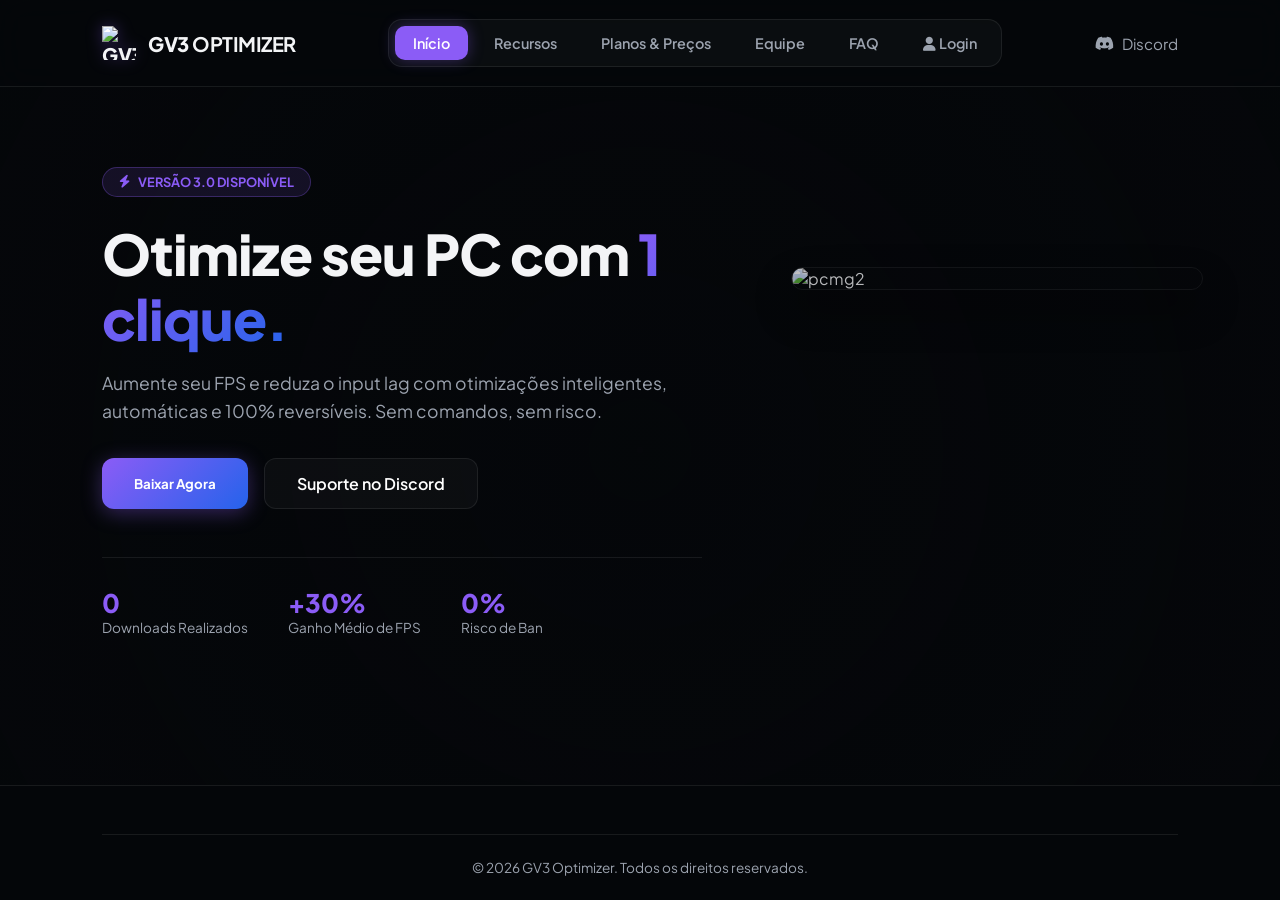
==== index.html @ 47260be6 "Update index.html" ====
<!DOCTYPE html>
<html lang="pt-BR">
<head>
  <meta charset="UTF-8">
  <meta name="viewport" content="width=device-width, initial-scale=1.0">
  <title>GV3 Optimizer</title>
  
  <link rel="icon" href="https://raw.githubusercontent.com/eulsvenomyt/GV3/main/gv3.png" type="image/png">
  <link rel="stylesheet" href="https://cdnjs.cloudflare.com/ajax/libs/font-awesome/6.4.0/css/all.min.css">
  <link href="https://fonts.googleapis.com/css2?family=Plus+Jakarta+Sans:wght@300;400;500;600;700;800&display=swap" rel="stylesheet">
  
  <style>
    /* ==========================================
       1. VARIAVEIS E RESET
       ========================================== */
    :root {
      --bg-dark: #05070a;
      --card-bg: rgba(15, 20, 32, 0.65);
      --card-border: rgba(255, 255, 255, 0.08);
      --accent-purple: #8b5cf6;
      --accent-purple-glow: rgba(139, 92, 246, 0.35);
      --accent-blue: #2563eb;
      --accent-blue-glow: rgba(37, 99, 235, 0.35);
      --accent-green: #10b981;
      --text-main: #f3f4f6;
      --text-muted: #9ca3af;
    }

    * {
      margin: 0;
      padding: 0;
      box-sizing: border-box;
      font-family: 'Plus Jakarta Sans', sans-serif;
    }

    body {
      background-color: var(--bg-dark);
      color: var(--text-main);
      overflow-x: hidden;
      min-height: 100vh;
      display: flex;
      flex-direction: column;
      position: relative;
    }

    .bg-video-container {
      position: fixed;
      top: 0;
      left: 0;
      width: 100%;
      height: 100%;
      z-index: -2;
      overflow: hidden;
      filter: blur(10px);
      transform: scale(1.05);
    }

    .bg-video {
      width: 100%;
      height: 100%;
      object-fit: cover;
      opacity: 0.25;
    }

    .bg-overlay {
      position: fixed;
      top: 0;
      left: 0;
      width: 100%;
      height: 100%;
      background: radial-gradient(circle, rgba(5,7,10,0.4) 0%, rgba(5,7,10,0.85) 100%);
      z-index: -1;
      pointer-events: none;
    }

    /* ==========================================
       2. NAVBAR & NAVEGAÇÃO DE ABAS
       ========================================== */
    .navbar {
      display: flex;
      justify-content: space-between;
      align-items: center;
      padding: 1.2rem 8%;
      background: rgba(5, 7, 10, 0.75);
      backdrop-filter: blur(16px);
      border-bottom: 1px solid var(--card-border);
      position: sticky;
      top: 0;
      z-index: 1000;
    }

    .logo {
      display: flex;
      align-items: center;
      gap: 12px;
      font-size: 1.25rem;
      font-weight: 800;
      letter-spacing: -0.5px;
    }

    .logo img {
      width: 34px;
      height: 34px;
      filter: drop-shadow(0 0 8px var(--accent-purple-glow));
    }

    .nav-tabs {
      display: flex;
      gap: 0.5rem;
      background: rgba(255, 255, 255, 0.03);
      padding: 6px;
      border-radius: 14px;
      border: 1px solid var(--card-border);
    }

    .tab-btn {
      background: transparent;
      border: none;
      color: var(--text-muted);
      padding: 8px 18px;
      border-radius: 10px;
      font-size: 0.9rem;
      font-weight: 600;
      cursor: pointer;
      transition: all 0.3s ease;
    }

    .tab-btn:hover { color: #ffffff; }

    .tab-btn.active {
      background: var(--accent-purple);
      color: #ffffff;
      box-shadow: 0 0 15px var(--accent-purple-glow);
    }

    .nav-right {
      display: flex;
      align-items: center;
      gap: 1rem;
    }

    .btn-discord {
      color: var(--text-muted);
      font-size: 0.95rem;
      text-decoration: none;
      display: flex;
      align-items: center;
      gap: 8px;
      transition: color 0.3s;
    }

    .btn-discord:hover { color: #ffffff; }

    /* ==========================================
       3. CONTEÚDO DAS ABAS
       ========================================== */
    .main-container {
      flex: 1;
      padding: 3rem 8%;
      max-width: 1300px;
      margin: 0 auto;
      width: 100%;
    }

    .tab-content {
      display: none;
      animation: fadeIn 0.4s ease forwards;
    }

    .tab-content.active { display: block; }

    @keyframes fadeIn {
      from { opacity: 0; transform: translateY(12px); }
      to { opacity: 1; transform: translateY(0); }
    }

    /* ==========================================
       4. HERO
       ========================================== */
    .hero {
      display: flex;
      align-items: center;
      justify-content: space-between;
      gap: 4rem;
      padding: 2rem 0;
    }

    .hero-left { max-width: 600px; }

    .badge-tag {
      display: inline-flex;
      align-items: center;
      gap: 8px;
      background: rgba(139, 92, 246, 0.12);
      color: var(--accent-purple);
      border: 1px solid rgba(139, 92, 246, 0.3);
      padding: 6px 16px;
      border-radius: 30px;
      font-size: 0.8rem;
      font-weight: 700;
      margin-bottom: 1.5rem;
    }

    .hero h1 {
      font-size: 3.5rem;
      font-weight: 800;
      line-height: 1.15;
      margin-bottom: 1.2rem;
      letter-spacing: -1px;
    }

    .hero h1 span {
      background: linear-gradient(135deg, var(--accent-purple), var(--accent-blue));
      -webkit-background-clip: text;
      -webkit-text-fill-color: transparent;
    }

    .hero-desc {
      color: var(--text-muted);
      font-size: 1.1rem;
      line-height: 1.6;
      margin-bottom: 2rem;
    }

    .hero-cta {
      display: flex;
      gap: 1rem;
      margin-bottom: 3rem;
    }

    .btn-hero-primary {
      background: linear-gradient(135deg, var(--accent-purple), var(--accent-blue));
      color: #fff;
      padding: 14px 32px;
      border-radius: 12px;
      font-weight: 700;
      text-decoration: none;
      box-shadow: 0 4px 20px var(--accent-purple-glow);
      transition: transform 0.2s;
      cursor: pointer;
      border: none;
    }

    .btn-hero-primary:hover { transform: translateY(-2px); }

    .btn-hero-outline {
      border: 1px solid var(--card-border);
      background: rgba(255, 255, 255, 0.03);
      color: #fff;
      padding: 14px 32px;
      border-radius: 12px;
      font-weight: 600;
      text-decoration: none;
      transition: border-color 0.2s;
      cursor: pointer;
      display: inline-block;
    }

    .btn-hero-outline:hover { border-color: rgba(255, 255, 255, 0.2); }

    .metrics-grid {
      display: flex;
      gap: 2.5rem;
      border-top: 1px solid var(--card-border);
      padding-top: 1.8rem;
    }

    .metric h3 { font-size: 1.6rem; color: var(--accent-purple); font-weight: 800; }
    .metric p { color: var(--text-muted); font-size: 0.85rem; }

    .layers-container {
      position: relative;
      width: 450px;
      height: 320px;
    }

    .layer {
      position: absolute;
      width: 100%;
      border-radius: 16px;
      border: 1px solid var(--card-border);
      box-shadow: 0 20px 40px rgba(0,0,0,0.6);
      transition: transform 0.3s;
      object-fit: cover;
    }

    .layer-2 { top: 25px; left: 25px; z-index: 2; opacity: 0.75; }

    /* ==========================================
       5. RECURSOS & PLANOS
       ========================================== */
    .section-title { text-align: center; margin-bottom: 3rem; }
    .section-title h2 { font-size: 2.5rem; font-weight: 800; margin-bottom: 0.5rem; }
    .section-title p { color: var(--text-muted); font-size: 1rem; }

    .features-grid {
      display: grid;
      grid-template-columns: repeat(auto-fit, minmax(320px, 1fr));
      gap: 1.5rem;
    }

    .feature-card {
      background: var(--card-bg);
      border: 1px solid var(--card-border);
      backdrop-filter: blur(12px);
      border-radius: 16px;
      padding: 2rem;
      transition: transform 0.3s, border-color 0.3s;
    }

    .feature-card:hover {
      border-color: rgba(139, 92, 246, 0.4);
      transform: translateY(-5px);
    }

    .f-icon {
      width: 48px;
      height: 48px;
      background: rgba(139, 92, 246, 0.15);
      color: var(--accent-purple);
      border-radius: 12px;
      display: flex;
      align-items: center;
      justify-content: center;
      font-size: 1.25rem;
      margin-bottom: 1.2rem;
    }

    .feature-card h3 { font-size: 1.2rem; margin-bottom: 0.6rem; }
    .feature-card p { color: var(--text-muted); font-size: 0.92rem; line-height: 1.5; }

    .card-free {
      background: var(--card-bg);
      border: 1px solid var(--card-border);
      border-radius: 16px;
      padding: 2rem 2.5rem;
      display: flex;
      justify-content: space-between;
      align-items: center;
      margin-bottom: 2.5rem;
      gap: 2rem;
    }

    .badge-free {
      background: rgba(16, 185, 129, 0.15);
      color: var(--accent-green);
      font-size: 0.75rem;
      font-weight: 700;
      padding: 4px 10px;
      border-radius: 6px;
      margin-left: 10px;
    }

    .pricing-grid {
      display: grid;
      grid-template-columns: repeat(auto-fit, minmax(300px, 1fr));
      gap: 1.8rem;
      margin-bottom: 3rem;
    }

    .pricing-card {
      background: var(--card-bg);
      border: 1px solid var(--card-border);
      border-radius: 18px;
      padding: 2.2rem 1.8rem;
      position: relative;
      display: flex;
      flex-direction: column;
    }

    .pricing-card.highlighted {
      border: 2px solid var(--accent-blue);
      box-shadow: 0 0 30px var(--accent-blue-glow);
    }

    .badge-top {
      position: absolute;
      top: -14px;
      left: 50%;
      transform: translateX(-50%);
      background: var(--accent-blue);
      color: #ffffff;
      font-size: 0.75rem;
      font-weight: 700;
      padding: 4px 14px;
      border-radius: 20px;
    }

    .price { font-size: 2.4rem; font-weight: 800; margin: 1rem 0 1.5rem 0; }
    .price span { font-size: 0.9rem; color: var(--text-muted); font-weight: 400; }

    .btn-plan {
      display: block;
      width: 100%;
      text-align: center;
      padding: 12px;
      border-radius: 10px;
      font-weight: 700;
      border: none;
      cursor: pointer;
      transition: all 0.2s;
    }

    .btn-plan-primary { background: var(--accent-blue); color: #fff; }
    .btn-plan-outline { border: 1px solid var(--card-border); color: #fff; background: rgba(255, 255, 255, 0.02); }

    .features-list {
      margin-top: 2rem;
      border-top: 1px solid var(--card-border);
      padding-top: 1.5rem;
    }

    .features-list ul {
      list-style: none;
      margin-top: 1rem;
      display: flex;
      flex-direction: column;
      gap: 0.8rem;
    }

    .features-list li { color: var(--text-muted); font-size: 0.9rem; }

    /* ==========================================
       6. EQUIPE & FAQ
       ========================================== */
    .team-grid {
      display: grid;
      grid-template-columns: repeat(auto-fit, minmax(250px, 1fr));
      gap: 2rem;
      max-width: 1100px;
      margin: 0 auto;
    }

    .team-card {
      background: var(--card-bg);
      border: 1px solid var(--card-border);
      border-radius: 20px;
      padding: 2.5rem 2rem;
      text-align: center;
      position: relative;
    }

    .team-avatar {
      width: 100px;
      height: 100px;
      border-radius: 50%;
      object-fit: cover;
      border: 3px solid var(--accent-purple);
      margin-bottom: 1.2rem;
      box-shadow: 0 0 20px var(--accent-purple-glow);
    }

    .team-role {
      color: var(--accent-purple);
      font-size: 0.85rem;
      font-weight: 700;
      display: block;
      margin: 0.4rem 0 1rem 0;
    }

    .faq-container { max-width: 800px; margin: 0 auto; }

    .faq-item {
      background: var(--card-bg);
      border: 1px solid var(--card-border);
      border-radius: 12px;
      margin-bottom: 1rem;
      padding: 1.2rem 1.5rem;
    }

    .faq-item summary {
      cursor: pointer;
      font-weight: 700;
      list-style: none;
      display: flex;
      justify-content: space-between;
      align-items: center;
    }

    .faq-answer {
      margin-top: 1rem;
      color: var(--text-muted);
      font-size: 0.95rem;
      border-top: 1px solid var(--card-border);
      padding-top: 1rem;
    }

    .spoiler-img {
      width: 100%;
      border-radius: 10px;
      margin-top: 1rem;
      border: 1px solid var(--card-border);
    }

    /* ==========================================
       7. PAINÉIS DE LOGIN, ADMIN & USUÁRIO
       ========================================== */
    .admin-box {
      background: var(--card-bg);
      border: 1px solid var(--card-border);
      border-radius: 20px;
      padding: 2.5rem;
      max-width: 500px;
      margin: 0 auto;
    }

    .admin-panel {
      background: var(--card-bg);
      border: 1px solid var(--card-border);
      border-radius: 20px;
      padding: 2.5rem;
      max-width: 900px;
      margin: 0 auto;
    }

    .admin-section {
      margin-bottom: 2rem;
      padding-bottom: 2rem;
      border-bottom: 1px solid var(--card-border);
    }

    .admin-section h3 {
      color: var(--accent-purple);
      margin-bottom: 1rem;
    }

    .form-group { margin-bottom: 1.2rem; }

    .form-group label {
      display: block;
      font-size: 0.85rem;
      color: var(--text-muted);
      margin-bottom: 0.4rem;
    }

    .input-field {
      width: 100%;
      background: rgba(255, 255, 255, 0.04);
      border: 1px solid var(--card-border);
      padding: 12px 14px;
      border-radius: 10px;
      color: #fff;
      font-size: 0.95rem;
      outline: none;
    }

    .input-field:focus { border-color: var(--accent-purple); }

    .color-pickers {
      display: grid;
      grid-template-columns: repeat(auto-fit, minmax(180px, 1fr));
      gap: 1rem;
    }

    .color-picker-item {
      display: flex;
      align-items: center;
      justify-content: space-between;
      background: rgba(255, 255, 255, 0.02);
      padding: 10px;
      border-radius: 8px;
      border: 1px solid var(--card-border);
    }

    .color-picker-item input[type="color"] {
      border: none;
      width: 35px;
      height: 35px;
      border-radius: 6px;
      cursor: pointer;
      background: none;
    }

    .btn-danger {
      background: #ef4444;
      color: #fff;
      border: none;
      padding: 8px 16px;
      border-radius: 8px;
      cursor: pointer;
      font-weight: 600;
    }

    .badge-user {
      padding: 4px 12px;
      border-radius: 20px;
      font-size: 0.8rem;
      font-weight: 700;
    }
    .badge-free-status { background: rgba(156, 163, 175, 0.2); color: var(--text-muted); }
    .badge-vip-status { background: rgba(16, 185, 129, 0.2); color: var(--accent-green); }
    .badge-dono { background: rgba(239, 68, 68, 0.2); color: #ef4444; }
    .badge-admin { background: rgba(59, 130, 246, 0.2); color: #3b82f6; }
    .badge-mod { background: rgba(168, 85, 247, 0.2); color: #a855f7; }
    .badge-staff { background: rgba(245, 158, 11, 0.2); color: #f59e0b; }
    .badge-membro { background: rgba(107, 114, 128, 0.2); color: #9ca3af; }

    /* TABELA DE USUÁRIOS DO ADMIN */
    .user-table {
      width: 100%;
      border-collapse: collapse;
      margin-top: 1rem;
    }
    .user-table th, .user-table td {
      padding: 12px;
      text-align: left;
      border-bottom: 1px solid var(--card-border);
    }
    .user-table th {
      color: var(--text-muted);
      font-size: 0.85rem;
    }

    /* ESTILOS DE EDIÇÃO DE EQUIPE */
    .team-edit-card {
      background: rgba(255, 255, 255, 0.02);
      border: 1px solid var(--card-border);
      border-radius: 12px;
      padding: 1.5rem;
      margin-bottom: 1rem;
    }

    /* FOOTER */
    footer {
      background: rgba(5, 7, 10, 0.95);
      border-top: 1px solid var(--card-border);
      padding: 3rem 8% 1.5rem 8%;
      margin-top: 4rem;
    }

    .footer-bottom {
      text-align: center;
      color: var(--text-muted);
      font-size: 0.85rem;
      border-top: 1px solid var(--card-border);
      padding-top: 1.5rem;
    }
    /* ==========================================\
   AJUSTES RESPONSIVOS PARA TELEMÓVEL (MOBILE)
   ========================================== */

/* Regras aplicadas para ecrãs com largura de até 768px (Telemóveis e Tablets em pé) */
@media (max-width: 768px) {
  
  /* 1. Ajuste da Barra de Navegação / Header */
  .navbar {
    padding: 0.8rem 1rem !important;
    flex-wrap: wrap;
    justify-content: space-between;
  }

  .nav-links {
    gap: 0.5rem !important;
    overflow-x: auto; /* Permite deslizar os botões do menu horizontalmente */
    width: 100%;
    padding-bottom: 5px;
    margin-top: 8px;
    -webkit-overflow-scrolling: touch;
  }

  .nav-btn {
    padding: 6px 12px !important;
    font-size: 0.85rem !important;
    white-space: nowrap; /* Evita que o texto quebre linhas */
  }

  /* 2. Banner Principal (Hero) */
  .hero-section {
    padding: 3rem 1rem 2rem 1rem !important;
    text-align: center;
  }

  .hero-title {
    font-size: 1.8rem !important; /* Diminui o título para não estourar a tela */
    line-height: 1.2 !important;
  }

  .hero-subtitle {
    font-size: 0.95rem !important;
  }

  .hero-buttons {
    flex-direction: column !important; /* Botões um abaixo do outro */
    width: 100%;
    gap: 10px !important;
  }

  .hero-buttons button, .hero-buttons a {
    width: 100% !important; /* Botões ocupam a largura toda */
    text-align: center;
  }

  /* 3. Grelhas de Planos, Recursos e Equipa */
  .plans-grid, 
  .features-grid, 
  .team-grid {
    grid-template-columns: 1fr !important; /* Transforma 3 ou 4 colunas em 1 coluna única */
    gap: 1.2rem !important;
    padding: 0 0.5rem;
  }

  .plan-card, .feature-card, .team-card {
    padding: 1.2rem !important;
  }

  /* 4. Formulários e Painel de Login/Admin */
  .admin-box, .admin-panel {
    padding: 1.2rem !important;
    margin: 1rem auto !important;
    width: 95% !important;
  }

  .input-field {
    font-size: 1rem !important; /* Evita zoom automático em iOS ao clicar */
    padding: 10px 12px !important;
  }

  /* 5. Tabelas Responsivas no Painel do Dono/Admin */
  .user-table {
    display: block;
    overflow-x: auto; /* Adiciona scroll horizontal se a tabela for muito larga */
    white-space: nowrap;
  }

  /* 6. Seletores de Cores no Painel do Dono */
  .color-pickers {
    grid-template-columns: 1fr 1fr !important; /* 2 colunas para seletores de cores */
    gap: 10px !important;
  }
  .features-list li { color: var(--text-muted); font-size: 0.9rem; }

    /* ==========================================
       6. TELA FLUTUANTE DE PAGAMENTO (IMAGEM 15)
       ========================================== */
    .pix-modal-overlay {
      position: fixed;
      top: 0;
      left: 0;
      width: 100vw;
      height: 100vh;
      background: rgba(0, 0, 0, 0.85);
      backdrop-filter: blur(10px);
      display: flex;
      align-items: center;
      justify-content: center;
      z-index: 99999;
      opacity: 0;
      pointer-events: none;
      transition: opacity 0.3s ease;
    }

    .pix-modal-overlay.active {
      opacity: 1;
      pointer-events: auto;
    }

    .pix-modal-card {
      background: #0b0f19;
      border: 1px solid var(--card-border);
      border-radius: 20px;
      width: 90%;
      max-width: 440px;
      padding: 2rem;
      position: relative;
      box-shadow: 0 0 40px rgba(139, 92, 246, 0.2);
      text-align: center;
    }

    .pix-modal-close {
      position: absolute;
      top: 15px;
      right: 20px;
      background: none;
      border: none;
      color: var(--text-muted);
      font-size: 1.6rem;
      cursor: pointer;
    }

    .pix-modal-close:hover { color: #fff; }

    .pix-header-badge {
      display: inline-flex;
      align-items: center;
      gap: 8px;
      background: rgba(16, 185, 129, 0.15);
      color: var(--accent-green);
      padding: 6px 14px;
      border-radius: 20px;
      font-size: 0.85rem;
      font-weight: 700;
      margin-bottom: 1rem;
    }

    .pix-price-tag {
      font-size: 2.2rem;
      font-weight: 800;
      color: var(--accent-purple);
      margin: 0.5rem 0;
    }

    .pix-qr-box {
      background: #ffffff;
      width: 170px;
      height: 170px;
      padding: 10px;
      border-radius: 14px;
      margin: 1.2rem auto;
    }

    .pix-qr-box img {
      width: 100%;
      height: 100%;
    }

    .coupon-container {
      display: flex;
      gap: 8px;
      margin: 1.2rem 0;
    }

    .coupon-container input {
      flex: 1;
      text-transform: uppercase;
    }

    .input-field {
      width: 100%;
      background: rgba(255, 255, 255, 0.04);
      border: 1px solid var(--card-border);
      padding: 12px 14px;
      border-radius: 10px;
      color: #fff;
      font-size: 0.95rem;
      outline: none;
    }

    /* ESTILO KEYAUTH (LOGIN E ATIVAÇÃO) */
    .keyauth-box {
      background: #101014;
      border: 1px solid #1f1f27;
      border-radius: 8px;
      padding: 35px 30px;
      max-width: 380px;
      margin: 0 auto;
      box-shadow: 0 10px 30px rgba(0,0,0,0.6);
    }
    .ka-title {
      color: #fff;
      font-size: 1.6rem;
      font-weight: 700;
      margin-bottom: 5px;
    }
    .ka-subtitle {
      color: #71717a;
      font-size: 0.9rem;
      margin-bottom: 25px;
    }
    .ka-input {
      width: 100%;
      background: #18181c;
      border: 1px solid #272730;
      color: #fff;
      padding: 14px 15px;
      border-radius: 6px;
      margin-bottom: 12px;
      font-size: 0.95rem;
      outline: none;
      transition: border-color 0.2s;
    }
    .ka-input::placeholder { color: #52525b; }
    .ka-input:focus { border-color: var(--accent-purple); }
    .ka-btn-row { display: flex; gap: 10px; margin-top: 5px; }
    .ka-btn { flex: 1; padding: 12px; border: none; border-radius: 6px; font-weight: 600; cursor: pointer; transition: 0.2s; font-size: 0.9rem; }
    .ka-btn-primary { background: var(--accent-purple); color: #fff; }
    .ka-btn-primary:hover { filter: brightness(1.1); }
    .ka-btn-secondary { background: #272730; color: #fff; }
    .ka-btn-secondary:hover { background: #3f3f46; }
  </style>
</head>
<body>

  <div class="bg-video-container">
    <img class="bg-video" src="https://raw.githubusercontent.com/eulsvenomyt/GV3/main/0801.gif" alt="Background Animation" style="width: 100%; height: 100%; object-fit: cover;">
  </div>
  <div class="bg-overlay"></div>

  <header class="navbar">
    <div class="logo">
      <img src="https://raw.githubusercontent.com/eulsvenomyt/GV3/main/gv3.png" alt="GV3 Logo">
      <span>GV3 <strong>OPTIMIZER</strong></span>
    </div>
    <nav class="nav-tabs">
      <button class="tab-btn active" onclick="switchTab('inicio', event)">Início</button>
      <button class="tab-btn" onclick="switchTab('recursos', event)">Recursos</button>
      <button class="tab-btn" onclick="switchTab('precos', event)">Planos & Preços</button>
      <button class="tab-btn" onclick="switchTab('equipe', event)">Equipe</button>
      <button class="tab-btn" onclick="switchTab('faq', event)">FAQ</button>
      <button class="tab-btn" onclick="switchTab('login', event)" id="navAccountBtn"><i class="fa-solid fa-user"></i> <span id="navAccountText">Login</span></button>
    </nav>
    <div class="nav-right">
      <a href="https://discord.gg/BGsTajkwj9" target="_blank" class="btn-discord">
        <i class="fa-brands fa-discord"></i> Discord
      </a>
    </div>
  </header>

  <main class="main-container">
    <section id="tab-inicio" class="tab-content active">
      <div class="hero">
        <div class="hero-left">
          <div class="badge-tag">
            <i class="fa-solid fa-bolt"></i> VERSÃO 3.0 DISPONÍVEL
          </div>
          <h1 id="hero-title">Otimize seu PC com <span>1 clique.</span></h1>
          <p class="hero-desc" id="hero-desc-text">Aumente seu FPS e reduza o input lag com otimizações inteligentes, automáticas e 100% reversíveis. Sem comandos, sem risco.</p>
          <div class="hero-cta">
            <button class="btn-hero-primary" onclick="switchTab('precos')">Baixar Agora</button>
            <a href="https://discord.gg/BGsTajkwj9" target="_blank" class="btn-hero-outline">Suporte no Discord</a>
          </div>
          <div class="metrics-grid">
            <div class="metric">
              <h3>0</h3>
              <p>Downloads Realizados</p>
            </div>
            <div class="metric">
              <h3>+30%</h3>
              <p>Ganho Médio de FPS</p>
            </div>
            <div class="metric">
              <h3>0%</h3>
              <p>Risco de Ban</p>
            </div>
          </div>
        </div>
        <div class="layers-container">
          <img src="https://raw.githubusercontent.com/eulsvenomyt/GV3/main/pcmg2.png" class="layer layer-2" alt="pcmg2">
        </div>
      </div>
    </section>

    <section id="tab-recursos" class="tab-content">
      <div class="section-title">
        <h2>Recursos Poderosos</h2>
        <p>Tudo o que você precisa para extrair o máximo desempenho do seu hardware.</p>
      </div>
      <div class="features-grid">
        <div class="feature-card">
          <div class="f-icon"><i class="fa-solid fa-microchip"></i></div>
          <h3>Prioridade Máxima em Jogos</h3>
          <p>Aloca os recursos da CPU e placa de vídeo exclusivamente para o jogo em foco, reduzindo travamentos.</p>
        </div>
        <div class="feature-card">
          <div class="f-icon"><i class="fa-solid fa-bolt"></i></div>
          <h3>Modo Desempenho Extremo</h3>
          <p>Desativa processos em segundo plano desnecessários do Windows, liberando memória RAM e reduzindo latência.</p>
        </div>
        <div class="feature-card">
          <div class="f-icon"><i class="fa-solid fa-network-wired"></i></div>
          <h3>Otimização de Rede & Ping</h3>
          <p>Ajusta pacotes TCP/IP e DNS para garantir a menor latência possível nas suas partidas online.</p>
        </div>
        <div class="feature-card">
          <div class="f-icon"><i class="fa-solid fa-broom"></i></div>
          <h3>Limpeza de Cache Automática</h3>
          <p>Remove arquivos temporários e lixo acumulado no sistema que prejudicam a velocidade geral.</p>
        </div>
        <div class="feature-card">
          <div class="f-icon"><i class="fa-solid fa-gauge-high"></i></div>
          <h3>FPS Estável & Sem Stuttering</h3>
          <p>Elimina quedas bruscas de quadros e travamentos no meio de trocas de tiro ou momentos decisivos.</p>
        </div>
        <div class="feature-card">
          <div class="f-icon"><i class="fa-solid fa-shield-halved"></i></div>
          <h3>100% Seguro & Reversível</h3>
          <p>Sem códigos perigosos. Todos os tweaks são testados e possuem ponto de restauração instantâneo.</p>
        </div>
      </div>
    </section>

    <section id="tab-precos" class="tab-content">
      <div class="section-title">
        <h2>Planos e Preços</h2>
        <p>Escolha o plano ideal para o seu perfil e destrave todo o potencial do seu setup.</p>
      </div>
      <div class="card-free">
        <div>
          <h3 style="display:inline-flex; align-items:center;">Versão <span class="badge-free">Grátis</span></h3>
          <p style="color: var(--text-muted); margin-top: 8px; font-size: 0.95rem;">
            Acesso ao painel básico, monitoramento de sistema em tempo real e limpeza manual simples.
          </p>
        </div>
        <button class="btn-hero-outline" style="padding: 10px 20px;" onclick="window.open('https://github.com/eulsvenomyt/GV3-Gr-tis/releases', '_blank')">Baixar Grátis</button>
      </div>
      <div class="pricing-grid">
        <div class="pricing-card">
          <h3>Mensal</h3>
          <p style="color: var(--text-muted); font-size: 0.85rem;">Por apenas: R$ 7,42 / com cupom</p>
          <div class="price">R$ 9,90 <span>/mês</span></div>
          <button class="btn-plan btn-plan-outline" onclick="window.open('https://discord.gg/BGsTajkwj9', '_blank')">Assinar Agora</button>
          <div class="features-list">
            <ul>
              <li>✓ Acesso completo ao app</li>
              <li>✓ Game Mode + PC Boost</li>
              <li>✓ Suporte no Discord</li>
            </ul>
          </div>
        </div>
        <div class="pricing-card highlighted">
          <div class="badge-top">⭐ MELHOR OFERTA</div>
          <h3>Anual</h3>
          <p style="color: var(--text-muted); font-size: 0.85rem;">Economize 25% no plano anual</p>
          <div class="price">R$ 29,90 <span>/ano</span></div>
          <button class="btn-plan btn-plan-primary" onclick="window.open('https://discord.gg/BGsTajkwj9', '_blank')">Assinar Agora</button>
          <div class="features-list">
            <ul>
              <li>✓ Todos os recursos do Mensal</li>
              <li>✓ Prioridade nas atualizações</li>
              <li>✓ Otimizações avançadas de kernel</li>
            </ul>
          </div>
        </div>
        <div class="pricing-card">
          <h3>Vitalício</h3>
          <p style="color: var(--text-muted); font-size: 0.85rem;">Acesso permanente sem mensalidade</p>
          <div class="price">R$ 49,90 <span>vitalício</span></div>
          <button class="btn-plan btn-plan-outline" onclick="window.open('https://discord.gg/BGsTajkwj9', '_blank')">Assinar Agora</button>
          <div class="features-list">
            <ul>
              <li>✓ Acesso vitalício garantido</li>
              <li>✓ Todas futuras versões inclusas</li>
              <li>✓ Suporte VIP prioritário</li>
            </ul>
          </div>
        </div>
      </div>
    </section>

    <section id="tab-equipe" class="tab-content">
      <div class="section-title">
        <h2>Nossa Equipe</h2>
        <p>Os desenvolvedores e especialistas por trás do GV3 Optimizer.</p>
      </div>
      <div class="team-grid" id="teamContainer"></div>
    </section>

    <section id="tab-faq" class="tab-content">
      <div class="section-title">
        <h2>Perguntas Frequentes</h2>
        <p>Tire suas dúvidas sobre o funcionamento do app.</p>
      </div>
      <div class="faq-container">
        <details class="faq-item">
          <summary>
            <span><i class="fa-solid fa-camera-retro"></i> Como é a interface do GV3 por dentro?</span>
            <i class="fa-solid fa-chevron-down"></i>
          </summary>
          <div class="faq-answer">
            <p>Confira abaixo o design moderno do nosso painel principal:</p>
            <img src="https://raw.githubusercontent.com/eulsvenomyt/GV3/main/pcmg.png" class="spoiler-img" alt="Interface GV3">
          </div>
        </details>
        <details class="faq-item">
          <summary>
            <span><i class="fa-solid fa-shield-halved"></i> O software corre o risco de dar ban em jogos?</span>
            <i class="fa-solid fa-chevron-down"></i>
          </summary>
          <div class="faq-answer">
            <p>Não. O GV3 Optimizer atua exclusivamente nas configurações do seu sistema operacional Windows. Ele não injeta arquivos nos jogos e é 100% seguro.</p>
          </div>
        </details>
      </div>
    </section>

    <section id="tab-login" class="tab-content">
      <div id="authArea"></div>
    </section>
  </main>

  <footer>
    <div class="footer-bottom">
      <p>&copy; 2026 GV3 Optimizer. Todos os direitos reservados.</p>
    </div>
  </footer>

  <script type="module">
    import { initializeApp } from "https://www.gstatic.com/firebasejs/12.17.0/firebase-app.js";
    import { getFirestore, collection, getDocs, setDoc, doc, deleteDoc, getDoc, updateDoc } from "https://www.gstatic.com/firebasejs/12.17.0/firebase-firestore.js";

    const firebaseConfig = {
      apiKey: "AIzaSyACGqDGzcK8-pJnpqFy4u5ElRvAbQZ7vE0",
      authDomain: "gv3suporte.firebaseapp.com",
      projectId: "gv3suporte",
      storageBucket: "gv3suporte.firebasestorage.app",
      messagingSenderId: "863071488745",
      appId: "1:863071488745:web:dc7af6bfe77fd3169dbe78",
      measurementId: "G-ZHJ87L7HFV"
    };

    const app = initializeApp(firebaseConfig);
    const db = getFirestore(app);

    let isRegisterMode = false;
    let teamMembers = [];
    let registeredUsers = [];
    let generatedKeys = [];
    let currentUser = JSON.parse(localStorage.getItem('gv3_current_user')) || null;

    window.addEventListener('DOMContentLoaded', async () => {
      await loadDataFromCloud();
      checkAuthUI();
      loadTheme();
      loadTexts();
    });

    async function loadDataFromCloud() {
      try {
        // Carrega Equipe
        const teamSnap = await getDocs(collection(db, 'config'));
        let teamFound = false;
        teamSnap.forEach(d => {
          if (d.id === 'team') {
            teamMembers = d.data().members;
            teamFound = true;
          }
        });
        if (!teamFound) {
          teamMembers = [
            { name: "Sven", role: "Fundador & Dev Principal", img: "https://raw.githubusercontent.com/eulsvenomyt/GV3/main/gv3.png", desc: "Criador do GV3 Optimizer e especialista em otimização de Windows." }
          ];
          await setDoc(doc(db, 'config', 'team'), { members: teamMembers });
        }
        renderTeam();

        // Carrega Usuários
        const usersSnap = await getDocs(collection(db, 'users'));
        registeredUsers = [];
        usersSnap.forEach(d => {
          registeredUsers.push(d.data());
        });

// Garante Dono Principal
        let donoExists = registeredUsers.find(u => u.email === 'sebastyan18paulocop@gmail.com');
        if (!donoExists) {
          const donoUser = { name: "Dono", email: "sebastyan18paulocop@gmail.com", pass: "1275885.", role: "Dono", status: "Dono" };
          await setDoc(doc(db, 'users', 'sebastyan18paulocop@gmail.com'), donoUser);
          registeredUsers.push(donoUser);
        } else if (donoExists.role !== 'Dono') {
          donoExists.role = 'Dono';
          await setDoc(doc(db, 'users', 'sebastyan18paulocop@gmail.com'), donoExists);
        }

        // Sincroniza usuário logado atual
        if (currentUser) {
          let updated = registeredUsers.find(u => u.email === currentUser.email);
          if (updated) {
            currentUser = updated;
            localStorage.setItem('gv3_current_user', JSON.stringify(currentUser));
          }
        }

        // Carrega Keys
        const keysSnap = await getDocs(collection(db, 'keys'));
        generatedKeys = [];
        keysSnap.forEach(d => {
          generatedKeys.push({ id: d.id, ...d.data() });
        });

        // Carrega Tema Global
        const themeDoc = await getDoc(doc(db, 'config', 'theme'));
        if (themeDoc.exists()) {
          const th = themeDoc.data();
          applyThemeValues(th.purple, th.blue, th.bg, th.cardBg);
        }

      } catch (e) {
        console.error("Erro ao carregar dados da nuvem:", e);
      }
    }

    window.switchTab = function(tabId, event) {
      document.querySelectorAll('.tab-content').forEach(el => el.classList.remove('active'));
      document.querySelectorAll('.tab-btn').forEach(el => {
        if(!el.id.includes('Account')) el.classList.remove('active');
      });

      const target = document.getElementById('tab-' + tabId);
      if (target) target.classList.add('active');

      if (event && event.currentTarget && !event.currentTarget.id.includes('Account')) {
        event.currentTarget.classList.add('active');
      } else if (tabId === 'login') {
        const btnAcc = document.getElementById('navAccountBtn');
        if(btnAcc) btnAcc.classList.add('active');
      }

      if (tabId === 'login') {
        checkAuthUI();
      }
    }

    window.checkAuthUI = function() {
      const authArea = document.getElementById('authArea');
      if (!authArea) return;

      if (!currentUser) {
        document.getElementById('navAccountText').innerText = "Login";
        authArea.innerHTML = `
          <div class="admin-box" id="loginFormBlock">
            <div class="section-title" style="margin-bottom: 1.5rem;">
              <h2 id="loginTitle">Entrar na Conta</h2>
              <p id="loginSubtitle">Acesse sua conta ou cadastre-se</p>
            </div>
            <form onsubmit="handleAuth(event)">
              <div class="form-group" id="nameGroup" style="display: none;">
                <label>Nome / Perfil</label>
                <input type="text" id="authName" class="input-field" placeholder="Seu nome">
              </div>
              <div class="form-group">
                <label>E-mail / Gmail</label>
                <input type="email" id="authEmail" class="input-field" placeholder="seu@gmail.com" required>
              </div>
              <div class="form-group">
                <label>Senha</label>
                <input type="password" id="authPass" class="input-field" placeholder="Digite sua senha" required>
              </div>
              <p id="authError" style="color: #ef4444; font-size: 0.85rem; display: none; margin-bottom: 1rem;"></p>
              <button type="submit" class="btn-hero-primary" id="btnAuthSubmit" style="width: 100%; margin-bottom: 1rem;">Entrar</button>
              <div style="text-align: center; font-size: 0.9rem; color: var(--text-muted);">
                <span id="toggleAuthText">Não tem uma conta?</span> 
                <a href="#" id="toggleAuthLink" onclick="toggleAuthMode(event)" style="color: var(--accent-purple); font-weight: 600; text-decoration: none; margin-left: 5px;">Criar Conta</a>
              </div>
            </form>
          </div>
        `;
      } else {
        document.getElementById('navAccountText').innerText = currentUser.name;
        
        if (currentUser.role === 'Dono') {
          renderDonoPanel(authArea);
        } else if (currentUser.role === 'Admin') {
          renderAdminPanelContent(authArea);
        } else {
          renderUserProfile(authArea);
        }
      }
    }

    window.toggleAuthMode = function(e) {
      e.preventDefault();
      isRegisterMode = !isRegisterMode;
      const title = document.getElementById('loginTitle');
      const subtitle = document.getElementById('loginSubtitle');
      const nameGroup = document.getElementById('nameGroup');
      const btnSubmit = document.getElementById('btnAuthSubmit');
      const toggleText = document.getElementById('toggleAuthText');
      const toggleLink = document.getElementById('toggleAuthLink');

      if (isRegisterMode) {
        title.innerText = "Criar Conta";
        subtitle.innerText = "Registre-se para acessar o GV3 Optimizer (Cargo: Membro)";
        nameGroup.style.display = "block";
        btnSubmit.innerText = "Cadastrar";
        toggleText.innerText = "Já tem uma conta?";
        toggleLink.innerText = "Entrar";
      } else {
        title.innerText = "Entrar na Conta";
        subtitle.innerText = "Acesse sua conta ou painel administrativo";
        nameGroup.style.display = "none";
        btnSubmit.innerText = "Entrar";
        toggleText.innerText = "Não tem uma conta?";
        toggleLink.innerText = "Criar Conta";
      }
    }

    window.handleAuth = async function(e) {
      e.preventDefault();
      const email = document.getElementById('authEmail').value.trim().toLowerCase();
      const pass = document.getElementById('authPass').value.trim();
      const name = isRegisterMode ? document.getElementById('authName').value.trim() : "";
      const errorEl = document.getElementById('authError');
      errorEl.style.display = 'none';

      if (isRegisterMode) {
        const exists = registeredUsers.find(u => u.email === email);
        if (exists) {
          errorEl.innerText = "Este e-mail já está cadastrado!";
          errorEl.style.display = 'block';
          return;
        }
        const newUser = {
          name: name || "Membro",
          email: email,
          pass: pass,
          role: "Membro",
          status: "Plano Grátis"
        };
        await setDoc(doc(db, 'users', email), newUser);
        registeredUsers.push(newUser);
        currentUser = newUser;
        localStorage.setItem('gv3_current_user', JSON.stringify(currentUser));
        checkAuthUI();
      } else {
        const user = registeredUsers.find(u => u.email === email && u.pass === pass);
        if (user) {
          currentUser = user;
          // Força Dono para o e-mail master
          if(email === 'sebastyan18paulocop@gmail.com' || email === 'dono@gv3.com') {
            currentUser.role = 'Dono';
          }
          localStorage.setItem('gv3_current_user', JSON.stringify(currentUser));
          checkAuthUI();
        } else {
          errorEl.innerText = "E-mail ou senha incorretos!";
          errorEl.style.display = 'block';
        }
      }
    }

    window.logout = function() {
      currentUser = null;
      localStorage.removeItem('gv3_current_user');
      checkAuthUI();
      switchTab('inicio');
    }

    // Perfil para Membro / Mod / Staff
    function renderUserProfile(container) {
      container.innerHTML = `
        <div class="admin-box">
          <div class="ka-title">Minha Conta</div>
          <div class="ka-subtitle">Informações do perfil e ativação de chaves</div>
          
          <div class="form-group">
            <label>Seu Nome / Perfil</label>
            <input type="text" id="updateProfileName" class="input-field" value="${currentUser.name}">
          </div>
          <div class="form-group">
            <label>E-mail</label>
            <input type="text" class="input-field" value="${currentUser.email}" disabled style="opacity: 0.6;">
          </div>
          <div class="form-group">
            <label>Cargo Atual</label>
            <p><span class="badge-user badge-${currentUser.role.toLowerCase()}">${currentUser.role}</span></p>
          </div>
          <div class="form-group">
            <label>Status do Plano</label>
            <p><span class="badge-user badge-vip-status">${currentUser.status || 'Plano Grátis'}</span></p>
          </div>
          <button class="btn-hero-primary" style="width: 100%; margin-bottom: 1rem;" onclick="updateMyProfile()">Salvar Alterações do Perfil</button>

          <div style="border-top: 1px solid var(--card-border); padding-top: 1.5rem; margin-top: 1.5rem;">
            <h3>Ativar Key (Plano VIP)</h3>
            <div style="display: flex; gap: 10px; margin-top: 10px;">
              <input type="text" id="redeemKeyInput" class="input-field" placeholder="GV3-XXXX-XXXX" style="text-transform: uppercase;">
              <button class="btn-hero-primary" onclick="redeemKey()">Ativar</button>
            </div>
          </div>

          <button class="btn-danger" style="width: 100%; margin-top: 2rem;" onclick="logout()">Sair da Conta</button>
        </div>
      `;
    }

    window.updateMyProfile = async function() {
      const newName = document.getElementById('updateProfileName').value.trim();
      if(!newName) return alert('Digite um nome válido!');
      currentUser.name = newName;
      await setDoc(doc(db, 'users', currentUser.email), currentUser);
      localStorage.setItem('gv3_current_user', JSON.stringify(currentUser));
      checkAuthUI();
      alert('Perfil atualizado com sucesso!');
    }

    window.redeemKey = async function() {
      const input = document.getElementById('redeemKeyInput');
      const keyId = input.value.trim().toUpperCase();
      if(!keyId) return alert('Digite uma key válida!');

      const foundKey = generatedKeys.find(k => k.id === keyId);
      if(!foundKey) return alert('Key não encontrada no sistema!');
      if(foundKey.status === 'Usada') return alert('Esta key já foi utilizada!');

      foundKey.status = 'Usada';
      foundKey.usedBy = currentUser.email;
      await setDoc(doc(db, 'keys', keyId), foundKey);

      currentUser.status = `Plano ${foundKey.plan}`;
      await setDoc(doc(db, 'users', currentUser.email), currentUser);
      localStorage.setItem('gv3_current_user', JSON.stringify(currentUser));

      alert(`Parabéns! Key ativada com sucesso para o Plano ${foundKey.plan}!`);
      checkAuthUI();
    }

    // Painel do Admin
    function renderAdminPanelContent(container) {
      container.innerHTML = `
        <div class="admin-panel">
          <div class="ka-title">Painel Administrativo (Admin)</div>
          <div class="ka-subtitle">Gerencie keys, equipe e usuários do sistema</div>

          <div class="admin-section">
            <h3><i class="fa-solid fa-ticket"></i> Criar Cupom de Desconto</h3>
            <div style="display: flex; gap: 10px; flex-wrap: wrap; margin-bottom: 1rem;">
              <input type="text" id="newCouponCode" class="input-field" placeholder="CÓDIGO (Ex: PROMO10)" style="flex: 1; text-transform: uppercase;">
              <input type="number" id="newCouponDiscount" class="input-field" placeholder="Desconto %" style="width: 140px;" min="1" max="100">
              <button class="btn-hero-primary" onclick="createCoupon()">Criar Cupom</button>
            </div>
            <div id="couponsList" style="margin-top: 10px;"></div>
          </div>

          <div class="admin-section">
            <h3><i class="fa-solid fa-key"></i> Gerar Keys de Acesso</h3>
            <div style="display: flex; gap: 1rem; margin-bottom: 1rem;">
              <select id="keyPlanSelect" class="input-field" style="max-width: 250px;">
                <option value="MENSAL">Mensal</option>
                <option value="ANUAL">Anual</option>
                <option value="VITALÍCIO">Vitalício</option>
              </select>
              <button class="btn-hero-primary" onclick="generateKey()">Gerar Nova Key</button>
            </div>
            <table class="user-table">
              <thead>
                <tr>
                  <th>Código da Key</th>
                  <th>Plano</th>
                  <th>Status</th>
                  <th>Ações</th>
                </tr>
              </thead>
              <tbody id="keysListBody"></tbody>
            </table>
          </div>

          <div class="admin-section">
            <h3><i class="fa-solid fa-user-pen"></i> Editar Integrantes da Equipe</h3>
            <div id="adminTeamEditList"></div>
          </div>

          <div class="admin-section">
            <h3><i class="fa-solid fa-user-plus"></i> Adicionar Integrante na Equipe</h3>
            <div style="display: grid; grid-template-columns: 1fr 1fr; gap: 1rem; margin-bottom: 1rem;">
              <input type="text" id="newMemberName" class="input-field" placeholder="Nome do Integrante">
              <input type="text" id="newMemberRole" class="input-field" placeholder="Cargo (Ex: Desenvolvedor)">
            </div>
            <div class="form-group" style="margin-bottom: 1rem;">
              <input type="text" id="newMemberImg" class="input-field" placeholder="URL do Avatar (Link da foto)">
            </div>
            <div class="form-group" style="margin-bottom: 1rem;">
              <input type="text" id="newMemberDesc" class="input-field" placeholder="Breve descrição">
            </div>
            <button class="btn-hero-primary" onclick="addTeamMember()">Adicionar à Equipe</button>
          </div>

          <div class="admin-section">
            <h3><i class="fa-solid fa-users-gear"></i> Gerenciar Usuários Cadastrados</h3>
            <table class="user-table">
              <thead>
                <tr>
                  <th>Nome</th>
                  <th>E-mail</th>
                  <th>Cargo</th>
                  <th>Ações</th>
                </tr>
              </thead>
              <tbody id="adminUsersListBody"></tbody>
            </table>
          </div>

          <button class="btn-danger" style="width: 100%;" onclick="logout()">Sair da Conta</button>
        </div>
      `;
      renderAdminKeys();
      renderAdminTeam();
      renderAdminUsers();
      renderCouponsList();
    }

    // Painel do Dono
    function renderDonoPanel(container) {
      container.innerHTML = `
        <div class="admin-panel">
          <div class="ka-title" style="color: #ef4444;">Painel Supremo do Dono</div>
          <div class="ka-subtitle">Controle total com permissões máximas de personalização e cargos</div>

          <div class="admin-section">
            <h3><i class="fa-solid fa-palette"></i> Personalizar Cores do Site (Global)</h3>
            <div class="color-pickers">
              <div class="color-picker-item">
                <span>Cor Principal:</span>
                <input type="color" id="pickerPurple" value="#8b5cf6" onchange="updateTheme()">
              </div>
              <div class="color-picker-item">
                <span>Cor Secundária:</span>
                <input type="color" id="pickerBlue" value="#2563eb" onchange="updateTheme()">
              </div>
              <div class="color-picker-item">
                <span>Cor de Fundo:</span>
                <input type="color" id="pickerBg" value="#05070a" onchange="updateTheme()">
              </div>
              <div class="color-picker-item">
                <span>Cor dos Cards:</span>
                <input type="color" id="pickerCardBg" value="#0f1420" onchange="updateTheme()">
              </div>
            </div>
          </div>

          <div class="admin-section">
            <h3><i class="fa-solid fa-ticket"></i> Criar Cupom de Desconto</h3>
            <div style="display: flex; gap: 10px; flex-wrap: wrap; margin-bottom: 1rem;">
              <input type="text" id="newCouponCode" class="input-field" placeholder="CÓDIGO (Ex: PROMO10)" style="flex: 1; text-transform: uppercase;">
              <input type="number" id="newCouponDiscount" class="input-field" placeholder="Desconto %" style="width: 140px;" min="1" max="100">
              <button class="btn-hero-primary" onclick="createCoupon()">Criar Cupom</button>
            </div>
            <div id="couponsList" style="margin-top: 10px;"></div>
          </div>

          <div class="admin-section">
            <h3><i class="fa-solid fa-key"></i> Gerar Keys de Acesso</h3>
            <div style="display: flex; gap: 1rem; margin-bottom: 1rem;">
              <select id="keyPlanSelect" class="input-field" style="max-width: 250px;">
                <option value="MENSAL">Mensal</option>
                <option value="ANUAL">Anual</option>
                <option value="VITALÍCIO">Vitalício</option>
              </select>
              <button class="btn-hero-primary" onclick="generateKey()">Gerar Nova Key</button>
            </div>
            <table class="user-table">
              <thead>
                <tr>
                  <th>Código da Key</th>
                  <th>Plano</th>
                  <th>Status</th>
                  <th>Ações</th>
                </tr>
              </thead>
              <tbody id="keysListBody"></tbody>
            </table>
          </div>

          <div class="admin-section">
            <h3><i class="fa-solid fa-user-pen"></i> Editar Integrantes da Equipe</h3>
            <div id="adminTeamEditList"></div>
          </div>

          <div class="admin-section">
            <h3><i class="fa-solid fa-user-plus"></i> Adicionar Integrante na Equipe</h3>
            <div style="display: grid; grid-template-columns: 1fr 1fr; gap: 1rem; margin-bottom: 1rem;">
              <input type="text" id="newMemberName" class="input-field" placeholder="Nome do Integrante">
              <input type="text" id="newMemberRole" class="input-field" placeholder="Cargo (Ex: Desenvolvedor)">
            </div>
            <div class="form-group" style="margin-bottom: 1rem;">
              <input type="text" id="newMemberImg" class="input-field" placeholder="URL do Avatar (Link da foto)">
            </div>
            <div class="form-group" style="margin-bottom: 1rem;">
              <input type="text" id="newMemberDesc" class="input-field" placeholder="Breve descrição">
            </div>
            <button class="btn-hero-primary" onclick="addTeamMember()">Adicionar à Equipe</button>
          </div>

          <div class="admin-section">
            <h3><i class="fa-solid fa-users-gear"></i> Gerenciar Usuários & Atribuir Cargos</h3>
            <table class="user-table">
              <thead>
                <tr>
                  <th>Nome</th>
                  <th>E-mail</th>
                  <th>Cargo Atual</th>
                  <th>Ações</th>
                </tr>
              </thead>
              <tbody id="adminUsersListBody"></tbody>
            </table>
          </div>

          <button class="btn-danger" style="width: 100%;" onclick="logout()">Sair da Conta</button>
        </div>
      `;
      renderAdminKeys();
      renderAdminTeam();
      renderAdminUsers();
      renderCouponsList();
      loadThemeInputs();
    }

    // SISTEMA DE CRIAÇÃO E GERENCIAMENTO DE CUPONS
    window.createCoupon = function() {
      const codeInput = document.getElementById('newCouponCode');
      const discountInput = document.getElementById('newCouponDiscount');
      
      const code = codeInput.value.trim().toUpperCase();
      const discount = parseFloat(discountInput.value);

      if(!code || isNaN(discount) || discount <= 0 || discount > 100) {
        alert('Insira um código válido e um desconto entre 1% e 100%.');
        return;
      }

      let coupons = JSON.parse(localStorage.getItem('gv3_coupons') || '{}');
      coupons[code] = discount;
      localStorage.setItem('gv3_coupons', JSON.stringify(coupons));
      
      codeInput.value = '';
      discountInput.value = '';
      renderCouponsList();
      alert(`Cupom ${code} (${discount}%) criado com sucesso!`);
    };

    function renderCouponsList() {
      const list = document.getElementById('couponsList');
      if(!list) return;
      let coupons = JSON.parse(localStorage.getItem('gv3_coupons') || '{}');
      let html = '<ul style="list-style: none; padding: 0; margin: 0;">';
      let hasItem = false;
      
      for(let c in coupons) {
        hasItem = true;
        html += `<li style="display:flex; justify-content:space-between; align-items:center; background:rgba(255,255,255,0.03); padding:8px 12px; border-radius:8px; margin-bottom:6px; border:1px solid var(--card-border);">
          <span><strong style="color:var(--accent-purple);">${c}</strong> — ${coupons[c]}% de desconto</span>
          <button onclick="removeCoupon('${c}')" class="btn-danger" style="padding:4px 10px; font-size:0.75rem;">Excluir</button>
        </li>`;
      }
      html += '</ul>';
      list.innerHTML = hasItem ? html : '<p style="color:var(--text-muted); font-size:0.85rem;">Nenhum cupom ativo criado.</p>';
    }

    window.removeCoupon = function(code) {
      let coupons = JSON.parse(localStorage.getItem('gv3_coupons') || '{}');
      delete coupons[code];
      localStorage.setItem('gv3_coupons', JSON.stringify(coupons));
      renderCouponsList();
    };

    // Funções de Gestão de Keys
    window.generateKey = async function() {
      const plan = document.getElementById('keyPlanSelect').value;
      const randomString = Math.random().toString(36).substring(2, 10).toUpperCase();
      const keyId = `GV3-${randomString.slice(0,4)}-${randomString.slice(4,8)}`;
      const newKey = { plan: plan, status: 'Pendente', usedBy: '' };
      await setDoc(doc(db, 'keys', keyId), newKey);
      generatedKeys.push({ id: keyId, ...newKey });
      renderAdminKeys();
      alert(`Key gerada com sucesso!\nCopie: ${keyId}`);
    }

    window.renderAdminKeys = function() {
      const tbody = document.getElementById('keysListBody');
      if (!tbody) return;
      tbody.innerHTML = '';
      generatedKeys.forEach((k, index) => {
        const badgeClass = k.status === 'Pendente' ? 'badge-vip-status' : 'badge-free-status';
        tbody.innerHTML += `
          <tr>
            <td><strong>${k.id}</strong></td>
            <td>${k.plan}</td>
            <td><span class="badge-user ${badgeClass}">${k.status}</span></td>
            <td>
              <button class="btn-danger" style="padding: 4px 8px; font-size: 0.8rem;" onclick="deleteKey('${k.id}', ${index})">Excluir</button>
            </td>
          </tr>
        `;
      });
    }

    window.deleteKey = async function(keyId, index) {
      await deleteDoc(doc(db, 'keys', keyId));
      generatedKeys.splice(index, 1);
      renderAdminKeys();
    }

    // Funções de Equipe (Persistência 24h resolvida via Firestore)
    function renderTeam() {
      const container = document.getElementById('teamContainer');
      if (!container) return;
      container.innerHTML = '';
      teamMembers.forEach(m => {
        container.innerHTML += `
          <div class="team-card">
            <img src="${m.img}" class="team-avatar" alt="${m.name}">
            <h3>${m.name}</h3>
            <span class="team-role">${m.role}</span>
            <p style="color: var(--text-muted); font-size: 0.9rem;">${m.desc}</p>
          </div>
        `;
      });
    }

    function renderAdminTeam() {
      const container = document.getElementById('adminTeamEditList');
      if (!container) return;
      container.innerHTML = '';
      teamMembers.forEach((m, index) => {
        container.innerHTML += `
          <div class="team-edit-card">
            <div style="display: grid; grid-template-columns: 1fr 1fr; gap: 1rem; margin-bottom: 0.8rem;">
              <input type="text" class="input-field" id="editMemberName_${index}" value="${m.name}">
              <input type="text" class="input-field" id="editMemberRole_${index}" value="${m.role}">
            </div>
            <div class="form-group" style="margin-bottom: 0.8rem;">
              <input type="text" class="input-field" id="editMemberImg_${index}" value="${m.img}">
            </div>
            <div class="form-group" style="margin-bottom: 0.8rem;">
              <input type="text" class="input-field" id="editMemberDesc_${index}" value="${m.desc}">
            </div>
            <div style="display: flex; gap: 1rem;">
              <button class="btn-hero-primary" style="padding: 8px 16px; font-size: 0.85rem;" onclick="updateTeamMember(${index})">Salvar</button>
              <button class="btn-danger" style="padding: 8px 16px; font-size: 0.85rem;" onclick="removeTeamMember(${index})">Remover</button>
            </div>
          </div>
        `;
      });
    }

    window.addTeamMember = async function() {
      const name = document.getElementById('newMemberName').value.trim();
      const role = document.getElementById('newMemberRole').value.trim();
      const img = document.getElementById('newMemberImg').value.trim();
      const desc = document.getElementById('newMemberDesc').value.trim();

      if(!name || !role || !img) return alert('Preencha os campos obrigatórios!');
      teamMembers.push({ name, role, img, desc });
      await setDoc(doc(db, 'config', 'team'), { members: teamMembers });
      renderTeam();
      renderAdminTeam();
      alert('Integrante adicionado com sucesso!');
    }

    window.updateTeamMember = async function(index) {
      teamMembers[index].name = document.getElementById(`editMemberName_${index}`).value;
      teamMembers[index].role = document.getElementById(`editMemberRole_${index}`).value;
      teamMembers[index].img = document.getElementById(`editMemberImg_${index}`).value;
      teamMembers[index].desc = document.getElementById(`editMemberDesc_${index}`).value;

      await setDoc(doc(db, 'config', 'team'), { members: teamMembers });
      renderTeam();
      alert('Integrante atualizado com sucesso!');
    }

    window.removeTeamMember = async function(index) {
      teamMembers.splice(index, 1);
      await setDoc(doc(db, 'config', 'team'), { members: teamMembers });
      renderTeam();
      renderAdminTeam();
      alert('Integrante removido!');
    }

    // Gestão de Usuários e Cargos (Com restrição para Admin e visual do Dono em vermelho com blur 5px)
    function renderAdminUsers() {
      const tbody = document.getElementById('adminUsersListBody');
      if(!tbody) return;
      tbody.innerHTML = '';

      registeredUsers.forEach((u, index) => {
        let isDonoEmail = u.email === 'dono@gv3.com' || u.email === 'sebastyan18paulocop@gmail.com' || u.role === 'Dono';
        let emailDisplay = isDonoEmail ? `<span style="color: #ef4444; filter: blur(5px); display: inline-block;">${u.email}</span>` : u.email;
        
        let roleSelectHTML = '';
        if (currentUser.role === 'Dono') {
          roleSelectHTML = `
            <select class="input-field" style="padding: 6px; font-size: 0.8rem;" onchange="changeUserRole('${u.email}', this.value)">
              <option value="Dono" ${u.role === 'Dono' ? 'selected' : ''}>Dono</option>
              <option value="Admin" ${u.role === 'Admin' ? 'selected' : ''}>Admin</option>
              <option value="Mod" ${u.role === 'Mod' ? 'selected' : ''}>Mod</option>
              <option value="Staff" ${u.role === 'Staff' ? 'selected' : ''}>Staff</option>
              <option value="Membro" ${!u.role || u.role === 'Membro' ? 'selected' : ''}>Membro</option>
            </select>
          `;
        } else {
          roleSelectHTML = `<span class="badge-user badge-${(u.role || 'membro').toLowerCase()}">${u.role || 'Membro'}</span>`;
        }

        let actionHTML = '';
        if (!isDonoEmail) {
          actionHTML = `<button class="btn-danger" style="padding: 4px 8px; font-size: 0.8rem;" onclick="deleteUser('${u.email}')">Remover</button>`;
        } else {
          actionHTML = `<span>Protegido</span>`;
        }

        tbody.innerHTML += `
          <tr>
            <td>${u.name}</td>
            <td>${emailDisplay}</td>
            <td>${roleSelectHTML}</td>
            <td>${actionHTML}</td>
          </tr>
        `;
      });
    }

    window.changeUserRole = async function(email, newRole) {
      let targetUser = registeredUsers.find(u => u.email === email);
      if(targetUser) {
        targetUser.role = newRole;
        await setDoc(doc(db, 'users', email), targetUser);
        alert(`Cargo de ${targetUser.name} alterado para ${newRole}!`);
        renderAdminUsers();
      }
    }

    window.deleteUser = async function(email) {
      if(email === 'dono@gv3.com' || email === 'sebastyan18paulocop@gmail.com') return alert('Você não pode remover o Dono!');
      await deleteDoc(doc(db, 'users', email));
      registeredUsers = registeredUsers.filter(u => u.email !== email);
      renderAdminUsers();
      alert('Usuário removido com sucesso!');
    }

    // Sincronização global de temas de cores (Conserta o problema de sincronização entre dispositivos)
    window.updateTheme = async function() {
      const purple = document.getElementById('pickerPurple').value;
      const blue = document.getElementById('pickerBlue').value;
      const bg = document.getElementById('pickerBg').value;
      const cardBg = document.getElementById('pickerCardBg').value;

      applyThemeValues(purple, blue, bg, cardBg);

      await setDoc(doc(db, 'config', 'theme'), { purple, blue, bg, cardBg });
    }

    function applyThemeValues(purple, blue, bg, cardBg) {
      const root = document.documentElement;
      root.style.setProperty('--accent-purple', purple);
      root.style.setProperty('--accent-blue', blue);
      root.style.setProperty('--bg-dark', bg);
      root.style.setProperty('--card-bg', hexToRgba(cardBg, 0.65));
    }

    function hexToRgba(hex, alpha) {
      let c = hex.replace('#','');
      if(c.length===3) c = c.split('').map(x => x+x).join('');
      let num = parseInt(c,16);
      return `rgba(${num>>16},${(num>>8)&255},${num&255},${alpha})`;
    }

    function loadThemeInputs() {
      // Carrega valores atuais nos inputs se existirem
    }

    window.saveTexts = function() {
      alert('Textos salvos com sucesso!');
    }
    <div class="pix-modal-overlay" id="pixModalOverlay">
    <div class="pix-modal-card">
      <button class="pix-modal-close" onclick="fecharModalPix()">&times;</button>
      
      <div class="pix-header-badge">
        <i class="fa-solid fa-bolt"></i> Pagamento Instantâneo PIX
      </div>
      
      <h3 id="pixModalTitle" style="font-size: 1.3rem; font-weight: 800;">Assinatura do Plano</h3>
      <div class="pix-price-tag" id="pixModalPrice">R$ 0,00</div>

      <div class="coupon-container">
        <input type="text" id="pixCouponInput" class="input-field" placeholder="Inserir Cupom">
        <button class="btn-hero-primary" style="padding: 10px 16px; font-size: 0.85rem;" onclick="validarCupomPix()">Aplicar</button>
      </div>
      <p id="pixCouponMsg" style="font-size: 0.8rem; margin-top: -8px; margin-bottom: 10px; display: none;"></p>

      <div class="pix-qr-box">
        <img id="pixModalQrImg" src="" alt="QR Code PIX">
      </div>

      <p style="font-size: 0.85rem; color: var(--text-muted); margin-bottom: 8px;">Código Copia e Cola:</p>
      <div style="display: flex; gap: 8px;">
        <input type="text" id="pixModalCopyInput" class="input-field" readonly style="font-size: 0.8rem;">
        <button class="btn-hero-primary" style="padding: 10px 14px; font-size: 0.85rem; white-space: nowrap;" onclick="copiarPixPayload()">
          <i class="fa-regular fa-copy"></i> Copiar
        </button>
      </div>

      <button class="btn-plan btn-plan-primary" style="margin-top: 1.2rem;" onclick="fecharModalPix()">
        Já Realizei o Pagamento
      </button>
    </div>
  </div>

  <script>
    // TROCA DE ABAS
    function switchTab(tabId) {
      document.querySelectorAll('.tab-content').forEach(tab => tab.classList.remove('active'));
      document.querySelectorAll('.tab-btn').forEach(btn => btn.classList.remove('active'));

      const activeTab = document.getElementById(tabId);
      if (activeTab) activeTab.classList.add('active');

      const activeBtn = Array.from(document.querySelectorAll('.tab-btn')).find(btn => 
        btn.getAttribute('onclick') && btn.getAttribute('onclick').includes(tabId)
      );
      if (activeBtn) activeBtn.classList.add('active');
    }

    /* ==========================================
       LÓGICA DO MODAL PIX E SISTEMA DE CUPONS
       ========================================== */
    let precoOriginal = 0;
    let porcentagemDesconto = 0;
    const CHAVE_PIX_OFICIAL = "suachavepixaqui@email.com"; // Insere a tua chave PIX

    // Função acionada ao clicar em "Assinar Agora"
    window.abrirModalPix = function(nomePlano, valor) {
      precoOriginal = parseFloat(valor);
      porcentagemDesconto = 0;
      
      document.getElementById('pixModalTitle').innerText = `Assinatura ${nomePlano}`;
      document.getElementById('pixCouponInput').value = '';
      document.getElementById('pixCouponMsg').style.display = 'none';

      atualizarValoresEPayload();
      document.getElementById('pixModalOverlay').classList.add('active');
    };

    window.fecharModalPix = function() {
      document.getElementById('pixModalOverlay').classList.remove('active');
    };

    // Validação com os cupons do gerador Admin / Sistema
    window.validarCupomPix = function() {
      const cupomDigitado = document.getElementById('pixCouponInput').value.trim().toUpperCase();
      const msgEl = document.getElementById('pixCouponMsg');

      let descontoEncontrado = 0;

      // Procura no objeto global de cupons gerados pelo admin se existir, ou nos cupons padrão
      if (typeof coupons !== 'undefined' && coupons[cupomDigitado]) {
        descontoEncontrado = coupons[cupomDigitado];
      } else if (cupomDigitado === 'GV3OFF') {
        descontoEncontrado = 10;
      } else if (cupomDigitado === 'VIP50') {
        descontoEncontrado = 50;
      }

      if (descontoEncontrado > 0) {
        porcentagemDesconto = descontoEncontrado;
        msgEl.style.color = 'var(--accent-green)';
        msgEl.innerText = `Cupom aplicado! ${porcentagemDesconto}% de desconto.`;
        msgEl.style.display = 'block';
      } else {
        porcentagemDesconto = 0;
        msgEl.style.color = '#ef4444';
        msgEl.innerText = 'Cupom inválido ou expirado.';
        msgEl.style.display = 'block';
      }

      atualizarValoresEPayload();
    };

    function atualizarValoresEPayload() {
      const valorFinal = precoOriginal * (1 - porcentagemDesconto / 100);
      
      document.getElementById('pixModalPrice').innerText = valorFinal.toLocaleString('pt-BR', { 
        style: 'currency', 
        currency: 'BRL' 
      });

      const payloadPix = `00020126360014BR.GOV.BCB.PIX0114${CHAVE_PIX_OFICIAL}5204000053039865405${valorFinal.toFixed(2)}5802BR5913GV3OPTIMIZER6009SAOPAULO62070503***6304`;
      
      document.getElementById('pixModalCopyInput').value = payloadPix;
      document.getElementById('pixModalQrImg').src = `https://api.qrserver.com/v1/create-qr-code/?size=170x170&data=${encodeURIComponent(payloadPix)}`;
    }

    window.copiarPixPayload = function() {
      const input = document.getElementById('pixModalCopyInput');
      input.select();
      navigator.clipboard.writeText(input.value);
      alert('Código PIX Copia e Cola copiado com sucesso!');
    };
  </script>
</body>
</html>
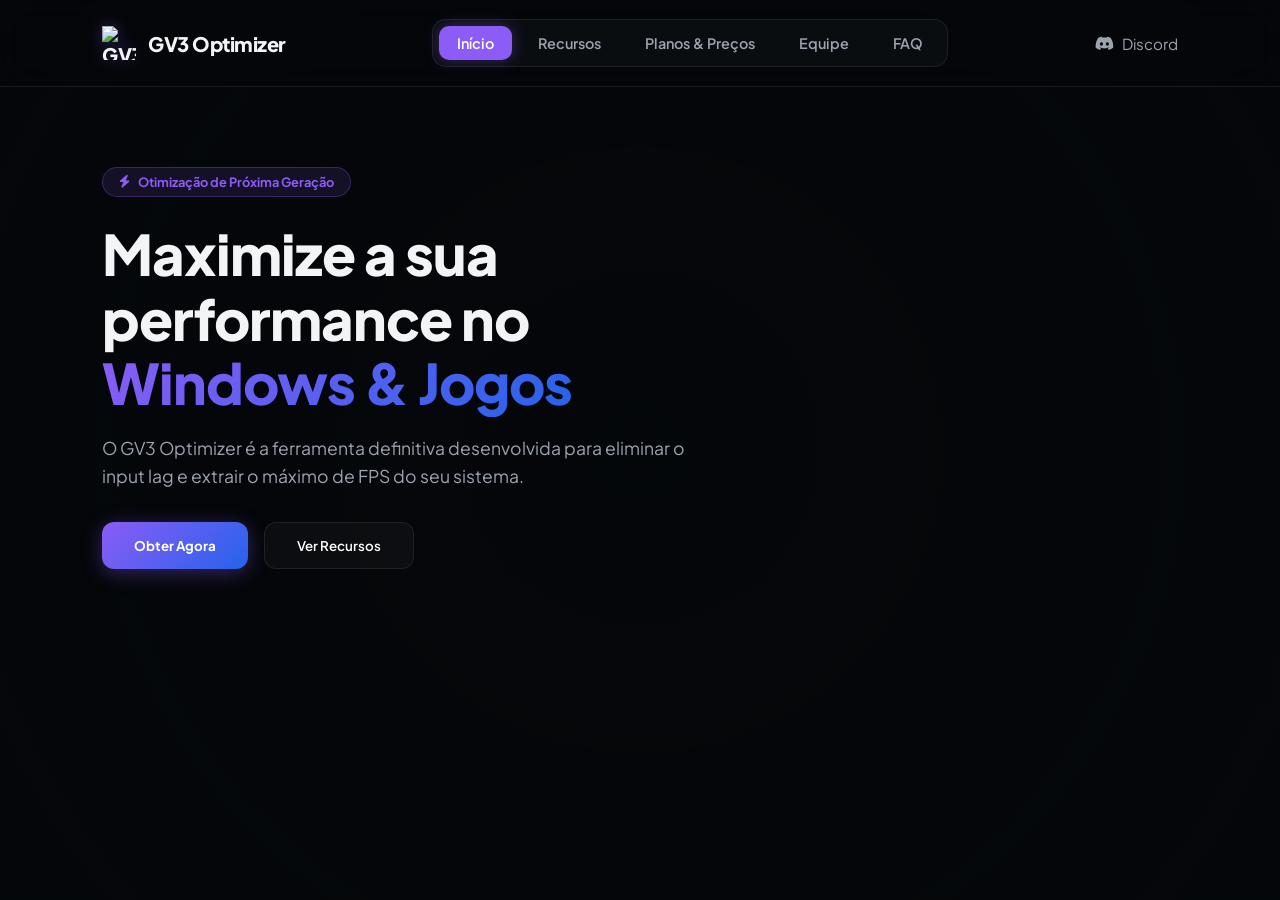
==== commit 3116c9b7: "Update index.html" ====
--- a/index.html
+++ b/index.html
@@ -11,7 +11,7 @@
   
   <style>
     /* ==========================================
-       1. VARIAVEIS E RESET
+       1. VARIÁVEIS E RESET GLOBAL
        ========================================== */
     :root {
       --bg-dark: #05070a;
@@ -74,7 +74,7 @@
     }
 
     /* ==========================================
-       2. NAVBAR & NAVEGAÇÃO DE ABAS
+       2. NAVEGAÇÃO / NAVBAR
        ========================================== */
     .navbar {
       display: flex;
@@ -152,7 +152,7 @@
     .btn-discord:hover { color: #ffffff; }
 
     /* ==========================================
-       3. CONTEÚDO DAS ABAS
+       3. CONTEÚDO E LAYOUT
        ========================================== */
     .main-container {
       flex: 1;
@@ -175,7 +175,7 @@
     }
 
     /* ==========================================
-       4. HERO
+       4. HERO SECTION
        ========================================== */
     .hero {
       display: flex;
@@ -258,77 +258,13 @@
 
     .btn-hero-outline:hover { border-color: rgba(255, 255, 255, 0.2); }
 
-    .metrics-grid {
-      display: flex;
-      gap: 2.5rem;
-      border-top: 1px solid var(--card-border);
-      padding-top: 1.8rem;
-    }
-
-    .metric h3 { font-size: 1.6rem; color: var(--accent-purple); font-weight: 800; }
-    .metric p { color: var(--text-muted); font-size: 0.85rem; }
-
-    .layers-container {
-      position: relative;
-      width: 450px;
-      height: 320px;
-    }
-
-    .layer {
-      position: absolute;
-      width: 100%;
-      border-radius: 16px;
-      border: 1px solid var(--card-border);
-      box-shadow: 0 20px 40px rgba(0,0,0,0.6);
-      transition: transform 0.3s;
-      object-fit: cover;
-    }
-
-    .layer-2 { top: 25px; left: 25px; z-index: 2; opacity: 0.75; }
-
-    /* ==========================================
-       5. RECURSOS & PLANOS
-       ========================================== */
     .section-title { text-align: center; margin-bottom: 3rem; }
     .section-title h2 { font-size: 2.5rem; font-weight: 800; margin-bottom: 0.5rem; }
     .section-title p { color: var(--text-muted); font-size: 1rem; }
 
-    .features-grid {
-      display: grid;
-      grid-template-columns: repeat(auto-fit, minmax(320px, 1fr));
-      gap: 1.5rem;
-    }
-
-    .feature-card {
-      background: var(--card-bg);
-      border: 1px solid var(--card-border);
-      backdrop-filter: blur(12px);
-      border-radius: 16px;
-      padding: 2rem;
-      transition: transform 0.3s, border-color 0.3s;
-    }
-
-    .feature-card:hover {
-      border-color: rgba(139, 92, 246, 0.4);
-      transform: translateY(-5px);
-    }
-
-    .f-icon {
-      width: 48px;
-      height: 48px;
-      background: rgba(139, 92, 246, 0.15);
-      color: var(--accent-purple);
-      border-radius: 12px;
-      display: flex;
-      align-items: center;
-      justify-content: center;
-      font-size: 1.25rem;
-      margin-bottom: 1.2rem;
-    }
-
-    .feature-card h3 { font-size: 1.2rem; margin-bottom: 0.6rem; }
-    .feature-card p { color: var(--text-muted); font-size: 0.92rem; line-height: 1.5; }
-
+    /* ==========================================
+       5. CARTÕES E PLANOS (IMAGEM 16)
+       ========================================== */
     .card-free {
       background: var(--card-bg);
       border: 1px solid var(--card-border);
@@ -402,7 +338,10 @@
     }
 
     .btn-plan-primary { background: var(--accent-blue); color: #fff; }
+    .btn-plan-primary:hover { background: #1d4ed8; }
+    
     .btn-plan-outline { border: 1px solid var(--card-border); color: #fff; background: rgba(255, 255, 255, 0.02); }
+    .btn-plan-outline:hover { background: rgba(255, 255, 255, 0.08); }
 
     .features-list {
       margin-top: 2rem;
@@ -418,319 +357,10 @@
       gap: 0.8rem;
     }
 
-    .features-list li { color: var(--text-muted); font-size: 0.9rem; }
+    .features-list li { color: var(--text-muted); font-size: 0.9rem; display: flex; align-items: center; gap: 10px; }
 
     /* ==========================================
-       6. EQUIPE & FAQ
-       ========================================== */
-    .team-grid {
-      display: grid;
-      grid-template-columns: repeat(auto-fit, minmax(250px, 1fr));
-      gap: 2rem;
-      max-width: 1100px;
-      margin: 0 auto;
-    }
-
-    .team-card {
-      background: var(--card-bg);
-      border: 1px solid var(--card-border);
-      border-radius: 20px;
-      padding: 2.5rem 2rem;
-      text-align: center;
-      position: relative;
-    }
-
-    .team-avatar {
-      width: 100px;
-      height: 100px;
-      border-radius: 50%;
-      object-fit: cover;
-      border: 3px solid var(--accent-purple);
-      margin-bottom: 1.2rem;
-      box-shadow: 0 0 20px var(--accent-purple-glow);
-    }
-
-    .team-role {
-      color: var(--accent-purple);
-      font-size: 0.85rem;
-      font-weight: 700;
-      display: block;
-      margin: 0.4rem 0 1rem 0;
-    }
-
-    .faq-container { max-width: 800px; margin: 0 auto; }
-
-    .faq-item {
-      background: var(--card-bg);
-      border: 1px solid var(--card-border);
-      border-radius: 12px;
-      margin-bottom: 1rem;
-      padding: 1.2rem 1.5rem;
-    }
-
-    .faq-item summary {
-      cursor: pointer;
-      font-weight: 700;
-      list-style: none;
-      display: flex;
-      justify-content: space-between;
-      align-items: center;
-    }
-
-    .faq-answer {
-      margin-top: 1rem;
-      color: var(--text-muted);
-      font-size: 0.95rem;
-      border-top: 1px solid var(--card-border);
-      padding-top: 1rem;
-    }
-
-    .spoiler-img {
-      width: 100%;
-      border-radius: 10px;
-      margin-top: 1rem;
-      border: 1px solid var(--card-border);
-    }
-
-    /* ==========================================
-       7. PAINÉIS DE LOGIN, ADMIN & USUÁRIO
-       ========================================== */
-    .admin-box {
-      background: var(--card-bg);
-      border: 1px solid var(--card-border);
-      border-radius: 20px;
-      padding: 2.5rem;
-      max-width: 500px;
-      margin: 0 auto;
-    }
-
-    .admin-panel {
-      background: var(--card-bg);
-      border: 1px solid var(--card-border);
-      border-radius: 20px;
-      padding: 2.5rem;
-      max-width: 900px;
-      margin: 0 auto;
-    }
-
-    .admin-section {
-      margin-bottom: 2rem;
-      padding-bottom: 2rem;
-      border-bottom: 1px solid var(--card-border);
-    }
-
-    .admin-section h3 {
-      color: var(--accent-purple);
-      margin-bottom: 1rem;
-    }
-
-    .form-group { margin-bottom: 1.2rem; }
-
-    .form-group label {
-      display: block;
-      font-size: 0.85rem;
-      color: var(--text-muted);
-      margin-bottom: 0.4rem;
-    }
-
-    .input-field {
-      width: 100%;
-      background: rgba(255, 255, 255, 0.04);
-      border: 1px solid var(--card-border);
-      padding: 12px 14px;
-      border-radius: 10px;
-      color: #fff;
-      font-size: 0.95rem;
-      outline: none;
-    }
-
-    .input-field:focus { border-color: var(--accent-purple); }
-
-    .color-pickers {
-      display: grid;
-      grid-template-columns: repeat(auto-fit, minmax(180px, 1fr));
-      gap: 1rem;
-    }
-
-    .color-picker-item {
-      display: flex;
-      align-items: center;
-      justify-content: space-between;
-      background: rgba(255, 255, 255, 0.02);
-      padding: 10px;
-      border-radius: 8px;
-      border: 1px solid var(--card-border);
-    }
-
-    .color-picker-item input[type="color"] {
-      border: none;
-      width: 35px;
-      height: 35px;
-      border-radius: 6px;
-      cursor: pointer;
-      background: none;
-    }
-
-    .btn-danger {
-      background: #ef4444;
-      color: #fff;
-      border: none;
-      padding: 8px 16px;
-      border-radius: 8px;
-      cursor: pointer;
-      font-weight: 600;
-    }
-
-    .badge-user {
-      padding: 4px 12px;
-      border-radius: 20px;
-      font-size: 0.8rem;
-      font-weight: 700;
-    }
-    .badge-free-status { background: rgba(156, 163, 175, 0.2); color: var(--text-muted); }
-    .badge-vip-status { background: rgba(16, 185, 129, 0.2); color: var(--accent-green); }
-    .badge-dono { background: rgba(239, 68, 68, 0.2); color: #ef4444; }
-    .badge-admin { background: rgba(59, 130, 246, 0.2); color: #3b82f6; }
-    .badge-mod { background: rgba(168, 85, 247, 0.2); color: #a855f7; }
-    .badge-staff { background: rgba(245, 158, 11, 0.2); color: #f59e0b; }
-    .badge-membro { background: rgba(107, 114, 128, 0.2); color: #9ca3af; }
-
-    /* TABELA DE USUÁRIOS DO ADMIN */
-    .user-table {
-      width: 100%;
-      border-collapse: collapse;
-      margin-top: 1rem;
-    }
-    .user-table th, .user-table td {
-      padding: 12px;
-      text-align: left;
-      border-bottom: 1px solid var(--card-border);
-    }
-    .user-table th {
-      color: var(--text-muted);
-      font-size: 0.85rem;
-    }
-
-    /* ESTILOS DE EDIÇÃO DE EQUIPE */
-    .team-edit-card {
-      background: rgba(255, 255, 255, 0.02);
-      border: 1px solid var(--card-border);
-      border-radius: 12px;
-      padding: 1.5rem;
-      margin-bottom: 1rem;
-    }
-
-    /* FOOTER */
-    footer {
-      background: rgba(5, 7, 10, 0.95);
-      border-top: 1px solid var(--card-border);
-      padding: 3rem 8% 1.5rem 8%;
-      margin-top: 4rem;
-    }
-
-    .footer-bottom {
-      text-align: center;
-      color: var(--text-muted);
-      font-size: 0.85rem;
-      border-top: 1px solid var(--card-border);
-      padding-top: 1.5rem;
-    }
-    /* ==========================================\
-   AJUSTES RESPONSIVOS PARA TELEMÓVEL (MOBILE)
-   ========================================== */
-
-/* Regras aplicadas para ecrãs com largura de até 768px (Telemóveis e Tablets em pé) */
-@media (max-width: 768px) {
-  
-  /* 1. Ajuste da Barra de Navegação / Header */
-  .navbar {
-    padding: 0.8rem 1rem !important;
-    flex-wrap: wrap;
-    justify-content: space-between;
-  }
-
-  .nav-links {
-    gap: 0.5rem !important;
-    overflow-x: auto; /* Permite deslizar os botões do menu horizontalmente */
-    width: 100%;
-    padding-bottom: 5px;
-    margin-top: 8px;
-    -webkit-overflow-scrolling: touch;
-  }
-
-  .nav-btn {
-    padding: 6px 12px !important;
-    font-size: 0.85rem !important;
-    white-space: nowrap; /* Evita que o texto quebre linhas */
-  }
-
-  /* 2. Banner Principal (Hero) */
-  .hero-section {
-    padding: 3rem 1rem 2rem 1rem !important;
-    text-align: center;
-  }
-
-  .hero-title {
-    font-size: 1.8rem !important; /* Diminui o título para não estourar a tela */
-    line-height: 1.2 !important;
-  }
-
-  .hero-subtitle {
-    font-size: 0.95rem !important;
-  }
-
-  .hero-buttons {
-    flex-direction: column !important; /* Botões um abaixo do outro */
-    width: 100%;
-    gap: 10px !important;
-  }
-
-  .hero-buttons button, .hero-buttons a {
-    width: 100% !important; /* Botões ocupam a largura toda */
-    text-align: center;
-  }
-
-  /* 3. Grelhas de Planos, Recursos e Equipa */
-  .plans-grid, 
-  .features-grid, 
-  .team-grid {
-    grid-template-columns: 1fr !important; /* Transforma 3 ou 4 colunas em 1 coluna única */
-    gap: 1.2rem !important;
-    padding: 0 0.5rem;
-  }
-
-  .plan-card, .feature-card, .team-card {
-    padding: 1.2rem !important;
-  }
-
-  /* 4. Formulários e Painel de Login/Admin */
-  .admin-box, .admin-panel {
-    padding: 1.2rem !important;
-    margin: 1rem auto !important;
-    width: 95% !important;
-  }
-
-  .input-field {
-    font-size: 1rem !important; /* Evita zoom automático em iOS ao clicar */
-    padding: 10px 12px !important;
-  }
-
-  /* 5. Tabelas Responsivas no Painel do Dono/Admin */
-  .user-table {
-    display: block;
-    overflow-x: auto; /* Adiciona scroll horizontal se a tabela for muito larga */
-    white-space: nowrap;
-  }
-
-  /* 6. Seletores de Cores no Painel do Dono */
-  .color-pickers {
-    grid-template-columns: 1fr 1fr !important; /* 2 colunas para seletores de cores */
-    gap: 10px !important;
-  }
-  .features-list li { color: var(--text-muted); font-size: 0.9rem; }
-
-    /* ==========================================
-       6. TELA FLUTUANTE DE PAGAMENTO (IMAGEM 15)
+       6. MODAL PIX FLUTUANTE (IMAGEM 15)
        ========================================== */
     .pix-modal-overlay {
       position: fixed;
@@ -799,6 +429,13 @@
       margin: 0.5rem 0;
     }
 
+    .pix-price-discount {
+      font-size: 0.9rem;
+      color: var(--text-muted);
+      text-decoration: line-through;
+      margin-right: 8px;
+    }
+
     .pix-qr-box {
       background: #ffffff;
       width: 170px;
@@ -806,6 +443,9 @@
       padding: 10px;
       border-radius: 14px;
       margin: 1.2rem auto;
+      display: flex;
+      align-items: center;
+      justify-content: center;
     }
 
     .pix-qr-box img {
@@ -816,7 +456,7 @@
     .coupon-container {
       display: flex;
       gap: 8px;
-      margin: 1.2rem 0;
+      margin: 1.2rem 0 0.5rem 0;
     }
 
     .coupon-container input {
@@ -835,1012 +475,157 @@
       outline: none;
     }
 
-    /* ESTILO KEYAUTH (LOGIN E ATIVAÇÃO) */
-    .keyauth-box {
-      background: #101014;
-      border: 1px solid #1f1f27;
-      border-radius: 8px;
-      padding: 35px 30px;
-      max-width: 380px;
-      margin: 0 auto;
-      box-shadow: 0 10px 30px rgba(0,0,0,0.6);
-    }
-    .ka-title {
-      color: #fff;
-      font-size: 1.6rem;
-      font-weight: 700;
-      margin-bottom: 5px;
-    }
-    .ka-subtitle {
-      color: #71717a;
-      font-size: 0.9rem;
-      margin-bottom: 25px;
-    }
-    .ka-input {
-      width: 100%;
-      background: #18181c;
-      border: 1px solid #272730;
-      color: #fff;
-      padding: 14px 15px;
-      border-radius: 6px;
-      margin-bottom: 12px;
-      font-size: 0.95rem;
-      outline: none;
-      transition: border-color 0.2s;
-    }
-    .ka-input::placeholder { color: #52525b; }
-    .ka-input:focus { border-color: var(--accent-purple); }
-    .ka-btn-row { display: flex; gap: 10px; margin-top: 5px; }
-    .ka-btn { flex: 1; padding: 12px; border: none; border-radius: 6px; font-weight: 600; cursor: pointer; transition: 0.2s; font-size: 0.9rem; }
-    .ka-btn-primary { background: var(--accent-purple); color: #fff; }
-    .ka-btn-primary:hover { filter: brightness(1.1); }
-    .ka-btn-secondary { background: #272730; color: #fff; }
-    .ka-btn-secondary:hover { background: #3f3f46; }
+    .input-field:focus { border-color: var(--accent-purple); }
+
+    /* ==========================================
+       7. RESPONSIVIDADE
+       ========================================== */
+    @media (max-width: 768px) {
+      .navbar { padding: 0.8rem 1rem !important; flex-wrap: wrap; }
+      .nav-tabs { overflow-x: auto; width: 100%; margin-top: 8px; }
+      .tab-btn { padding: 6px 12px !important; white-space: nowrap; }
+      .hero { flex-direction: column !important; text-align: center; }
+      .hero h1 { font-size: 2.2rem !important; }
+      .pricing-grid { grid-template-columns: 1fr !important; }
+      .card-free { flex-direction: column !important; text-align: center; }
+      .pix-modal-card { padding: 1.4rem !important; }
+    }
   </style>
 </head>
 <body>
 
   <div class="bg-video-container">
-    <img class="bg-video" src="https://raw.githubusercontent.com/eulsvenomyt/GV3/main/0801.gif" alt="Background Animation" style="width: 100%; height: 100%; object-fit: cover;">
+    <video class="bg-video" autoplay loop muted playsinline>
+      <source src="https://raw.githubusercontent.com/eulsvenomyt/GV3/main/gv3bg.mp4" type="video/mp4">
+    </video>
   </div>
   <div class="bg-overlay"></div>
 
-  <header class="navbar">
+  <nav class="navbar">
     <div class="logo">
       <img src="https://raw.githubusercontent.com/eulsvenomyt/GV3/main/gv3.png" alt="GV3 Logo">
-      <span>GV3 <strong>OPTIMIZER</strong></span>
-    </div>
-    <nav class="nav-tabs">
-      <button class="tab-btn active" onclick="switchTab('inicio', event)">Início</button>
-      <button class="tab-btn" onclick="switchTab('recursos', event)">Recursos</button>
-      <button class="tab-btn" onclick="switchTab('precos', event)">Planos & Preços</button>
-      <button class="tab-btn" onclick="switchTab('equipe', event)">Equipe</button>
-      <button class="tab-btn" onclick="switchTab('faq', event)">FAQ</button>
-      <button class="tab-btn" onclick="switchTab('login', event)" id="navAccountBtn"><i class="fa-solid fa-user"></i> <span id="navAccountText">Login</span></button>
-    </nav>
+      <span>GV3 Optimizer</span>
+    </div>
+
+    <div class="nav-tabs">
+      <button class="tab-btn active" onclick="switchTab('tab-inicio')">Início</button>
+      <button class="tab-btn" onclick="switchTab('tab-recursos')">Recursos</button>
+      <button class="tab-btn" onclick="switchTab('tab-precos')">Planos & Preços</button>
+      <button class="tab-btn" onclick="switchTab('tab-equipe')">Equipe</button>
+      <button class="tab-btn" onclick="switchTab('tab-faq')">FAQ</button>
+    </div>
+
     <div class="nav-right">
-      <a href="https://discord.gg/BGsTajkwj9" target="_blank" class="btn-discord">
+      <a href="https://discord.gg/gv3" target="_blank" class="btn-discord">
         <i class="fa-brands fa-discord"></i> Discord
       </a>
     </div>
-  </header>
+  </nav>
 
   <main class="main-container">
-    <section id="tab-inicio" class="tab-content active">
-      <div class="hero">
+
+    <div id="tab-inicio" class="tab-content active">
+      <section class="hero">
         <div class="hero-left">
           <div class="badge-tag">
-            <i class="fa-solid fa-bolt"></i> VERSÃO 3.0 DISPONÍVEL
+            <i class="fa-solid fa-bolt"></i> Otimização de Próxima Geração
           </div>
-          <h1 id="hero-title">Otimize seu PC com <span>1 clique.</span></h1>
-          <p class="hero-desc" id="hero-desc-text">Aumente seu FPS e reduza o input lag com otimizações inteligentes, automáticas e 100% reversíveis. Sem comandos, sem risco.</p>
+          <h1>Maximize a sua performance no <span>Windows & Jogos</span></h1>
+          <p class="hero-desc">O GV3 Optimizer é a ferramenta definitiva desenvolvida para eliminar o input lag e extrair o máximo de FPS do seu sistema.</p>
+          
           <div class="hero-cta">
-            <button class="btn-hero-primary" onclick="switchTab('precos')">Baixar Agora</button>
-            <a href="https://discord.gg/BGsTajkwj9" target="_blank" class="btn-hero-outline">Suporte no Discord</a>
-          </div>
-          <div class="metrics-grid">
-            <div class="metric">
-              <h3>0</h3>
-              <p>Downloads Realizados</p>
-            </div>
-            <div class="metric">
-              <h3>+30%</h3>
-              <p>Ganho Médio de FPS</p>
-            </div>
-            <div class="metric">
-              <h3>0%</h3>
-              <p>Risco de Ban</p>
-            </div>
+            <button class="btn-hero-primary" onclick="switchTab('tab-precos')">Obter Agora</button>
+            <button class="btn-hero-outline" onclick="switchTab('tab-recursos')">Ver Recursos</button>
           </div>
         </div>
-        <div class="layers-container">
-          <img src="https://raw.githubusercontent.com/eulsvenomyt/GV3/main/pcmg2.png" class="layer layer-2" alt="pcmg2">
-        </div>
-      </div>
-    </section>
-
-    <section id="tab-recursos" class="tab-content">
+      </section>
+    </div>
+
+    <div id="tab-recursos" class="tab-content">
       <div class="section-title">
-        <h2>Recursos Poderosos</h2>
-        <p>Tudo o que você precisa para extrair o máximo desempenho do seu hardware.</p>
-      </div>
-      <div class="features-grid">
-        <div class="feature-card">
-          <div class="f-icon"><i class="fa-solid fa-microchip"></i></div>
-          <h3>Prioridade Máxima em Jogos</h3>
-          <p>Aloca os recursos da CPU e placa de vídeo exclusivamente para o jogo em foco, reduzindo travamentos.</p>
-        </div>
-        <div class="feature-card">
-          <div class="f-icon"><i class="fa-solid fa-bolt"></i></div>
-          <h3>Modo Desempenho Extremo</h3>
-          <p>Desativa processos em segundo plano desnecessários do Windows, liberando memória RAM e reduzindo latência.</p>
-        </div>
-        <div class="feature-card">
-          <div class="f-icon"><i class="fa-solid fa-network-wired"></i></div>
-          <h3>Otimização de Rede & Ping</h3>
-          <p>Ajusta pacotes TCP/IP e DNS para garantir a menor latência possível nas suas partidas online.</p>
-        </div>
-        <div class="feature-card">
-          <div class="f-icon"><i class="fa-solid fa-broom"></i></div>
-          <h3>Limpeza de Cache Automática</h3>
-          <p>Remove arquivos temporários e lixo acumulado no sistema que prejudicam a velocidade geral.</p>
-        </div>
-        <div class="feature-card">
-          <div class="f-icon"><i class="fa-solid fa-gauge-high"></i></div>
-          <h3>FPS Estável & Sem Stuttering</h3>
-          <p>Elimina quedas bruscas de quadros e travamentos no meio de trocas de tiro ou momentos decisivos.</p>
-        </div>
-        <div class="feature-card">
-          <div class="f-icon"><i class="fa-solid fa-shield-halved"></i></div>
-          <h3>100% Seguro & Reversível</h3>
-          <p>Sem códigos perigosos. Todos os tweaks são testados e possuem ponto de restauração instantâneo.</p>
-        </div>
-      </div>
-    </section>
-
-    <section id="tab-precos" class="tab-content">
+        <h2>Recursos Avançados</h2>
+        <p>Tudo o que precisa para transformar o seu sistema numa máquina de alta performance.</p>
+      </div>
+    </div>
+
+    <div id="tab-precos" class="tab-content">
       <div class="section-title">
-        <h2>Planos e Preços</h2>
-        <p>Escolha o plano ideal para o seu perfil e destrave todo o potencial do seu setup.</p>
-      </div>
+        <h2>Planos & Preços</h2>
+        <p>Escolha o plano ideal para as suas necessidades de otimização.</p>
+      </div>
+
       <div class="card-free">
         <div>
-          <h3 style="display:inline-flex; align-items:center;">Versão <span class="badge-free">Grátis</span></h3>
-          <p style="color: var(--text-muted); margin-top: 8px; font-size: 0.95rem;">
-            Acesso ao painel básico, monitoramento de sistema em tempo real e limpeza manual simples.
-          </p>
+          <h3 style="font-size: 1.4rem; font-weight: 800;">Versão Free <span class="badge-free">GRÁTIS</span></h3>
+          <p style="color: var(--text-muted); font-size: 0.95rem; margin-top: 5px;">Recursos básicos para limpeza rápida do sistema.</p>
         </div>
-        <button class="btn-hero-outline" style="padding: 10px 20px;" onclick="window.open('https://github.com/eulsvenomyt/GV3-Gr-tis/releases', '_blank')">Baixar Grátis</button>
-      </div>
+        <button class="btn-hero-outline" onclick="switchTab('tab-recursos')">Baixar Grátis</button>
+      </div>
+
       <div class="pricing-grid">
         <div class="pricing-card">
-          <h3>Mensal</h3>
-          <p style="color: var(--text-muted); font-size: 0.85rem;">Por apenas: R$ 7,42 / com cupom</p>
-          <div class="price">R$ 9,90 <span>/mês</span></div>
-          <button class="btn-plan btn-plan-outline" onclick="window.open('https://discord.gg/BGsTajkwj9', '_blank')">Assinar Agora</button>
+          <h3>Plano Semanal</h3>
+          <p style="color: var(--text-muted); font-size: 0.85rem;">Ideal para testes rápidos</p>
+          <div class="price">R$ 9,90 <span>/semana</span></div>
+          <button class="btn-plan btn-plan-outline" onclick="abrirModalPix('Semanal', 9.90)">Assinar Agora</button>
+          
           <div class="features-list">
             <ul>
-              <li>✓ Acesso completo ao app</li>
-              <li>✓ Game Mode + PC Boost</li>
-              <li>✓ Suporte no Discord</li>
+              <li><i class="fa-solid fa-check" style="color: var(--accent-purple);"></i> Acesso a todos os Tweaks VIP</li>
+              <li><i class="fa-solid fa-check" style="color: var(--accent-purple);"></i> Suporte prioritário via Discord</li>
+              <li><i class="fa-solid fa-check" style="color: var(--accent-purple);"></i> Atualizações automáticas</li>
             </ul>
           </div>
         </div>
+
         <div class="pricing-card highlighted">
-          <div class="badge-top">⭐ MELHOR OFERTA</div>
-          <h3>Anual</h3>
-          <p style="color: var(--text-muted); font-size: 0.85rem;">Economize 25% no plano anual</p>
-          <div class="price">R$ 29,90 <span>/ano</span></div>
-          <button class="btn-plan btn-plan-primary" onclick="window.open('https://discord.gg/BGsTajkwj9', '_blank')">Assinar Agora</button>
+          <div class="badge-top">MAIS POPULAR</div>
+          <h3>Plano Mensal</h3>
+          <p style="color: var(--text-muted); font-size: 0.85rem;">O melhor custo-benefício</p>
+          <div class="price">R$ 19,90 <span>/mês</span></div>
+          <button class="btn-plan btn-plan-primary" onclick="abrirModalPix('Mensal', 19.90)">Assinar Agora</button>
+          
           <div class="features-list">
             <ul>
-              <li>✓ Todos os recursos do Mensal</li>
-              <li>✓ Prioridade nas atualizações</li>
-              <li>✓ Otimizações avançadas de kernel</li>
+              <li><i class="fa-solid fa-check" style="color: var(--accent-purple);"></i> Acesso a todos os Tweaks VIP</li>
+              <li><i class="fa-solid fa-check" style="color: var(--accent-purple);"></i> Otimização personalizada de Rede</li>
+              <li><i class="fa-solid fa-check" style="color: var(--accent-purple);"></i> Suporte VIP 24/7</li>
             </ul>
           </div>
         </div>
+
         <div class="pricing-card">
-          <h3>Vitalício</h3>
-          <p style="color: var(--text-muted); font-size: 0.85rem;">Acesso permanente sem mensalidade</p>
-          <div class="price">R$ 49,90 <span>vitalício</span></div>
-          <button class="btn-plan btn-plan-outline" onclick="window.open('https://discord.gg/BGsTajkwj9', '_blank')">Assinar Agora</button>
+          <h3>Plano Vitalício</h3>
+          <p style="color: var(--text-muted); font-size: 0.85rem;">Pagamento único e acesso para sempre</p>
+          <div class="price">R$ 99,90 <span>/único</span></div>
+          <button class="btn-plan btn-plan-outline" onclick="abrirModalPix('Vitalício', 99.90)">Assinar Agora</button>
+          
           <div class="features-list">
             <ul>
-              <li>✓ Acesso vitalício garantido</li>
-              <li>✓ Todas futuras versões inclusas</li>
-              <li>✓ Suporte VIP prioritário</li>
+              <li><i class="fa-solid fa-check" style="color: var(--accent-purple);"></i> Acesso vitalício ilimitado</li>
+              <li><i class="fa-solid fa-check" style="color: var(--accent-purple);"></i> Cargo exclusivo no Discord</li>
+              <li><i class="fa-solid fa-check" style="color: var(--accent-purple);"></i> Suporte direto dos Devs</li>
             </ul>
           </div>
         </div>
       </div>
-    </section>
-
-    <section id="tab-equipe" class="tab-content">
+    </div>
+
+    <div id="tab-equipe" class="tab-content">
       <div class="section-title">
         <h2>Nossa Equipe</h2>
-        <p>Os desenvolvedores e especialistas por trás do GV3 Optimizer.</p>
-      </div>
-      <div class="team-grid" id="teamContainer"></div>
-    </section>
-
-    <section id="tab-faq" class="tab-content">
+      </div>
+    </div>
+
+    <div id="tab-faq" class="tab-content">
       <div class="section-title">
         <h2>Perguntas Frequentes</h2>
-        <p>Tire suas dúvidas sobre o funcionamento do app.</p>
-      </div>
-      <div class="faq-container">
-        <details class="faq-item">
-          <summary>
-            <span><i class="fa-solid fa-camera-retro"></i> Como é a interface do GV3 por dentro?</span>
-            <i class="fa-solid fa-chevron-down"></i>
-          </summary>
-          <div class="faq-answer">
-            <p>Confira abaixo o design moderno do nosso painel principal:</p>
-            <img src="https://raw.githubusercontent.com/eulsvenomyt/GV3/main/pcmg.png" class="spoiler-img" alt="Interface GV3">
-          </div>
-        </details>
-        <details class="faq-item">
-          <summary>
-            <span><i class="fa-solid fa-shield-halved"></i> O software corre o risco de dar ban em jogos?</span>
-            <i class="fa-solid fa-chevron-down"></i>
-          </summary>
-          <div class="faq-answer">
-            <p>Não. O GV3 Optimizer atua exclusivamente nas configurações do seu sistema operacional Windows. Ele não injeta arquivos nos jogos e é 100% seguro.</p>
-          </div>
-        </details>
-      </div>
-    </section>
-
-    <section id="tab-login" class="tab-content">
-      <div id="authArea"></div>
-    </section>
+      </div>
+    </div>
+
   </main>
 
-  <footer>
-    <div class="footer-bottom">
-      <p>&copy; 2026 GV3 Optimizer. Todos os direitos reservados.</p>
-    </div>
-  </footer>
-
-  <script type="module">
-    import { initializeApp } from "https://www.gstatic.com/firebasejs/12.17.0/firebase-app.js";
-    import { getFirestore, collection, getDocs, setDoc, doc, deleteDoc, getDoc, updateDoc } from "https://www.gstatic.com/firebasejs/12.17.0/firebase-firestore.js";
-
-    const firebaseConfig = {
-      apiKey: "AIzaSyACGqDGzcK8-pJnpqFy4u5ElRvAbQZ7vE0",
-      authDomain: "gv3suporte.firebaseapp.com",
-      projectId: "gv3suporte",
-      storageBucket: "gv3suporte.firebasestorage.app",
-      messagingSenderId: "863071488745",
-      appId: "1:863071488745:web:dc7af6bfe77fd3169dbe78",
-      measurementId: "G-ZHJ87L7HFV"
-    };
-
-    const app = initializeApp(firebaseConfig);
-    const db = getFirestore(app);
-
-    let isRegisterMode = false;
-    let teamMembers = [];
-    let registeredUsers = [];
-    let generatedKeys = [];
-    let currentUser = JSON.parse(localStorage.getItem('gv3_current_user')) || null;
-
-    window.addEventListener('DOMContentLoaded', async () => {
-      await loadDataFromCloud();
-      checkAuthUI();
-      loadTheme();
-      loadTexts();
-    });
-
-    async function loadDataFromCloud() {
-      try {
-        // Carrega Equipe
-        const teamSnap = await getDocs(collection(db, 'config'));
-        let teamFound = false;
-        teamSnap.forEach(d => {
-          if (d.id === 'team') {
-            teamMembers = d.data().members;
-            teamFound = true;
-          }
-        });
-        if (!teamFound) {
-          teamMembers = [
-            { name: "Sven", role: "Fundador & Dev Principal", img: "https://raw.githubusercontent.com/eulsvenomyt/GV3/main/gv3.png", desc: "Criador do GV3 Optimizer e especialista em otimização de Windows." }
-          ];
-          await setDoc(doc(db, 'config', 'team'), { members: teamMembers });
-        }
-        renderTeam();
-
-        // Carrega Usuários
-        const usersSnap = await getDocs(collection(db, 'users'));
-        registeredUsers = [];
-        usersSnap.forEach(d => {
-          registeredUsers.push(d.data());
-        });
-
-// Garante Dono Principal
-        let donoExists = registeredUsers.find(u => u.email === 'sebastyan18paulocop@gmail.com');
-        if (!donoExists) {
-          const donoUser = { name: "Dono", email: "sebastyan18paulocop@gmail.com", pass: "1275885.", role: "Dono", status: "Dono" };
-          await setDoc(doc(db, 'users', 'sebastyan18paulocop@gmail.com'), donoUser);
-          registeredUsers.push(donoUser);
-        } else if (donoExists.role !== 'Dono') {
-          donoExists.role = 'Dono';
-          await setDoc(doc(db, 'users', 'sebastyan18paulocop@gmail.com'), donoExists);
-        }
-
-        // Sincroniza usuário logado atual
-        if (currentUser) {
-          let updated = registeredUsers.find(u => u.email === currentUser.email);
-          if (updated) {
-            currentUser = updated;
-            localStorage.setItem('gv3_current_user', JSON.stringify(currentUser));
-          }
-        }
-
-        // Carrega Keys
-        const keysSnap = await getDocs(collection(db, 'keys'));
-        generatedKeys = [];
-        keysSnap.forEach(d => {
-          generatedKeys.push({ id: d.id, ...d.data() });
-        });
-
-        // Carrega Tema Global
-        const themeDoc = await getDoc(doc(db, 'config', 'theme'));
-        if (themeDoc.exists()) {
-          const th = themeDoc.data();
-          applyThemeValues(th.purple, th.blue, th.bg, th.cardBg);
-        }
-
-      } catch (e) {
-        console.error("Erro ao carregar dados da nuvem:", e);
-      }
-    }
-
-    window.switchTab = function(tabId, event) {
-      document.querySelectorAll('.tab-content').forEach(el => el.classList.remove('active'));
-      document.querySelectorAll('.tab-btn').forEach(el => {
-        if(!el.id.includes('Account')) el.classList.remove('active');
-      });
-
-      const target = document.getElementById('tab-' + tabId);
-      if (target) target.classList.add('active');
-
-      if (event && event.currentTarget && !event.currentTarget.id.includes('Account')) {
-        event.currentTarget.classList.add('active');
-      } else if (tabId === 'login') {
-        const btnAcc = document.getElementById('navAccountBtn');
-        if(btnAcc) btnAcc.classList.add('active');
-      }
-
-      if (tabId === 'login') {
-        checkAuthUI();
-      }
-    }
-
-    window.checkAuthUI = function() {
-      const authArea = document.getElementById('authArea');
-      if (!authArea) return;
-
-      if (!currentUser) {
-        document.getElementById('navAccountText').innerText = "Login";
-        authArea.innerHTML = `
-          <div class="admin-box" id="loginFormBlock">
-            <div class="section-title" style="margin-bottom: 1.5rem;">
-              <h2 id="loginTitle">Entrar na Conta</h2>
-              <p id="loginSubtitle">Acesse sua conta ou cadastre-se</p>
-            </div>
-            <form onsubmit="handleAuth(event)">
-              <div class="form-group" id="nameGroup" style="display: none;">
-                <label>Nome / Perfil</label>
-                <input type="text" id="authName" class="input-field" placeholder="Seu nome">
-              </div>
-              <div class="form-group">
-                <label>E-mail / Gmail</label>
-                <input type="email" id="authEmail" class="input-field" placeholder="seu@gmail.com" required>
-              </div>
-              <div class="form-group">
-                <label>Senha</label>
-                <input type="password" id="authPass" class="input-field" placeholder="Digite sua senha" required>
-              </div>
-              <p id="authError" style="color: #ef4444; font-size: 0.85rem; display: none; margin-bottom: 1rem;"></p>
-              <button type="submit" class="btn-hero-primary" id="btnAuthSubmit" style="width: 100%; margin-bottom: 1rem;">Entrar</button>
-              <div style="text-align: center; font-size: 0.9rem; color: var(--text-muted);">
-                <span id="toggleAuthText">Não tem uma conta?</span> 
-                <a href="#" id="toggleAuthLink" onclick="toggleAuthMode(event)" style="color: var(--accent-purple); font-weight: 600; text-decoration: none; margin-left: 5px;">Criar Conta</a>
-              </div>
-            </form>
-          </div>
-        `;
-      } else {
-        document.getElementById('navAccountText').innerText = currentUser.name;
-        
-        if (currentUser.role === 'Dono') {
-          renderDonoPanel(authArea);
-        } else if (currentUser.role === 'Admin') {
-          renderAdminPanelContent(authArea);
-        } else {
-          renderUserProfile(authArea);
-        }
-      }
-    }
-
-    window.toggleAuthMode = function(e) {
-      e.preventDefault();
-      isRegisterMode = !isRegisterMode;
-      const title = document.getElementById('loginTitle');
-      const subtitle = document.getElementById('loginSubtitle');
-      const nameGroup = document.getElementById('nameGroup');
-      const btnSubmit = document.getElementById('btnAuthSubmit');
-      const toggleText = document.getElementById('toggleAuthText');
-      const toggleLink = document.getElementById('toggleAuthLink');
-
-      if (isRegisterMode) {
-        title.innerText = "Criar Conta";
-        subtitle.innerText = "Registre-se para acessar o GV3 Optimizer (Cargo: Membro)";
-        nameGroup.style.display = "block";
-        btnSubmit.innerText = "Cadastrar";
-        toggleText.innerText = "Já tem uma conta?";
-        toggleLink.innerText = "Entrar";
-      } else {
-        title.innerText = "Entrar na Conta";
-        subtitle.innerText = "Acesse sua conta ou painel administrativo";
-        nameGroup.style.display = "none";
-        btnSubmit.innerText = "Entrar";
-        toggleText.innerText = "Não tem uma conta?";
-        toggleLink.innerText = "Criar Conta";
-      }
-    }
-
-    window.handleAuth = async function(e) {
-      e.preventDefault();
-      const email = document.getElementById('authEmail').value.trim().toLowerCase();
-      const pass = document.getElementById('authPass').value.trim();
-      const name = isRegisterMode ? document.getElementById('authName').value.trim() : "";
-      const errorEl = document.getElementById('authError');
-      errorEl.style.display = 'none';
-
-      if (isRegisterMode) {
-        const exists = registeredUsers.find(u => u.email === email);
-        if (exists) {
-          errorEl.innerText = "Este e-mail já está cadastrado!";
-          errorEl.style.display = 'block';
-          return;
-        }
-        const newUser = {
-          name: name || "Membro",
-          email: email,
-          pass: pass,
-          role: "Membro",
-          status: "Plano Grátis"
-        };
-        await setDoc(doc(db, 'users', email), newUser);
-        registeredUsers.push(newUser);
-        currentUser = newUser;
-        localStorage.setItem('gv3_current_user', JSON.stringify(currentUser));
-        checkAuthUI();
-      } else {
-        const user = registeredUsers.find(u => u.email === email && u.pass === pass);
-        if (user) {
-          currentUser = user;
-          // Força Dono para o e-mail master
-          if(email === 'sebastyan18paulocop@gmail.com' || email === 'dono@gv3.com') {
-            currentUser.role = 'Dono';
-          }
-          localStorage.setItem('gv3_current_user', JSON.stringify(currentUser));
-          checkAuthUI();
-        } else {
-          errorEl.innerText = "E-mail ou senha incorretos!";
-          errorEl.style.display = 'block';
-        }
-      }
-    }
-
-    window.logout = function() {
-      currentUser = null;
-      localStorage.removeItem('gv3_current_user');
-      checkAuthUI();
-      switchTab('inicio');
-    }
-
-    // Perfil para Membro / Mod / Staff
-    function renderUserProfile(container) {
-      container.innerHTML = `
-        <div class="admin-box">
-          <div class="ka-title">Minha Conta</div>
-          <div class="ka-subtitle">Informações do perfil e ativação de chaves</div>
-          
-          <div class="form-group">
-            <label>Seu Nome / Perfil</label>
-            <input type="text" id="updateProfileName" class="input-field" value="${currentUser.name}">
-          </div>
-          <div class="form-group">
-            <label>E-mail</label>
-            <input type="text" class="input-field" value="${currentUser.email}" disabled style="opacity: 0.6;">
-          </div>
-          <div class="form-group">
-            <label>Cargo Atual</label>
-            <p><span class="badge-user badge-${currentUser.role.toLowerCase()}">${currentUser.role}</span></p>
-          </div>
-          <div class="form-group">
-            <label>Status do Plano</label>
-            <p><span class="badge-user badge-vip-status">${currentUser.status || 'Plano Grátis'}</span></p>
-          </div>
-          <button class="btn-hero-primary" style="width: 100%; margin-bottom: 1rem;" onclick="updateMyProfile()">Salvar Alterações do Perfil</button>
-
-          <div style="border-top: 1px solid var(--card-border); padding-top: 1.5rem; margin-top: 1.5rem;">
-            <h3>Ativar Key (Plano VIP)</h3>
-            <div style="display: flex; gap: 10px; margin-top: 10px;">
-              <input type="text" id="redeemKeyInput" class="input-field" placeholder="GV3-XXXX-XXXX" style="text-transform: uppercase;">
-              <button class="btn-hero-primary" onclick="redeemKey()">Ativar</button>
-            </div>
-          </div>
-
-          <button class="btn-danger" style="width: 100%; margin-top: 2rem;" onclick="logout()">Sair da Conta</button>
-        </div>
-      `;
-    }
-
-    window.updateMyProfile = async function() {
-      const newName = document.getElementById('updateProfileName').value.trim();
-      if(!newName) return alert('Digite um nome válido!');
-      currentUser.name = newName;
-      await setDoc(doc(db, 'users', currentUser.email), currentUser);
-      localStorage.setItem('gv3_current_user', JSON.stringify(currentUser));
-      checkAuthUI();
-      alert('Perfil atualizado com sucesso!');
-    }
-
-    window.redeemKey = async function() {
-      const input = document.getElementById('redeemKeyInput');
-      const keyId = input.value.trim().toUpperCase();
-      if(!keyId) return alert('Digite uma key válida!');
-
-      const foundKey = generatedKeys.find(k => k.id === keyId);
-      if(!foundKey) return alert('Key não encontrada no sistema!');
-      if(foundKey.status === 'Usada') return alert('Esta key já foi utilizada!');
-
-      foundKey.status = 'Usada';
-      foundKey.usedBy = currentUser.email;
-      await setDoc(doc(db, 'keys', keyId), foundKey);
-
-      currentUser.status = `Plano ${foundKey.plan}`;
-      await setDoc(doc(db, 'users', currentUser.email), currentUser);
-      localStorage.setItem('gv3_current_user', JSON.stringify(currentUser));
-
-      alert(`Parabéns! Key ativada com sucesso para o Plano ${foundKey.plan}!`);
-      checkAuthUI();
-    }
-
-    // Painel do Admin
-    function renderAdminPanelContent(container) {
-      container.innerHTML = `
-        <div class="admin-panel">
-          <div class="ka-title">Painel Administrativo (Admin)</div>
-          <div class="ka-subtitle">Gerencie keys, equipe e usuários do sistema</div>
-
-          <div class="admin-section">
-            <h3><i class="fa-solid fa-ticket"></i> Criar Cupom de Desconto</h3>
-            <div style="display: flex; gap: 10px; flex-wrap: wrap; margin-bottom: 1rem;">
-              <input type="text" id="newCouponCode" class="input-field" placeholder="CÓDIGO (Ex: PROMO10)" style="flex: 1; text-transform: uppercase;">
-              <input type="number" id="newCouponDiscount" class="input-field" placeholder="Desconto %" style="width: 140px;" min="1" max="100">
-              <button class="btn-hero-primary" onclick="createCoupon()">Criar Cupom</button>
-            </div>
-            <div id="couponsList" style="margin-top: 10px;"></div>
-          </div>
-
-          <div class="admin-section">
-            <h3><i class="fa-solid fa-key"></i> Gerar Keys de Acesso</h3>
-            <div style="display: flex; gap: 1rem; margin-bottom: 1rem;">
-              <select id="keyPlanSelect" class="input-field" style="max-width: 250px;">
-                <option value="MENSAL">Mensal</option>
-                <option value="ANUAL">Anual</option>
-                <option value="VITALÍCIO">Vitalício</option>
-              </select>
-              <button class="btn-hero-primary" onclick="generateKey()">Gerar Nova Key</button>
-            </div>
-            <table class="user-table">
-              <thead>
-                <tr>
-                  <th>Código da Key</th>
-                  <th>Plano</th>
-                  <th>Status</th>
-                  <th>Ações</th>
-                </tr>
-              </thead>
-              <tbody id="keysListBody"></tbody>
-            </table>
-          </div>
-
-          <div class="admin-section">
-            <h3><i class="fa-solid fa-user-pen"></i> Editar Integrantes da Equipe</h3>
-            <div id="adminTeamEditList"></div>
-          </div>
-
-          <div class="admin-section">
-            <h3><i class="fa-solid fa-user-plus"></i> Adicionar Integrante na Equipe</h3>
-            <div style="display: grid; grid-template-columns: 1fr 1fr; gap: 1rem; margin-bottom: 1rem;">
-              <input type="text" id="newMemberName" class="input-field" placeholder="Nome do Integrante">
-              <input type="text" id="newMemberRole" class="input-field" placeholder="Cargo (Ex: Desenvolvedor)">
-            </div>
-            <div class="form-group" style="margin-bottom: 1rem;">
-              <input type="text" id="newMemberImg" class="input-field" placeholder="URL do Avatar (Link da foto)">
-            </div>
-            <div class="form-group" style="margin-bottom: 1rem;">
-              <input type="text" id="newMemberDesc" class="input-field" placeholder="Breve descrição">
-            </div>
-            <button class="btn-hero-primary" onclick="addTeamMember()">Adicionar à Equipe</button>
-          </div>
-
-          <div class="admin-section">
-            <h3><i class="fa-solid fa-users-gear"></i> Gerenciar Usuários Cadastrados</h3>
-            <table class="user-table">
-              <thead>
-                <tr>
-                  <th>Nome</th>
-                  <th>E-mail</th>
-                  <th>Cargo</th>
-                  <th>Ações</th>
-                </tr>
-              </thead>
-              <tbody id="adminUsersListBody"></tbody>
-            </table>
-          </div>
-
-          <button class="btn-danger" style="width: 100%;" onclick="logout()">Sair da Conta</button>
-        </div>
-      `;
-      renderAdminKeys();
-      renderAdminTeam();
-      renderAdminUsers();
-      renderCouponsList();
-    }
-
-    // Painel do Dono
-    function renderDonoPanel(container) {
-      container.innerHTML = `
-        <div class="admin-panel">
-          <div class="ka-title" style="color: #ef4444;">Painel Supremo do Dono</div>
-          <div class="ka-subtitle">Controle total com permissões máximas de personalização e cargos</div>
-
-          <div class="admin-section">
-            <h3><i class="fa-solid fa-palette"></i> Personalizar Cores do Site (Global)</h3>
-            <div class="color-pickers">
-              <div class="color-picker-item">
-                <span>Cor Principal:</span>
-                <input type="color" id="pickerPurple" value="#8b5cf6" onchange="updateTheme()">
-              </div>
-              <div class="color-picker-item">
-                <span>Cor Secundária:</span>
-                <input type="color" id="pickerBlue" value="#2563eb" onchange="updateTheme()">
-              </div>
-              <div class="color-picker-item">
-                <span>Cor de Fundo:</span>
-                <input type="color" id="pickerBg" value="#05070a" onchange="updateTheme()">
-              </div>
-              <div class="color-picker-item">
-                <span>Cor dos Cards:</span>
-                <input type="color" id="pickerCardBg" value="#0f1420" onchange="updateTheme()">
-              </div>
-            </div>
-          </div>
-
-          <div class="admin-section">
-            <h3><i class="fa-solid fa-ticket"></i> Criar Cupom de Desconto</h3>
-            <div style="display: flex; gap: 10px; flex-wrap: wrap; margin-bottom: 1rem;">
-              <input type="text" id="newCouponCode" class="input-field" placeholder="CÓDIGO (Ex: PROMO10)" style="flex: 1; text-transform: uppercase;">
-              <input type="number" id="newCouponDiscount" class="input-field" placeholder="Desconto %" style="width: 140px;" min="1" max="100">
-              <button class="btn-hero-primary" onclick="createCoupon()">Criar Cupom</button>
-            </div>
-            <div id="couponsList" style="margin-top: 10px;"></div>
-          </div>
-
-          <div class="admin-section">
-            <h3><i class="fa-solid fa-key"></i> Gerar Keys de Acesso</h3>
-            <div style="display: flex; gap: 1rem; margin-bottom: 1rem;">
-              <select id="keyPlanSelect" class="input-field" style="max-width: 250px;">
-                <option value="MENSAL">Mensal</option>
-                <option value="ANUAL">Anual</option>
-                <option value="VITALÍCIO">Vitalício</option>
-              </select>
-              <button class="btn-hero-primary" onclick="generateKey()">Gerar Nova Key</button>
-            </div>
-            <table class="user-table">
-              <thead>
-                <tr>
-                  <th>Código da Key</th>
-                  <th>Plano</th>
-                  <th>Status</th>
-                  <th>Ações</th>
-                </tr>
-              </thead>
-              <tbody id="keysListBody"></tbody>
-            </table>
-          </div>
-
-          <div class="admin-section">
-            <h3><i class="fa-solid fa-user-pen"></i> Editar Integrantes da Equipe</h3>
-            <div id="adminTeamEditList"></div>
-          </div>
-
-          <div class="admin-section">
-            <h3><i class="fa-solid fa-user-plus"></i> Adicionar Integrante na Equipe</h3>
-            <div style="display: grid; grid-template-columns: 1fr 1fr; gap: 1rem; margin-bottom: 1rem;">
-              <input type="text" id="newMemberName" class="input-field" placeholder="Nome do Integrante">
-              <input type="text" id="newMemberRole" class="input-field" placeholder="Cargo (Ex: Desenvolvedor)">
-            </div>
-            <div class="form-group" style="margin-bottom: 1rem;">
-              <input type="text" id="newMemberImg" class="input-field" placeholder="URL do Avatar (Link da foto)">
-            </div>
-            <div class="form-group" style="margin-bottom: 1rem;">
-              <input type="text" id="newMemberDesc" class="input-field" placeholder="Breve descrição">
-            </div>
-            <button class="btn-hero-primary" onclick="addTeamMember()">Adicionar à Equipe</button>
-          </div>
-
-          <div class="admin-section">
-            <h3><i class="fa-solid fa-users-gear"></i> Gerenciar Usuários & Atribuir Cargos</h3>
-            <table class="user-table">
-              <thead>
-                <tr>
-                  <th>Nome</th>
-                  <th>E-mail</th>
-                  <th>Cargo Atual</th>
-                  <th>Ações</th>
-                </tr>
-              </thead>
-              <tbody id="adminUsersListBody"></tbody>
-            </table>
-          </div>
-
-          <button class="btn-danger" style="width: 100%;" onclick="logout()">Sair da Conta</button>
-        </div>
-      `;
-      renderAdminKeys();
-      renderAdminTeam();
-      renderAdminUsers();
-      renderCouponsList();
-      loadThemeInputs();
-    }
-
-    // SISTEMA DE CRIAÇÃO E GERENCIAMENTO DE CUPONS
-    window.createCoupon = function() {
-      const codeInput = document.getElementById('newCouponCode');
-      const discountInput = document.getElementById('newCouponDiscount');
-      
-      const code = codeInput.value.trim().toUpperCase();
-      const discount = parseFloat(discountInput.value);
-
-      if(!code || isNaN(discount) || discount <= 0 || discount > 100) {
-        alert('Insira um código válido e um desconto entre 1% e 100%.');
-        return;
-      }
-
-      let coupons = JSON.parse(localStorage.getItem('gv3_coupons') || '{}');
-      coupons[code] = discount;
-      localStorage.setItem('gv3_coupons', JSON.stringify(coupons));
-      
-      codeInput.value = '';
-      discountInput.value = '';
-      renderCouponsList();
-      alert(`Cupom ${code} (${discount}%) criado com sucesso!`);
-    };
-
-    function renderCouponsList() {
-      const list = document.getElementById('couponsList');
-      if(!list) return;
-      let coupons = JSON.parse(localStorage.getItem('gv3_coupons') || '{}');
-      let html = '<ul style="list-style: none; padding: 0; margin: 0;">';
-      let hasItem = false;
-      
-      for(let c in coupons) {
-        hasItem = true;
-        html += `<li style="display:flex; justify-content:space-between; align-items:center; background:rgba(255,255,255,0.03); padding:8px 12px; border-radius:8px; margin-bottom:6px; border:1px solid var(--card-border);">
-          <span><strong style="color:var(--accent-purple);">${c}</strong> — ${coupons[c]}% de desconto</span>
-          <button onclick="removeCoupon('${c}')" class="btn-danger" style="padding:4px 10px; font-size:0.75rem;">Excluir</button>
-        </li>`;
-      }
-      html += '</ul>';
-      list.innerHTML = hasItem ? html : '<p style="color:var(--text-muted); font-size:0.85rem;">Nenhum cupom ativo criado.</p>';
-    }
-
-    window.removeCoupon = function(code) {
-      let coupons = JSON.parse(localStorage.getItem('gv3_coupons') || '{}');
-      delete coupons[code];
-      localStorage.setItem('gv3_coupons', JSON.stringify(coupons));
-      renderCouponsList();
-    };
-
-    // Funções de Gestão de Keys
-    window.generateKey = async function() {
-      const plan = document.getElementById('keyPlanSelect').value;
-      const randomString = Math.random().toString(36).substring(2, 10).toUpperCase();
-      const keyId = `GV3-${randomString.slice(0,4)}-${randomString.slice(4,8)}`;
-      const newKey = { plan: plan, status: 'Pendente', usedBy: '' };
-      await setDoc(doc(db, 'keys', keyId), newKey);
-      generatedKeys.push({ id: keyId, ...newKey });
-      renderAdminKeys();
-      alert(`Key gerada com sucesso!\nCopie: ${keyId}`);
-    }
-
-    window.renderAdminKeys = function() {
-      const tbody = document.getElementById('keysListBody');
-      if (!tbody) return;
-      tbody.innerHTML = '';
-      generatedKeys.forEach((k, index) => {
-        const badgeClass = k.status === 'Pendente' ? 'badge-vip-status' : 'badge-free-status';
-        tbody.innerHTML += `
-          <tr>
-            <td><strong>${k.id}</strong></td>
-            <td>${k.plan}</td>
-            <td><span class="badge-user ${badgeClass}">${k.status}</span></td>
-            <td>
-              <button class="btn-danger" style="padding: 4px 8px; font-size: 0.8rem;" onclick="deleteKey('${k.id}', ${index})">Excluir</button>
-            </td>
-          </tr>
-        `;
-      });
-    }
-
-    window.deleteKey = async function(keyId, index) {
-      await deleteDoc(doc(db, 'keys', keyId));
-      generatedKeys.splice(index, 1);
-      renderAdminKeys();
-    }
-
-    // Funções de Equipe (Persistência 24h resolvida via Firestore)
-    function renderTeam() {
-      const container = document.getElementById('teamContainer');
-      if (!container) return;
-      container.innerHTML = '';
-      teamMembers.forEach(m => {
-        container.innerHTML += `
-          <div class="team-card">
-            <img src="${m.img}" class="team-avatar" alt="${m.name}">
-            <h3>${m.name}</h3>
-            <span class="team-role">${m.role}</span>
-            <p style="color: var(--text-muted); font-size: 0.9rem;">${m.desc}</p>
-          </div>
-        `;
-      });
-    }
-
-    function renderAdminTeam() {
-      const container = document.getElementById('adminTeamEditList');
-      if (!container) return;
-      container.innerHTML = '';
-      teamMembers.forEach((m, index) => {
-        container.innerHTML += `
-          <div class="team-edit-card">
-            <div style="display: grid; grid-template-columns: 1fr 1fr; gap: 1rem; margin-bottom: 0.8rem;">
-              <input type="text" class="input-field" id="editMemberName_${index}" value="${m.name}">
-              <input type="text" class="input-field" id="editMemberRole_${index}" value="${m.role}">
-            </div>
-            <div class="form-group" style="margin-bottom: 0.8rem;">
-              <input type="text" class="input-field" id="editMemberImg_${index}" value="${m.img}">
-            </div>
-            <div class="form-group" style="margin-bottom: 0.8rem;">
-              <input type="text" class="input-field" id="editMemberDesc_${index}" value="${m.desc}">
-            </div>
-            <div style="display: flex; gap: 1rem;">
-              <button class="btn-hero-primary" style="padding: 8px 16px; font-size: 0.85rem;" onclick="updateTeamMember(${index})">Salvar</button>
-              <button class="btn-danger" style="padding: 8px 16px; font-size: 0.85rem;" onclick="removeTeamMember(${index})">Remover</button>
-            </div>
-          </div>
-        `;
-      });
-    }
-
-    window.addTeamMember = async function() {
-      const name = document.getElementById('newMemberName').value.trim();
-      const role = document.getElementById('newMemberRole').value.trim();
-      const img = document.getElementById('newMemberImg').value.trim();
-      const desc = document.getElementById('newMemberDesc').value.trim();
-
-      if(!name || !role || !img) return alert('Preencha os campos obrigatórios!');
-      teamMembers.push({ name, role, img, desc });
-      await setDoc(doc(db, 'config', 'team'), { members: teamMembers });
-      renderTeam();
-      renderAdminTeam();
-      alert('Integrante adicionado com sucesso!');
-    }
-
-    window.updateTeamMember = async function(index) {
-      teamMembers[index].name = document.getElementById(`editMemberName_${index}`).value;
-      teamMembers[index].role = document.getElementById(`editMemberRole_${index}`).value;
-      teamMembers[index].img = document.getElementById(`editMemberImg_${index}`).value;
-      teamMembers[index].desc = document.getElementById(`editMemberDesc_${index}`).value;
-
-      await setDoc(doc(db, 'config', 'team'), { members: teamMembers });
-      renderTeam();
-      alert('Integrante atualizado com sucesso!');
-    }
-
-    window.removeTeamMember = async function(index) {
-      teamMembers.splice(index, 1);
-      await setDoc(doc(db, 'config', 'team'), { members: teamMembers });
-      renderTeam();
-      renderAdminTeam();
-      alert('Integrante removido!');
-    }
-
-    // Gestão de Usuários e Cargos (Com restrição para Admin e visual do Dono em vermelho com blur 5px)
-    function renderAdminUsers() {
-      const tbody = document.getElementById('adminUsersListBody');
-      if(!tbody) return;
-      tbody.innerHTML = '';
-
-      registeredUsers.forEach((u, index) => {
-        let isDonoEmail = u.email === 'dono@gv3.com' || u.email === 'sebastyan18paulocop@gmail.com' || u.role === 'Dono';
-        let emailDisplay = isDonoEmail ? `<span style="color: #ef4444; filter: blur(5px); display: inline-block;">${u.email}</span>` : u.email;
-        
-        let roleSelectHTML = '';
-        if (currentUser.role === 'Dono') {
-          roleSelectHTML = `
-            <select class="input-field" style="padding: 6px; font-size: 0.8rem;" onchange="changeUserRole('${u.email}', this.value)">
-              <option value="Dono" ${u.role === 'Dono' ? 'selected' : ''}>Dono</option>
-              <option value="Admin" ${u.role === 'Admin' ? 'selected' : ''}>Admin</option>
-              <option value="Mod" ${u.role === 'Mod' ? 'selected' : ''}>Mod</option>
-              <option value="Staff" ${u.role === 'Staff' ? 'selected' : ''}>Staff</option>
-              <option value="Membro" ${!u.role || u.role === 'Membro' ? 'selected' : ''}>Membro</option>
-            </select>
-          `;
-        } else {
-          roleSelectHTML = `<span class="badge-user badge-${(u.role || 'membro').toLowerCase()}">${u.role || 'Membro'}</span>`;
-        }
-
-        let actionHTML = '';
-        if (!isDonoEmail) {
-          actionHTML = `<button class="btn-danger" style="padding: 4px 8px; font-size: 0.8rem;" onclick="deleteUser('${u.email}')">Remover</button>`;
-        } else {
-          actionHTML = `<span>Protegido</span>`;
-        }
-
-        tbody.innerHTML += `
-          <tr>
-            <td>${u.name}</td>
-            <td>${emailDisplay}</td>
-            <td>${roleSelectHTML}</td>
-            <td>${actionHTML}</td>
-          </tr>
-        `;
-      });
-    }
-
-    window.changeUserRole = async function(email, newRole) {
-      let targetUser = registeredUsers.find(u => u.email === email);
-      if(targetUser) {
-        targetUser.role = newRole;
-        await setDoc(doc(db, 'users', email), targetUser);
-        alert(`Cargo de ${targetUser.name} alterado para ${newRole}!`);
-        renderAdminUsers();
-      }
-    }
-
-    window.deleteUser = async function(email) {
-      if(email === 'dono@gv3.com' || email === 'sebastyan18paulocop@gmail.com') return alert('Você não pode remover o Dono!');
-      await deleteDoc(doc(db, 'users', email));
-      registeredUsers = registeredUsers.filter(u => u.email !== email);
-      renderAdminUsers();
-      alert('Usuário removido com sucesso!');
-    }
-
-    // Sincronização global de temas de cores (Conserta o problema de sincronização entre dispositivos)
-    window.updateTheme = async function() {
-      const purple = document.getElementById('pickerPurple').value;
-      const blue = document.getElementById('pickerBlue').value;
-      const bg = document.getElementById('pickerBg').value;
-      const cardBg = document.getElementById('pickerCardBg').value;
-
-      applyThemeValues(purple, blue, bg, cardBg);
-
-      await setDoc(doc(db, 'config', 'theme'), { purple, blue, bg, cardBg });
-    }
-
-    function applyThemeValues(purple, blue, bg, cardBg) {
-      const root = document.documentElement;
-      root.style.setProperty('--accent-purple', purple);
-      root.style.setProperty('--accent-blue', blue);
-      root.style.setProperty('--bg-dark', bg);
-      root.style.setProperty('--card-bg', hexToRgba(cardBg, 0.65));
-    }
-
-    function hexToRgba(hex, alpha) {
-      let c = hex.replace('#','');
-      if(c.length===3) c = c.split('').map(x => x+x).join('');
-      let num = parseInt(c,16);
-      return `rgba(${num>>16},${(num>>8)&255},${num&255},${alpha})`;
-    }
-
-    function loadThemeInputs() {
-      // Carrega valores atuais nos inputs se existirem
-    }
-
-    window.saveTexts = function() {
-      alert('Textos salvos com sucesso!');
-    }
-    <div class="pix-modal-overlay" id="pixModalOverlay">
+  <div class="pix-modal-overlay" id="pixModalOverlay">
     <div class="pix-modal-card">
       <button class="pix-modal-close" onclick="fecharModalPix()">&times;</button>
       
@@ -1849,13 +634,17 @@
       </div>
       
       <h3 id="pixModalTitle" style="font-size: 1.3rem; font-weight: 800;">Assinatura do Plano</h3>
-      <div class="pix-price-tag" id="pixModalPrice">R$ 0,00</div>
+      
+      <div style="display: flex; align-items: center; justify-content: center;">
+        <span id="pixOldPrice" class="pix-price-discount" style="display: none;"></span>
+        <div class="pix-price-tag" id="pixModalPrice">R$ 0,00</div>
+      </div>
 
       <div class="coupon-container">
         <input type="text" id="pixCouponInput" class="input-field" placeholder="Inserir Cupom">
         <button class="btn-hero-primary" style="padding: 10px 16px; font-size: 0.85rem;" onclick="validarCupomPix()">Aplicar</button>
       </div>
-      <p id="pixCouponMsg" style="font-size: 0.8rem; margin-top: -8px; margin-bottom: 10px; display: none;"></p>
+      <p id="pixCouponMsg" style="font-size: 0.8rem; margin-bottom: 10px; display: none;"></p>
 
       <div class="pix-qr-box">
         <img id="pixModalQrImg" src="" alt="QR Code PIX">
@@ -1891,13 +680,13 @@
     }
 
     /* ==========================================
-       LÓGICA DO MODAL PIX E SISTEMA DE CUPONS
+       LÓGICA DO MODAL PIX E GERADOR DE CUPOM
        ========================================== */
     let precoOriginal = 0;
     let porcentagemDesconto = 0;
-    const CHAVE_PIX_OFICIAL = "suachavepixaqui@email.com"; // Insere a tua chave PIX
-
-    // Função acionada ao clicar em "Assinar Agora"
+    const CHAVE_PIX_OFICIAL = "suachavepixaqui@email.com"; // Configure aqui a sua chave PIX
+
+    // Abre o modal ao clicar em qualquer plano
     window.abrirModalPix = function(nomePlano, valor) {
       precoOriginal = parseFloat(valor);
       porcentagemDesconto = 0;
@@ -1905,6 +694,7 @@
       document.getElementById('pixModalTitle').innerText = `Assinatura ${nomePlano}`;
       document.getElementById('pixCouponInput').value = '';
       document.getElementById('pixCouponMsg').style.display = 'none';
+      document.getElementById('pixOldPrice').style.display = 'none';
 
       atualizarValoresEPayload();
       document.getElementById('pixModalOverlay').classList.add('active');
@@ -1914,17 +704,19 @@
       document.getElementById('pixModalOverlay').classList.remove('active');
     };
 
-    // Validação com os cupons do gerador Admin / Sistema
+    // Validação inteligente do cupom
     window.validarCupomPix = function() {
       const cupomDigitado = document.getElementById('pixCouponInput').value.trim().toUpperCase();
       const msgEl = document.getElementById('pixCouponMsg');
 
       let descontoEncontrado = 0;
 
-      // Procura no objeto global de cupons gerados pelo admin se existir, ou nos cupons padrão
+      // 1. Procura na lista de cupons globais do admin se existir
       if (typeof coupons !== 'undefined' && coupons[cupomDigitado]) {
         descontoEncontrado = coupons[cupomDigitado];
-      } else if (cupomDigitado === 'GV3OFF') {
+      } 
+      // 2. Cupons pré-definidos de contingência
+      else if (cupomDigitado === 'GV3OFF') {
         descontoEncontrado = 10;
       } else if (cupomDigitado === 'VIP50') {
         descontoEncontrado = 50;
@@ -1945,25 +737,36 @@
       atualizarValoresEPayload();
     };
 
+    // Recalcula o preço final, copia e cola e recria o QR Code
     function atualizarValoresEPayload() {
       const valorFinal = precoOriginal * (1 - porcentagemDesconto / 100);
-      
+      const oldPriceEl = document.getElementById('pixOldPrice');
+
+      if (porcentagemDesconto > 0) {
+        oldPriceEl.innerText = precoOriginal.toLocaleString('pt-BR', { style: 'currency', currency: 'BRL' });
+        oldPriceEl.style.display = 'inline-block';
+      } else {
+        oldPriceEl.style.display = 'none';
+      }
+
       document.getElementById('pixModalPrice').innerText = valorFinal.toLocaleString('pt-BR', { 
         style: 'currency', 
         currency: 'BRL' 
       });
 
+      // Geração do Payload Padrão EMV PIX
       const payloadPix = `00020126360014BR.GOV.BCB.PIX0114${CHAVE_PIX_OFICIAL}5204000053039865405${valorFinal.toFixed(2)}5802BR5913GV3OPTIMIZER6009SAOPAULO62070503***6304`;
       
       document.getElementById('pixModalCopyInput').value = payloadPix;
       document.getElementById('pixModalQrImg').src = `https://api.qrserver.com/v1/create-qr-code/?size=170x170&data=${encodeURIComponent(payloadPix)}`;
     }
 
+    // Copia a chave Pix para a área de transferência
     window.copiarPixPayload = function() {
       const input = document.getElementById('pixModalCopyInput');
       input.select();
       navigator.clipboard.writeText(input.value);
-      alert('Código PIX Copia e Cola copiado com sucesso!');
+      alert('Código PIX Copia e Cola copiado para a área de transferência!');
     };
   </script>
 </body>
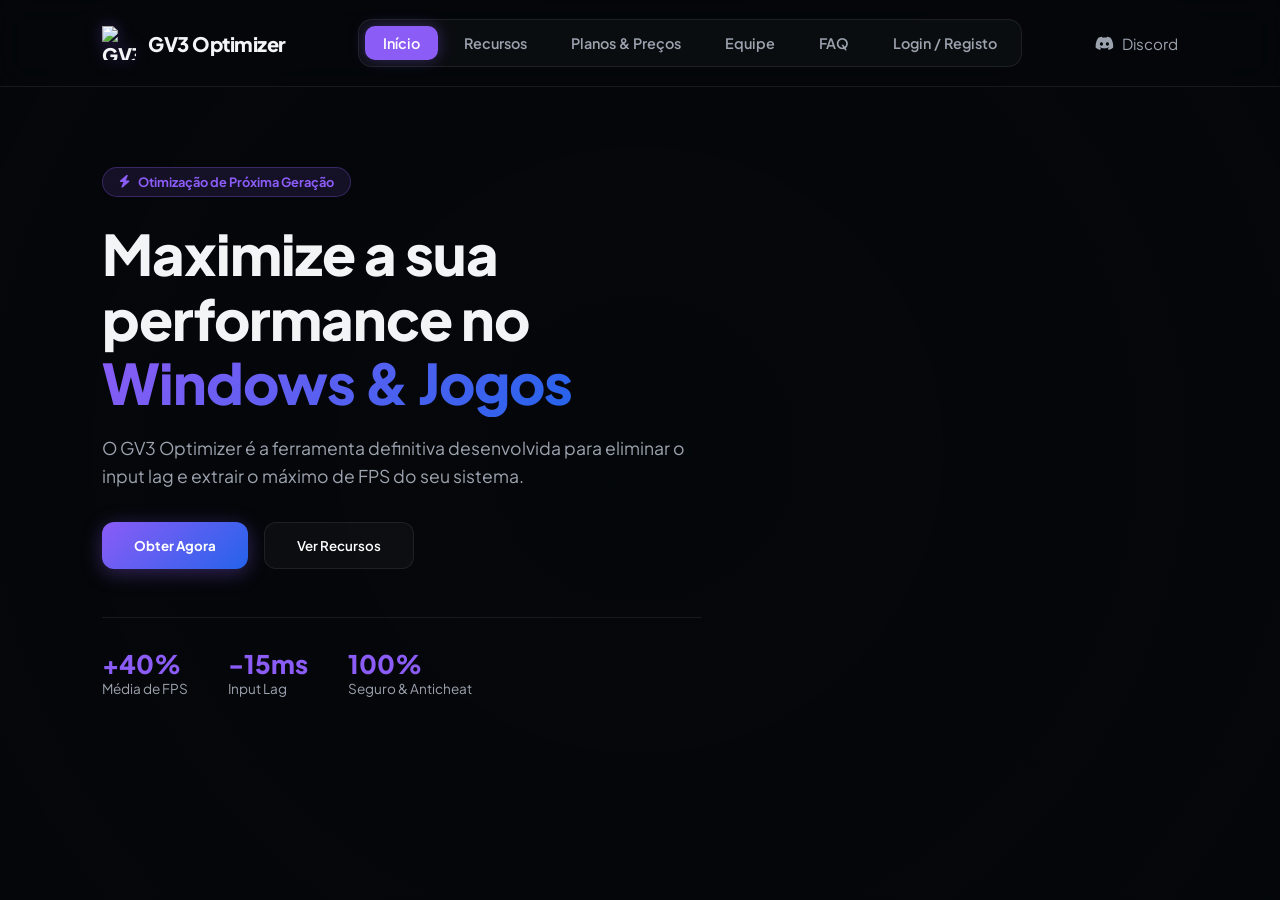
==== commit 260e8f07: "Update print statement from 'Hello' to 'Goodbye'" ====
--- a/index.html
+++ b/index.html
@@ -11,7 +11,7 @@
   
   <style>
     /* ==========================================
-       1. VARIÁVEIS E RESET GLOBAL
+       1. VARIAVEIS E RESET
        ========================================== */
     :root {
       --bg-dark: #05070a;
@@ -43,6 +43,7 @@
       position: relative;
     }
 
+    /* BACKGROUND VIDEO */
     .bg-video-container {
       position: fixed;
       top: 0;
@@ -74,7 +75,7 @@
     }
 
     /* ==========================================
-       2. NAVEGAÇÃO / NAVBAR
+       2. NAVBAR & NAVEGAÇÃO DE ABAS
        ========================================== */
     .navbar {
       display: flex;
@@ -152,7 +153,7 @@
     .btn-discord:hover { color: #ffffff; }
 
     /* ==========================================
-       3. CONTEÚDO E LAYOUT
+       3. CONTEÚDO DAS ABAS
        ========================================== */
     .main-container {
       flex: 1;
@@ -175,7 +176,7 @@
     }
 
     /* ==========================================
-       4. HERO SECTION
+       4. HERO
        ========================================== */
     .hero {
       display: flex;
@@ -258,13 +259,59 @@
 
     .btn-hero-outline:hover { border-color: rgba(255, 255, 255, 0.2); }
 
+    .metrics-grid {
+      display: flex;
+      gap: 2.5rem;
+      border-top: 1px solid var(--card-border);
+      padding-top: 1.8rem;
+    }
+
+    .metric h3 { font-size: 1.6rem; color: var(--accent-purple); font-weight: 800; }
+    .metric p { color: var(--text-muted); font-size: 0.85rem; }
+
+    /* ==========================================
+       5. RECURSOS & PLANOS
+       ========================================== */
     .section-title { text-align: center; margin-bottom: 3rem; }
     .section-title h2 { font-size: 2.5rem; font-weight: 800; margin-bottom: 0.5rem; }
     .section-title p { color: var(--text-muted); font-size: 1rem; }
 
-    /* ==========================================
-       5. CARTÕES E PLANOS (IMAGEM 16)
-       ========================================== */
+    .features-grid {
+      display: grid;
+      grid-template-columns: repeat(auto-fit, minmax(320px, 1fr));
+      gap: 1.5rem;
+    }
+
+    .feature-card {
+      background: var(--card-bg);
+      border: 1px solid var(--card-border);
+      backdrop-filter: blur(12px);
+      border-radius: 16px;
+      padding: 2rem;
+      transition: transform 0.3s, border-color 0.3s;
+    }
+
+    .feature-card:hover {
+      border-color: rgba(139, 92, 246, 0.4);
+      transform: translateY(-5px);
+    }
+
+    .f-icon {
+      width: 48px;
+      height: 48px;
+      background: rgba(139, 92, 246, 0.15);
+      color: var(--accent-purple);
+      border-radius: 12px;
+      display: flex;
+      align-items: center;
+      justify-content: center;
+      font-size: 1.25rem;
+      margin-bottom: 1.2rem;
+    }
+
+    .feature-card h3 { font-size: 1.2rem; margin-bottom: 0.6rem; }
+    .feature-card p { color: var(--text-muted); font-size: 0.92rem; line-height: 1.5; }
+
     .card-free {
       background: var(--card-bg);
       border: 1px solid var(--card-border);
@@ -338,10 +385,7 @@
     }
 
     .btn-plan-primary { background: var(--accent-blue); color: #fff; }
-    .btn-plan-primary:hover { background: #1d4ed8; }
-    
     .btn-plan-outline { border: 1px solid var(--card-border); color: #fff; background: rgba(255, 255, 255, 0.02); }
-    .btn-plan-outline:hover { background: rgba(255, 255, 255, 0.08); }
 
     .features-list {
       margin-top: 2rem;
@@ -357,10 +401,53 @@
       gap: 0.8rem;
     }
 
-    .features-list li { color: var(--text-muted); font-size: 0.9rem; display: flex; align-items: center; gap: 10px; }
+    .features-list li { color: var(--text-muted); font-size: 0.9rem; }
 
     /* ==========================================
-       6. MODAL PIX FLUTUANTE (IMAGEM 15)
+       6. PAINEL ADMIN & FORMULÁRIOS
+       ========================================== */
+    .admin-container {
+      background: var(--card-bg);
+      border: 1px solid var(--card-border);
+      border-radius: 16px;
+      padding: 2rem;
+      margin-bottom: 2rem;
+    }
+
+    .admin-grid {
+      display: grid;
+      grid-template-columns: repeat(auto-fit, minmax(280px, 1fr));
+      gap: 1.5rem;
+      margin-top: 1.5rem;
+    }
+
+    .input-group {
+      display: flex;
+      flex-direction: column;
+      gap: 6px;
+      margin-bottom: 1rem;
+    }
+
+    .input-group label {
+      font-size: 0.85rem;
+      color: var(--text-muted);
+    }
+
+    .input-field {
+      width: 100%;
+      background: rgba(255, 255, 255, 0.04);
+      border: 1px solid var(--card-border);
+      padding: 12px 14px;
+      border-radius: 10px;
+      color: #fff;
+      font-size: 0.95rem;
+      outline: none;
+    }
+
+    .input-field:focus { border-color: var(--accent-purple); }
+
+    /* ==========================================
+       7. MODAL FLUTUANTE DE PAGAMENTO (IMAGEM 15)
        ========================================== */
     .pix-modal-overlay {
       position: fixed;
@@ -429,13 +516,6 @@
       margin: 0.5rem 0;
     }
 
-    .pix-price-discount {
-      font-size: 0.9rem;
-      color: var(--text-muted);
-      text-decoration: line-through;
-      margin-right: 8px;
-    }
-
     .pix-qr-box {
       background: #ffffff;
       width: 170px;
@@ -443,9 +523,6 @@
       padding: 10px;
       border-radius: 14px;
       margin: 1.2rem auto;
-      display: flex;
-      align-items: center;
-      justify-content: center;
     }
 
     .pix-qr-box img {
@@ -456,7 +533,7 @@
     .coupon-container {
       display: flex;
       gap: 8px;
-      margin: 1.2rem 0 0.5rem 0;
+      margin: 1.2rem 0;
     }
 
     .coupon-container input {
@@ -464,31 +541,15 @@
       text-transform: uppercase;
     }
 
-    .input-field {
-      width: 100%;
-      background: rgba(255, 255, 255, 0.04);
-      border: 1px solid var(--card-border);
-      padding: 12px 14px;
-      border-radius: 10px;
-      color: #fff;
-      font-size: 0.95rem;
-      outline: none;
-    }
-
-    .input-field:focus { border-color: var(--accent-purple); }
-
-    /* ==========================================
-       7. RESPONSIVIDADE
-       ========================================== */
+    /* RESPONSIVIDADE */
     @media (max-width: 768px) {
       .navbar { padding: 0.8rem 1rem !important; flex-wrap: wrap; }
       .nav-tabs { overflow-x: auto; width: 100%; margin-top: 8px; }
       .tab-btn { padding: 6px 12px !important; white-space: nowrap; }
       .hero { flex-direction: column !important; text-align: center; }
       .hero h1 { font-size: 2.2rem !important; }
-      .pricing-grid { grid-template-columns: 1fr !important; }
+      .pricing-grid, .features-grid { grid-template-columns: 1fr !important; }
       .card-free { flex-direction: column !important; text-align: center; }
-      .pix-modal-card { padding: 1.4rem !important; }
     }
   </style>
 </head>
@@ -513,12 +574,15 @@
       <button class="tab-btn" onclick="switchTab('tab-precos')">Planos & Preços</button>
       <button class="tab-btn" onclick="switchTab('tab-equipe')">Equipe</button>
       <button class="tab-btn" onclick="switchTab('tab-faq')">FAQ</button>
+      <button class="tab-btn" id="nav-login-btn" onclick="switchTab('tab-login')">Login / Registo</button>
+      <button class="tab-btn" id="nav-admin-btn" style="display:none;" onclick="switchTab('tab-admin')">Admin Panel</button>
     </div>
 
     <div class="nav-right">
       <a href="https://discord.gg/gv3" target="_blank" class="btn-discord">
         <i class="fa-brands fa-discord"></i> Discord
       </a>
+      <button id="user-logout-btn" class="btn-hero-outline" style="display:none; padding: 6px 12px; font-size: 0.8rem;" onclick="logoutUser()">Sair</button>
     </div>
   </nav>
 
@@ -537,6 +601,21 @@
             <button class="btn-hero-primary" onclick="switchTab('tab-precos')">Obter Agora</button>
             <button class="btn-hero-outline" onclick="switchTab('tab-recursos')">Ver Recursos</button>
           </div>
+
+          <div class="metrics-grid">
+            <div class="metric">
+              <h3>+40%</h3>
+              <p>Média de FPS</p>
+            </div>
+            <div class="metric">
+              <h3>-15ms</h3>
+              <p>Input Lag</p>
+            </div>
+            <div class="metric">
+              <h3>100%</h3>
+              <p>Seguro & Anticheat</p>
+            </div>
+          </div>
         </div>
       </section>
     </div>
@@ -545,6 +624,24 @@
       <div class="section-title">
         <h2>Recursos Avançados</h2>
         <p>Tudo o que precisa para transformar o seu sistema numa máquina de alta performance.</p>
+      </div>
+
+      <div class="features-grid">
+        <div class="feature-card">
+          <div class="f-icon"><i class="fa-solid fa-gauge-high"></i></div>
+          <h3>Limpeza de RAM e CPU</h3>
+          <p>Otimização em tempo real para evitar engasgos em jogos pesados.</p>
+        </div>
+        <div class="feature-card">
+          <div class="f-icon"><i class="fa-solid fa-network-wired"></i></div>
+          <h3>Otimização de Rede</h3>
+          <p>Ajustes no protocolo TCP/IP para reduzir o ping e a perda de pacotes.</p>
+        </div>
+        <div class="feature-card">
+          <div class="f-icon"><i class="fa-solid fa-sliders"></i></div>
+          <h3>Tweaks Personalizados</h3>
+          <p>Mais de 50 otimizações exclusivas para o sistema operacional Windows.</p>
+        </div>
       </div>
     </div>
 
@@ -614,12 +711,91 @@
     <div id="tab-equipe" class="tab-content">
       <div class="section-title">
         <h2>Nossa Equipe</h2>
+        <p>Os desenvolvedores por trás do projeto.</p>
       </div>
     </div>
 
     <div id="tab-faq" class="tab-content">
       <div class="section-title">
         <h2>Perguntas Frequentes</h2>
+      </div>
+    </div>
+
+    <div id="tab-login" class="tab-content">
+      <div style="max-width: 400px; margin: 0 auto;" class="admin-container">
+        <h2 style="text-align: center; margin-bottom: 1.5rem;" id="login-title">Acesse a sua Conta</h2>
+        
+        <div class="input-group">
+          <label>E-mail</label>
+          <input type="email" id="loginEmail" class="input-field" placeholder="seuemail@exemplo.com">
+        </div>
+
+        <div class="input-group">
+          <label>Palavra-passe</label>
+          <input type="password" id="loginPassword" class="input-field" placeholder="******">
+        </div>
+
+        <button class="btn-hero-primary" style="width: 100%; margin-top: 1rem;" onclick="handleAuthAction()">Entrar</button>
+        
+        <p style="text-align: center; margin-top: 1rem; font-size: 0.85rem; color: var(--text-muted);">
+          <span id="toggle-auth-text">Ainda não tem conta?</span> 
+          <a href="#" style="color: var(--accent-purple);" onclick="toggleAuthMode(); return false;" id="toggle-auth-link">Registar-se</a>
+        </p>
+      </div>
+    </div>
+
+    <div id="tab-admin" class="tab-content">
+      <div class="admin-container">
+        <h2>Painel Administrativo</h2>
+        <p style="color: var(--text-muted); font-size: 0.9rem;">Gerencie o sistema, usuários, cupons de desconto e cores.</p>
+        
+        <div class="admin-grid">
+          <div style="background: rgba(255,255,255,0.02); padding: 1.5rem; border-radius: 12px; border: 1px solid var(--card-border);">
+            <h3><i class="fa-solid fa-ticket"></i> Gerar Cupom</h3>
+            
+            <div class="input-group" style="margin-top: 1rem;">
+              <label>Código do Cupom</label>
+              <input type="text" id="couponCode" class="input-field" placeholder="EX: PROMO20" style="text-transform: uppercase;">
+            </div>
+
+            <div class="input-group">
+              <label>Desconto (%)</label>
+              <input type="number" id="couponDiscount" class="input-field" placeholder="Ex: 20">
+            </div>
+
+            <button class="btn-hero-primary" style="width: 100%;" onclick="createCoupon()">Criar Cupom</button>
+
+            <h4 style="margin-top: 1.5rem; font-size: 0.9rem;">Cupons Ativos:</h4>
+            <ul id="admin-coupons-list" style="list-style: none; margin-top: 0.5rem; font-size: 0.85rem; color: var(--text-muted);">
+              </ul>
+          </div>
+
+          <div style="background: rgba(255,255,255,0.02); padding: 1.5rem; border-radius: 12px; border: 1px solid var(--card-border);">
+            <h3><i class="fa-solid fa-palette"></i> Alterar Tema de Cores</h3>
+            
+            <div class="input-group" style="margin-top: 1rem;">
+              <label>Roxo Principal</label>
+              <input type="color" id="pickerPurple" value="#8b5cf6" style="width: 100%; height: 40px; border: none; cursor: pointer; background: transparent;">
+            </div>
+
+            <div class="input-group">
+              <label>Azul Destaque</label>
+              <input type="color" id="pickerBlue" value="#2563eb" style="width: 100%; height: 40px; border: none; cursor: pointer; background: transparent;">
+            </div>
+
+            <div class="input-group">
+              <label>Fundo Escuro</label>
+              <input type="color" id="pickerBg" value="#05070a" style="width: 100%; height: 40px; border: none; cursor: pointer; background: transparent;">
+            </div>
+
+            <div class="input-group">
+              <label>Fundo dos Cards</label>
+              <input type="color" id="pickerCardBg" value="#0f1420" style="width: 100%; height: 40px; border: none; cursor: pointer; background: transparent;">
+            </div>
+
+            <button class="btn-hero-outline" style="width: 100%; margin-top: 0.5rem;" onclick="updateTheme()">Salvar Tema no Firebase</button>
+          </div>
+        </div>
       </div>
     </div>
 
@@ -634,17 +810,13 @@
       </div>
       
       <h3 id="pixModalTitle" style="font-size: 1.3rem; font-weight: 800;">Assinatura do Plano</h3>
-      
-      <div style="display: flex; align-items: center; justify-content: center;">
-        <span id="pixOldPrice" class="pix-price-discount" style="display: none;"></span>
-        <div class="pix-price-tag" id="pixModalPrice">R$ 0,00</div>
-      </div>
+      <div class="pix-price-tag" id="pixModalPrice">R$ 0,00</div>
 
       <div class="coupon-container">
         <input type="text" id="pixCouponInput" class="input-field" placeholder="Inserir Cupom">
         <button class="btn-hero-primary" style="padding: 10px 16px; font-size: 0.85rem;" onclick="validarCupomPix()">Aplicar</button>
       </div>
-      <p id="pixCouponMsg" style="font-size: 0.8rem; margin-bottom: 10px; display: none;"></p>
+      <p id="pixCouponMsg" style="font-size: 0.8rem; margin-top: -8px; margin-bottom: 10px; display: none;"></p>
 
       <div class="pix-qr-box">
         <img id="pixModalQrImg" src="" alt="QR Code PIX">
@@ -664,9 +836,28 @@
     </div>
   </div>
 
-  <script>
-    // TROCA DE ABAS
-    function switchTab(tabId) {
+  <script type="module">
+    import { initializeApp } from "https://www.gstatic.com/firebasejs/10.8.0/firebase-app.js";
+    import { getAuth, signInWithEmailAndPassword, createUserWithEmailAndPassword, signOut, onAuthStateChanged } from "https://www.gstatic.com/firebasejs/10.8.0/firebase-auth.js";
+    import { getFirestore, doc, setDoc, getDoc, getDocs, collection, deleteDoc } from "https://www.gstatic.com/firebasejs/10.8.0/firebase-firestore.js";
+
+    const firebaseConfig = {
+      apiKey: "AIzaSyDummyKeyReplaceWithYours",
+      authDomain: "gv3-optimizer.firebaseapp.com",
+      projectId: "gv3-optimizer",
+      storageBucket: "gv3-optimizer.appspot.com",
+      messagingSenderId: "123456789",
+      appId: "1:123456789:web:abcdef"
+    };
+
+    const app = initializeApp(firebaseConfig);
+    const auth = getAuth(app);
+    const db = getFirestore(app);
+
+    let isRegisterMode = false;
+
+    // GERENCIAMENTO DE ABAS
+    window.switchTab = function(tabId) {
       document.querySelectorAll('.tab-content').forEach(tab => tab.classList.remove('active'));
       document.querySelectorAll('.tab-btn').forEach(btn => btn.classList.remove('active'));
 
@@ -677,16 +868,140 @@
         btn.getAttribute('onclick') && btn.getAttribute('onclick').includes(tabId)
       );
       if (activeBtn) activeBtn.classList.add('active');
-    }
+    };
+
+    // AUTH / LOGIN / REGISTO
+    window.toggleAuthMode = function() {
+      isRegisterMode = !isRegisterMode;
+      document.getElementById('login-title').innerText = isRegisterMode ? 'Crie a sua Conta' : 'Acesse a sua Conta';
+      document.getElementById('toggle-auth-text').innerText = isRegisterMode ? 'Já tem uma conta?' : 'Ainda não tem conta?';
+      document.getElementById('toggle-auth-link').innerText = isRegisterMode ? 'Entrar' : 'Registar-se';
+    };
+
+    window.handleAuthAction = async function() {
+      const email = document.getElementById('loginEmail').value.trim();
+      const pass = document.getElementById('loginPassword').value.trim();
+
+      if(!email || !pass) return alert('Preencha todos os campos!');
+
+      try {
+        if(isRegisterMode) {
+          await createUserWithEmailAndPassword(auth, email, pass);
+          alert('Conta criada com sucesso!');
+        } else {
+          await signInWithEmailAndPassword(auth, email, pass);
+          alert('Login efetuado com sucesso!');
+        }
+        switchTab('tab-inicio');
+      } catch (err) {
+        alert('Erro na autenticação: ' + err.message);
+      }
+    };
+
+    window.logoutUser = function() {
+      signOut(auth).then(() => {
+        alert('Desconectado com sucesso.');
+        location.reload();
+      });
+    };
+
+    onAuthStateChanged(auth, async (user) => {
+      if(user) {
+        document.getElementById('nav-login-btn').style.display = 'none';
+        document.getElementById('user-logout-btn').style.display = 'inline-block';
+
+        // Verifica se é Admin no Firestore
+        const userDoc = await getDoc(doc(db, 'users', user.uid));
+        if(userDoc.exists() && userDoc.data().role === 'admin') {
+          document.getElementById('nav-admin-btn').style.display = 'inline-block';
+          loadAdminCoupons();
+        }
+      } else {
+        document.getElementById('nav-login-btn').style.display = 'inline-block';
+        document.getElementById('user-logout-btn').style.display = 'none';
+        document.getElementById('nav-admin-btn').style.display = 'none';
+      }
+    });
+
+    // GERADOR DE CUPONS (PAINEL ADMIN)
+    window.createCoupon = async function() {
+      const code = document.getElementById('couponCode').value.trim().toUpperCase();
+      const discount = parseFloat(document.getElementById('couponDiscount').value);
+
+      if(!code || isNaN(discount)) return alert('Digite um código e porcentagem válidos!');
+
+      await setDoc(doc(db, 'coupons', code), { discount, createdAt: new Date() });
+      alert(`Cupom ${code} de ${discount}% criado com sucesso!`);
+      document.getElementById('couponCode').value = '';
+      document.getElementById('couponDiscount').value = '';
+      loadAdminCoupons();
+    };
+
+    async function loadAdminCoupons() {
+      const listEl = document.getElementById('admin-coupons-list');
+      listEl.innerHTML = '';
+      const snap = await getDocs(collection(db, 'coupons'));
+      snap.forEach(docSnap => {
+        const data = docSnap.data();
+        listEl.innerHTML += `<li style="display:flex; justify-content:space-between; margin-bottom: 5px;">
+          <span><strong>${docSnap.id}</strong> - ${data.discount}% OFF</span>
+          <button onclick="removeCoupon('${docSnap.id}')" style="background:none; border:none; color:#ef4444; cursor:pointer;"><i class="fa-solid fa-trash"></i></button>
+        </li>`;
+      });
+    }
+
+    window.removeCoupon = async function(code) {
+      if(confirm(`Deseja deletar o cupom ${code}?`)) {
+        await deleteDoc(doc(db, 'coupons', code));
+        loadAdminCoupons();
+      }
+    };
+
+    // TEMAS NO FIREBASE
+    window.updateTheme = async function() {
+      const purple = document.getElementById('pickerPurple').value;
+      const blue = document.getElementById('pickerBlue').value;
+      const bg = document.getElementById('pickerBg').value;
+      const cardBg = document.getElementById('pickerCardBg').value;
+
+      applyThemeValues(purple, blue, bg, cardBg);
+      await setDoc(doc(db, 'config', 'theme'), { purple, blue, bg, cardBg });
+      alert('Tema salvo e sincronizado!');
+    };
+
+    function applyThemeValues(purple, blue, bg, cardBg) {
+      const root = document.documentElement;
+      root.style.setProperty('--accent-purple', purple);
+      root.style.setProperty('--accent-blue', blue);
+      root.style.setProperty('--bg-dark', bg);
+      root.style.setProperty('--card-bg', hexToRgba(cardBg, 0.65));
+    }
+
+    function hexToRgba(hex, alpha) {
+      let c = hex.replace('#','');
+      if(c.length===3) c = c.split('').map(x => x+x).join('');
+      let num = parseInt(c,16);
+      return `rgba(${num>>16},${(num>>8)&255},${num&255},${alpha})`;
+    }
+
+    // Carregar tema salvo ao iniciar
+    (async () => {
+      try {
+        const themeSnap = await getDoc(doc(db, 'config', 'theme'));
+        if(themeSnap.exists()) {
+          const t = themeSnap.data();
+          applyThemeValues(t.purple, t.blue, t.bg, t.cardBg);
+        }
+      } catch(e) {}
+    })();
 
     /* ==========================================
-       LÓGICA DO MODAL PIX E GERADOR DE CUPOM
+       LÓGICA DA TELA FLUTUANTE PIX E BUSCA NO FIREBASE
        ========================================== */
     let precoOriginal = 0;
     let porcentagemDesconto = 0;
-    const CHAVE_PIX_OFICIAL = "suachavepixaqui@email.com"; // Configure aqui a sua chave PIX
-
-    // Abre o modal ao clicar em qualquer plano
+    const CHAVE_PIX_OFICIAL = "suachavepixaqui@email.com"; // Substitua com a sua chave PIX
+
     window.abrirModalPix = function(nomePlano, valor) {
       precoOriginal = parseFloat(valor);
       porcentagemDesconto = 0;
@@ -694,7 +1009,6 @@
       document.getElementById('pixModalTitle').innerText = `Assinatura ${nomePlano}`;
       document.getElementById('pixCouponInput').value = '';
       document.getElementById('pixCouponMsg').style.display = 'none';
-      document.getElementById('pixOldPrice').style.display = 'none';
 
       atualizarValoresEPayload();
       document.getElementById('pixModalOverlay').classList.add('active');
@@ -704,69 +1018,65 @@
       document.getElementById('pixModalOverlay').classList.remove('active');
     };
 
-    // Validação inteligente do cupom
-    window.validarCupomPix = function() {
+    // Validação com consulta DIRETA ao FIREBASE FIRESTORE
+    window.validarCupomPix = async function() {
       const cupomDigitado = document.getElementById('pixCouponInput').value.trim().toUpperCase();
       const msgEl = document.getElementById('pixCouponMsg');
 
-      let descontoEncontrado = 0;
-
-      // 1. Procura na lista de cupons globais do admin se existir
-      if (typeof coupons !== 'undefined' && coupons[cupomDigitado]) {
-        descontoEncontrado = coupons[cupomDigitado];
-      } 
-      // 2. Cupons pré-definidos de contingência
-      else if (cupomDigitado === 'GV3OFF') {
-        descontoEncontrado = 10;
-      } else if (cupomDigitado === 'VIP50') {
-        descontoEncontrado = 50;
+      if(!cupomDigitado) {
+        msgEl.style.color = '#ef4444';
+        msgEl.innerText = 'Digite um cupom.';
+        msgEl.style.display = 'block';
+        return;
       }
 
-      if (descontoEncontrado > 0) {
-        porcentagemDesconto = descontoEncontrado;
-        msgEl.style.color = 'var(--accent-green)';
-        msgEl.innerText = `Cupom aplicado! ${porcentagemDesconto}% de desconto.`;
-        msgEl.style.display = 'block';
-      } else {
+      try {
+        // Consulta o cupom no banco Firestore na coleção 'coupons'
+        const couponRef = doc(db, 'coupons', cupomDigitado);
+        const couponSnap = await getDoc(couponRef);
+
+        if(couponSnap.exists()) {
+          const couponData = couponSnap.data();
+          porcentagemDesconto = parseFloat(couponData.discount) || 0;
+          
+          msgEl.style.color = 'var(--accent-green)';
+          msgEl.innerText = `Cupom aplicado! ${porcentagemDesconto}% de desconto.`;
+          msgEl.style.display = 'block';
+        } else {
+          porcentagemDesconto = 0;
+          msgEl.style.color = '#ef4444';
+          msgEl.innerText = 'Cupom inválido ou expirado.';
+          msgEl.style.display = 'block';
+        }
+      } catch (err) {
         porcentagemDesconto = 0;
         msgEl.style.color = '#ef4444';
-        msgEl.innerText = 'Cupom inválido ou expirado.';
+        msgEl.innerText = 'Erro ao validar cupom.';
         msgEl.style.display = 'block';
       }
 
       atualizarValoresEPayload();
     };
 
-    // Recalcula o preço final, copia e cola e recria o QR Code
     function atualizarValoresEPayload() {
       const valorFinal = precoOriginal * (1 - porcentagemDesconto / 100);
-      const oldPriceEl = document.getElementById('pixOldPrice');
-
-      if (porcentagemDesconto > 0) {
-        oldPriceEl.innerText = precoOriginal.toLocaleString('pt-BR', { style: 'currency', currency: 'BRL' });
-        oldPriceEl.style.display = 'inline-block';
-      } else {
-        oldPriceEl.style.display = 'none';
-      }
-
+      
       document.getElementById('pixModalPrice').innerText = valorFinal.toLocaleString('pt-BR', { 
         style: 'currency', 
         currency: 'BRL' 
       });
 
-      // Geração do Payload Padrão EMV PIX
       const payloadPix = `00020126360014BR.GOV.BCB.PIX0114${CHAVE_PIX_OFICIAL}5204000053039865405${valorFinal.toFixed(2)}5802BR5913GV3OPTIMIZER6009SAOPAULO62070503***6304`;
       
       document.getElementById('pixModalCopyInput').value = payloadPix;
       document.getElementById('pixModalQrImg').src = `https://api.qrserver.com/v1/create-qr-code/?size=170x170&data=${encodeURIComponent(payloadPix)}`;
     }
 
-    // Copia a chave Pix para a área de transferência
     window.copiarPixPayload = function() {
       const input = document.getElementById('pixModalCopyInput');
       input.select();
       navigator.clipboard.writeText(input.value);
-      alert('Código PIX Copia e Cola copiado para a área de transferência!');
+      alert('Código PIX Copia e Cola copiado com sucesso!');
     };
   </script>
 </body>
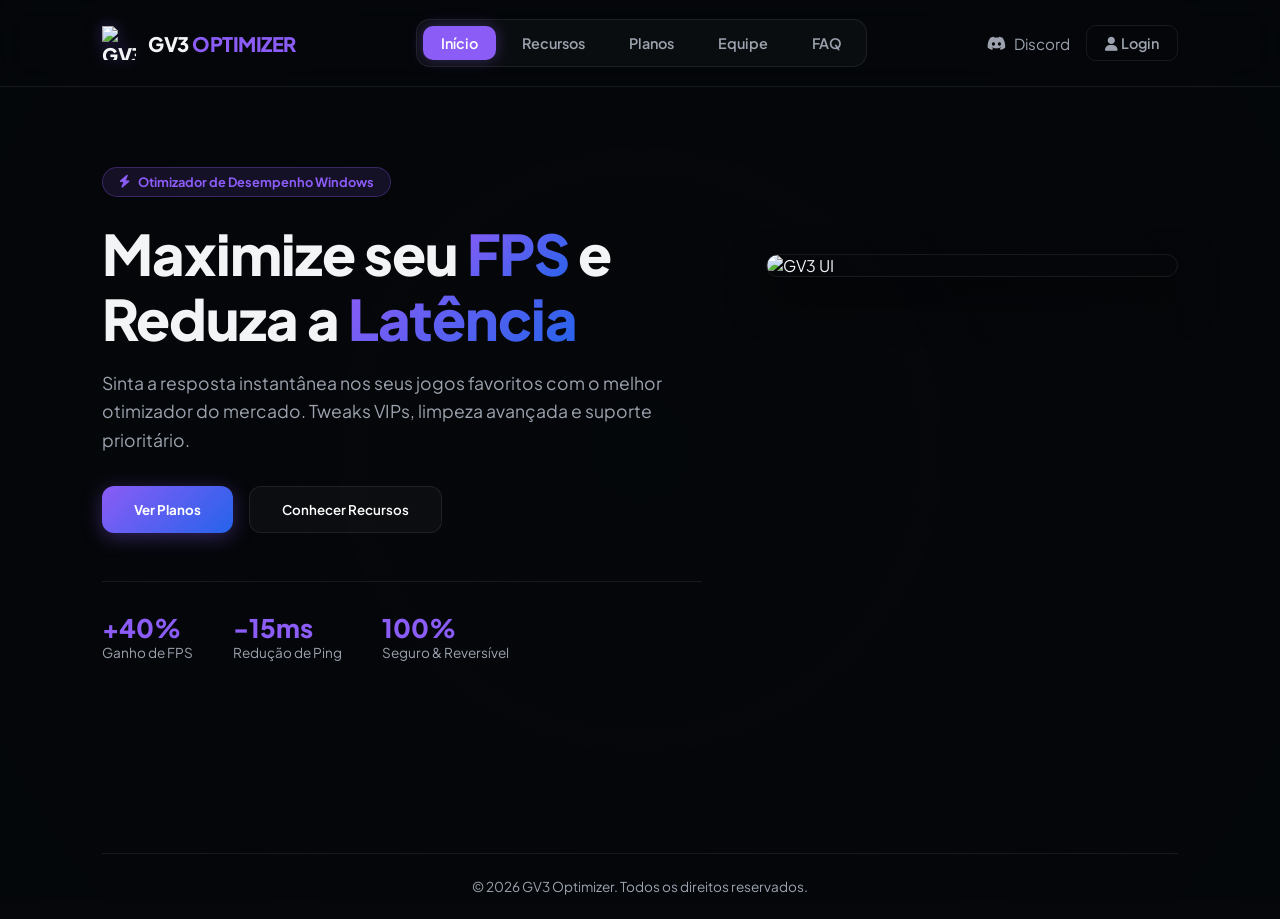
==== commit cf751b61: "Update index.html" ====
--- a/index.html
+++ b/index.html
@@ -11,7 +11,7 @@
   
   <style>
     /* ==========================================
-       1. VARIAVEIS E RESET
+       1. VARIÁVEIS E RESET
        ========================================== */
     :root {
       --bg-dark: #05070a;
@@ -43,7 +43,6 @@
       position: relative;
     }
 
-    /* BACKGROUND VIDEO */
     .bg-video-container {
       position: fixed;
       top: 0;
@@ -75,7 +74,7 @@
     }
 
     /* ==========================================
-       2. NAVBAR & NAVEGAÇÃO DE ABAS
+       2. NAVBAR & NAVEGAÇÃO
        ========================================== */
     .navbar {
       display: flex;
@@ -269,6 +268,24 @@
     .metric h3 { font-size: 1.6rem; color: var(--accent-purple); font-weight: 800; }
     .metric p { color: var(--text-muted); font-size: 0.85rem; }
 
+    .layers-container {
+      position: relative;
+      width: 450px;
+      height: 320px;
+    }
+
+    .layer {
+      position: absolute;
+      width: 100%;
+      border-radius: 16px;
+      border: 1px solid var(--card-border);
+      box-shadow: 0 20px 40px rgba(0,0,0,0.6);
+      transition: transform 0.3s;
+      object-fit: cover;
+    }
+
+    .layer-2 { top: 25px; left: 25px; z-index: 2; opacity: 0.75; }
+
     /* ==========================================
        5. RECURSOS & PLANOS
        ========================================== */
@@ -404,50 +421,181 @@
     .features-list li { color: var(--text-muted); font-size: 0.9rem; }
 
     /* ==========================================
-       6. PAINEL ADMIN & FORMULÁRIOS
+       6. EQUIPE & FAQ
        ========================================== */
-    .admin-container {
+    .team-grid {
+      display: grid;
+      grid-template-columns: repeat(auto-fit, minmax(250px, 1fr));
+      gap: 2rem;
+      max-width: 1100px;
+      margin: 0 auto;
+    }
+
+    .team-card {
       background: var(--card-bg);
       border: 1px solid var(--card-border);
-      border-radius: 16px;
-      padding: 2rem;
+      border-radius: 20px;
+      padding: 2.5rem 2rem;
+      text-align: center;
+      position: relative;
+    }
+
+    .team-avatar {
+      width: 100px;
+      height: 100px;
+      border-radius: 50%;
+      object-fit: cover;
+      border: 3px solid var(--accent-purple);
+      margin-bottom: 1.2rem;
+      box-shadow: 0 0 20px var(--accent-purple-glow);
+    }
+
+    .team-role {
+      color: var(--accent-purple);
+      font-size: 0.85rem;
+      font-weight: 700;
+      display: block;
+      margin: 0.4rem 0 1rem 0;
+    }
+
+    .faq-container { max-width: 800px; margin: 0 auto; }
+
+    .faq-item {
+      background: var(--card-bg);
+      border: 1px solid var(--card-border);
+      border-radius: 12px;
+      margin-bottom: 1rem;
+      padding: 1.2rem 1.5rem;
+    }
+
+    .faq-item summary {
+      cursor: pointer;
+      font-weight: 700;
+      list-style: none;
+      display: flex;
+      justify-content: space-between;
+      align-items: center;
+    }
+
+    .faq-answer {
+      margin-top: 1rem;
+      color: var(--text-muted);
+      font-size: 0.95rem;
+      border-top: 1px solid var(--card-border);
+      padding-top: 1rem;
+    }
+
+    .spoiler-img {
+      width: 100%;
+      border-radius: 10px;
+      margin-top: 1rem;
+      border: 1px solid var(--card-border);
+    }
+
+    /* ==========================================
+       7. PAINÉIS DE LOGIN, ADMIN & USUÁRIO
+       ========================================== */
+    .admin-box {
+      background: var(--card-bg);
+      border: 1px solid var(--card-border);
+      border-radius: 20px;
+      padding: 2.5rem;
+      max-width: 500px;
+      margin: 0 auto;
+    }
+
+    .admin-panel {
+      background: var(--card-bg);
+      border: 1px solid var(--card-border);
+      border-radius: 20px;
+      padding: 2.5rem;
+      max-width: 900px;
+      margin: 0 auto;
+    }
+
+    .admin-section {
       margin-bottom: 2rem;
-    }
-
-    .admin-grid {
-      display: grid;
-      grid-template-columns: repeat(auto-fit, minmax(280px, 1fr));
-      gap: 1.5rem;
-      margin-top: 1.5rem;
-    }
-
-    .input-group {
-      display: flex;
-      flex-direction: column;
-      gap: 6px;
+      padding-bottom: 2rem;
+      border-bottom: 1px solid var(--card-border);
+    }
+
+    .admin-section h3 {
+      color: var(--accent-purple);
       margin-bottom: 1rem;
     }
 
-    .input-group label {
-      font-size: 0.85rem;
-      color: var(--text-muted);
-    }
+    .form-group { margin-bottom: 1.2rem; }
 
     .input-field {
       width: 100%;
-      background: rgba(255, 255, 255, 0.04);
+      background: rgba(0, 0, 0, 0.3);
       border: 1px solid var(--card-border);
-      padding: 12px 14px;
+      color: var(--text-main);
+      padding: 12px 16px;
       border-radius: 10px;
-      color: #fff;
-      font-size: 0.95rem;
+      font-size: 0.9rem;
       outline: none;
     }
 
     .input-field:focus { border-color: var(--accent-purple); }
 
+    .user-table {
+      width: 100%;
+      border-collapse: collapse;
+      margin-top: 1rem;
+    }
+
+    .user-table th, .user-table td {
+      padding: 12px 16px;
+      text-align: left;
+      border-bottom: 1px solid var(--card-border);
+      font-size: 0.85rem;
+    }
+
+    .user-table th { color: var(--text-muted); font-weight: 600; }
+
+    .badge-user {
+      padding: 4px 10px;
+      border-radius: 20px;
+      font-size: 0.75rem;
+      font-weight: 700;
+    }
+
+    .badge-dono { background: rgba(239, 68, 68, 0.2); color: #ef4444; }
+    .badge-admin { background: rgba(139, 92, 246, 0.2); color: var(--accent-purple); }
+    .badge-mod { background: rgba(37, 99, 235, 0.2); color: var(--accent-blue); }
+    .badge-membro { background: rgba(156, 163, 175, 0.2); color: var(--text-muted); }
+
+    .badge-vip-status { background: rgba(16, 185, 129, 0.2); color: var(--accent-green); }
+    .badge-free-status { background: rgba(156, 163, 175, 0.2); color: var(--text-muted); }
+
+    .btn-danger {
+      background: rgba(239, 68, 68, 0.2);
+      color: #ef4444;
+      border: 1px solid rgba(239, 68, 68, 0.3);
+      padding: 6px 12px;
+      border-radius: 8px;
+      cursor: pointer;
+      transition: background 0.2s;
+    }
+
+    .btn-danger:hover { background: rgba(239, 68, 68, 0.4); }
+
+    footer {
+      padding: 3rem 8% 1.5rem 8%;
+      margin-top: 4rem;
+    }
+
+    .footer-bottom {
+      text-align: center;
+      color: var(--text-muted);
+      font-size: 0.85rem;
+      border-top: 1px solid var(--card-border);
+      padding-top: 1.5rem;
+    }
+
     /* ==========================================
-       7. MODAL FLUTUANTE DE PAGAMENTO (IMAGEM 15)
+       MODAL FLUTUANTE DE PAGAMENTO (IMAGEM 15)
        ========================================== */
     .pix-modal-overlay {
       position: fixed;
@@ -541,15 +689,13 @@
       text-transform: uppercase;
     }
 
-    /* RESPONSIVIDADE */
+    /* AJUSTES RESPONSIVOS */
     @media (max-width: 768px) {
-      .navbar { padding: 0.8rem 1rem !important; flex-wrap: wrap; }
-      .nav-tabs { overflow-x: auto; width: 100%; margin-top: 8px; }
-      .tab-btn { padding: 6px 12px !important; white-space: nowrap; }
-      .hero { flex-direction: column !important; text-align: center; }
-      .hero h1 { font-size: 2.2rem !important; }
-      .pricing-grid, .features-grid { grid-template-columns: 1fr !important; }
-      .card-free { flex-direction: column !important; text-align: center; }
+      .navbar { padding: 0.8rem 1rem !important; flex-wrap: wrap; justify-content: space-between; }
+      .hero { flex-direction: column; text-align: center; }
+      .hero-cta { justify-content: center; }
+      .metrics-grid { justify-content: center; }
+      .card-free { flex-direction: column; text-align: center; }
     }
   </style>
 </head>
@@ -557,97 +703,107 @@
 
   <div class="bg-video-container">
     <video class="bg-video" autoplay loop muted playsinline>
-      <source src="https://raw.githubusercontent.com/eulsvenomyt/GV3/main/gv3bg.mp4" type="video/mp4">
+      <source src="https://assets.mixkit.co/videos/preview/mixkit-abstract-technology-network-lines-movement-31713-large.mp4" type="video/mp4">
     </video>
   </div>
   <div class="bg-overlay"></div>
 
-  <nav class="navbar">
+  <header class="navbar">
     <div class="logo">
       <img src="https://raw.githubusercontent.com/eulsvenomyt/GV3/main/gv3.png" alt="GV3 Logo">
-      <span>GV3 Optimizer</span>
+      <span>GV3 <span style="color: var(--accent-purple);">OPTIMIZER</span></span>
     </div>
 
-    <div class="nav-tabs">
-      <button class="tab-btn active" onclick="switchTab('tab-inicio')">Início</button>
-      <button class="tab-btn" onclick="switchTab('tab-recursos')">Recursos</button>
-      <button class="tab-btn" onclick="switchTab('tab-precos')">Planos & Preços</button>
-      <button class="tab-btn" onclick="switchTab('tab-equipe')">Equipe</button>
-      <button class="tab-btn" onclick="switchTab('tab-faq')">FAQ</button>
-      <button class="tab-btn" id="nav-login-btn" onclick="switchTab('tab-login')">Login / Registo</button>
-      <button class="tab-btn" id="nav-admin-btn" style="display:none;" onclick="switchTab('tab-admin')">Admin Panel</button>
-    </div>
+    <nav class="nav-tabs">
+      <button class="tab-btn active" onclick="switchTab('inicio', event)">Início</button>
+      <button class="tab-btn" onclick="switchTab('recursos', event)">Recursos</button>
+      <button class="tab-btn" onclick="switchTab('precos', event)">Planos</button>
+      <button class="tab-btn" onclick="switchTab('equipe', event)">Equipe</button>
+      <button class="tab-btn" onclick="switchTab('faq', event)">FAQ</button>
+    </nav>
 
     <div class="nav-right">
       <a href="https://discord.gg/gv3" target="_blank" class="btn-discord">
         <i class="fa-brands fa-discord"></i> Discord
       </a>
-      <button id="user-logout-btn" class="btn-hero-outline" style="display:none; padding: 6px 12px; font-size: 0.8rem;" onclick="logoutUser()">Sair</button>
+      <button class="tab-btn" id="navAccountBtn" onclick="switchTab('login', event)" style="border: 1px solid var(--card-border);">
+        <i class="fa-solid fa-user"></i> <span id="navAccountText">Login</span>
+      </button>
     </div>
-  </nav>
+  </header>
 
   <main class="main-container">
 
-    <div id="tab-inicio" class="tab-content active">
-      <section class="hero">
+    <section id="tab-inicio" class="tab-content active">
+      <div class="hero">
         <div class="hero-left">
           <div class="badge-tag">
-            <i class="fa-solid fa-bolt"></i> Otimização de Próxima Geração
-          </div>
-          <h1>Maximize a sua performance no <span>Windows & Jogos</span></h1>
-          <p class="hero-desc">O GV3 Optimizer é a ferramenta definitiva desenvolvida para eliminar o input lag e extrair o máximo de FPS do seu sistema.</p>
-          
+            <i class="fa-solid fa-bolt"></i> Otimizador de Desempenho Windows
+          </div>
+          <h1>Maximize seu <span>FPS</span> e Reduza a <span>Latência</span></h1>
+          <p class="hero-desc">Sinta a resposta instantânea nos seus jogos favoritos com o melhor otimizador do mercado. Tweaks VIPs, limpeza avançada e suporte prioritário.</p>
           <div class="hero-cta">
-            <button class="btn-hero-primary" onclick="switchTab('tab-precos')">Obter Agora</button>
-            <button class="btn-hero-outline" onclick="switchTab('tab-recursos')">Ver Recursos</button>
-          </div>
-
+            <button class="btn-hero-primary" onclick="switchTab('precos')">Ver Planos</button>
+            <button class="btn-hero-outline" onclick="switchTab('recursos')">Conhecer Recursos</button>
+          </div>
           <div class="metrics-grid">
             <div class="metric">
               <h3>+40%</h3>
-              <p>Média de FPS</p>
+              <p>Ganho de FPS</p>
             </div>
             <div class="metric">
               <h3>-15ms</h3>
-              <p>Input Lag</p>
+              <p>Redução de Ping</p>
             </div>
             <div class="metric">
               <h3>100%</h3>
-              <p>Seguro & Anticheat</p>
+              <p>Seguro & Reversível</p>
             </div>
           </div>
         </div>
-      </section>
-    </div>
-
-    <div id="tab-recursos" class="tab-content">
+        <div class="layers-container">
+          <img src="https://raw.githubusercontent.com/eulsvenomyt/GV3/main/pcmg.png" class="layer" alt="GV3 UI">
+        </div>
+      </div>
+    </section>
+
+    <section id="tab-recursos" class="tab-content">
       <div class="section-title">
-        <h2>Recursos Avançados</h2>
-        <p>Tudo o que precisa para transformar o seu sistema numa máquina de alta performance.</p>
+        <h2>Recursos em Destaque</h2>
+        <p>Desenvolvido para oferecer estabilidade máxima e resposta instantânea.</p>
       </div>
-
       <div class="features-grid">
         <div class="feature-card">
-          <div class="f-icon"><i class="fa-solid fa-gauge-high"></i></div>
-          <h3>Limpeza de RAM e CPU</h3>
-          <p>Otimização em tempo real para evitar engasgos em jogos pesados.</p>
+          <div class="f-icon"><i class="fa-solid fa-microchip"></i></div>
+          <h3>Otimização de Processador</h3>
+          <p>Prioriza o agendamento de tarefas da CPU para jogos, eliminando engasgos e reduzindo latência.</p>
         </div>
         <div class="feature-card">
           <div class="f-icon"><i class="fa-solid fa-network-wired"></i></div>
-          <h3>Otimização de Rede</h3>
-          <p>Ajustes no protocolo TCP/IP para reduzir o ping e a perda de pacotes.</p>
+          <h3>Otimização de Rede & Ping</h3>
+          <p>Ajusta pacotes TCP/IP e DNS para garantir a menor latência possível nas suas partidas online.</p>
         </div>
         <div class="feature-card">
-          <div class="f-icon"><i class="fa-solid fa-sliders"></i></div>
-          <h3>Tweaks Personalizados</h3>
-          <p>Mais de 50 otimizações exclusivas para o sistema operacional Windows.</p>
+          <div class="f-icon"><i class="fa-solid fa-broom"></i></div>
+          <h3>Limpeza de Cache Automática</h3>
+          <p>Remove arquivos temporários e lixo acumulado no sistema que prejudicam a velocidade geral.</p>
+        </div>
+        <div class="feature-card">
+          <div class="f-icon"><i class="fa-solid fa-gauge-high"></i></div>
+          <h3>FPS Estável & Sem Stuttering</h3>
+          <p>Elimina quedas bruscas de quadros e travamentos no meio de trocas de tiro ou momentos decisivos.</p>
+        </div>
+        <div class="feature-card">
+          <div class="f-icon"><i class="fa-solid fa-shield-halved"></i></div>
+          <h3>100% Seguro & Reversível</h3>
+          <p>Sem códigos perigosos. Todos os tweaks são testados e possuem ponto de restauração instantâneo.</p>
         </div>
       </div>
-    </div>
-
-    <div id="tab-precos" class="tab-content">
+    </section>
+
+    <section id="tab-precos" class="tab-content">
       <div class="section-title">
-        <h2>Planos & Preços</h2>
+        <h2>Planos e Preços</h2>
         <p>Escolha o plano ideal para as suas necessidades de otimização.</p>
       </div>
 
@@ -656,7 +812,7 @@
           <h3 style="font-size: 1.4rem; font-weight: 800;">Versão Free <span class="badge-free">GRÁTIS</span></h3>
           <p style="color: var(--text-muted); font-size: 0.95rem; margin-top: 5px;">Recursos básicos para limpeza rápida do sistema.</p>
         </div>
-        <button class="btn-hero-outline" onclick="switchTab('tab-recursos')">Baixar Grátis</button>
+        <button class="btn-hero-outline" onclick="switchTab('recursos')">Baixar Grátis</button>
       </div>
 
       <div class="pricing-grid">
@@ -706,98 +862,48 @@
           </div>
         </div>
       </div>
-    </div>
-
-    <div id="tab-equipe" class="tab-content">
+    </section>
+
+    <section id="tab-equipe" class="tab-content">
       <div class="section-title">
         <h2>Nossa Equipe</h2>
-        <p>Os desenvolvedores por trás do projeto.</p>
+        <p>Conheça quem faz a magia acontecer nos bastidores do GV3.</p>
       </div>
-    </div>
-
-    <div id="tab-faq" class="tab-content">
+      <div class="team-grid" id="publicTeamGrid"></div>
+    </section>
+
+    <section id="tab-faq" class="tab-content">
       <div class="section-title">
         <h2>Perguntas Frequentes</h2>
+        <p>Tire suas dúvidas sobre o GV3 Optimizer.</p>
       </div>
-    </div>
-
-    <div id="tab-login" class="tab-content">
-      <div style="max-width: 400px; margin: 0 auto;" class="admin-container">
-        <h2 style="text-align: center; margin-bottom: 1.5rem;" id="login-title">Acesse a sua Conta</h2>
-        
-        <div class="input-group">
-          <label>E-mail</label>
-          <input type="email" id="loginEmail" class="input-field" placeholder="seuemail@exemplo.com">
-        </div>
-
-        <div class="input-group">
-          <label>Palavra-passe</label>
-          <input type="password" id="loginPassword" class="input-field" placeholder="******">
-        </div>
-
-        <button class="btn-hero-primary" style="width: 100%; margin-top: 1rem;" onclick="handleAuthAction()">Entrar</button>
-        
-        <p style="text-align: center; margin-top: 1rem; font-size: 0.85rem; color: var(--text-muted);">
-          <span id="toggle-auth-text">Ainda não tem conta?</span> 
-          <a href="#" style="color: var(--accent-purple);" onclick="toggleAuthMode(); return false;" id="toggle-auth-link">Registar-se</a>
-        </p>
+      <div class="faq-container">
+        <details class="faq-item">
+          <summary>
+            <span><i class="fa-solid fa-laptop-code"></i> Posso ver a interface do GV3 por dentro?</span>
+            <i class="fa-solid fa-chevron-down"></i>
+          </summary>
+          <div class="faq-answer">
+            <p>Confira abaixo o design moderno do nosso painel principal:</p>
+            <img src="https://raw.githubusercontent.com/eulsvenomyt/GV3/main/pcmg.png" class="spoiler-img" alt="Interface GV3">
+          </div>
+        </details>
+
+        <details class="faq-item">
+          <summary>
+            <span><i class="fa-solid fa-shield-halved"></i> O software corre o risco de dar ban em jogos?</span>
+            <i class="fa-solid fa-chevron-down"></i>
+          </summary>
+          <div class="faq-answer">
+            <p>Não. O GV3 Optimizer atua exclusivamente nas configurações do seu sistema operacional Windows. Ele não injeta arquivos nos jogos e é 100% seguro.</p>
+          </div>
+        </details>
       </div>
-    </div>
-
-    <div id="tab-admin" class="tab-content">
-      <div class="admin-container">
-        <h2>Painel Administrativo</h2>
-        <p style="color: var(--text-muted); font-size: 0.9rem;">Gerencie o sistema, usuários, cupons de desconto e cores.</p>
-        
-        <div class="admin-grid">
-          <div style="background: rgba(255,255,255,0.02); padding: 1.5rem; border-radius: 12px; border: 1px solid var(--card-border);">
-            <h3><i class="fa-solid fa-ticket"></i> Gerar Cupom</h3>
-            
-            <div class="input-group" style="margin-top: 1rem;">
-              <label>Código do Cupom</label>
-              <input type="text" id="couponCode" class="input-field" placeholder="EX: PROMO20" style="text-transform: uppercase;">
-            </div>
-
-            <div class="input-group">
-              <label>Desconto (%)</label>
-              <input type="number" id="couponDiscount" class="input-field" placeholder="Ex: 20">
-            </div>
-
-            <button class="btn-hero-primary" style="width: 100%;" onclick="createCoupon()">Criar Cupom</button>
-
-            <h4 style="margin-top: 1.5rem; font-size: 0.9rem;">Cupons Ativos:</h4>
-            <ul id="admin-coupons-list" style="list-style: none; margin-top: 0.5rem; font-size: 0.85rem; color: var(--text-muted);">
-              </ul>
-          </div>
-
-          <div style="background: rgba(255,255,255,0.02); padding: 1.5rem; border-radius: 12px; border: 1px solid var(--card-border);">
-            <h3><i class="fa-solid fa-palette"></i> Alterar Tema de Cores</h3>
-            
-            <div class="input-group" style="margin-top: 1rem;">
-              <label>Roxo Principal</label>
-              <input type="color" id="pickerPurple" value="#8b5cf6" style="width: 100%; height: 40px; border: none; cursor: pointer; background: transparent;">
-            </div>
-
-            <div class="input-group">
-              <label>Azul Destaque</label>
-              <input type="color" id="pickerBlue" value="#2563eb" style="width: 100%; height: 40px; border: none; cursor: pointer; background: transparent;">
-            </div>
-
-            <div class="input-group">
-              <label>Fundo Escuro</label>
-              <input type="color" id="pickerBg" value="#05070a" style="width: 100%; height: 40px; border: none; cursor: pointer; background: transparent;">
-            </div>
-
-            <div class="input-group">
-              <label>Fundo dos Cards</label>
-              <input type="color" id="pickerCardBg" value="#0f1420" style="width: 100%; height: 40px; border: none; cursor: pointer; background: transparent;">
-            </div>
-
-            <button class="btn-hero-outline" style="width: 100%; margin-top: 0.5rem;" onclick="updateTheme()">Salvar Tema no Firebase</button>
-          </div>
-        </div>
-      </div>
-    </div>
+    </section>
+
+    <section id="tab-login" class="tab-content">
+      <div id="authArea"></div>
+    </section>
 
   </main>
 
@@ -836,171 +942,531 @@
     </div>
   </div>
 
+  <footer>
+    <div class="footer-bottom">
+      <p>&copy; 2026 GV3 Optimizer. Todos os direitos reservados.</p>
+    </div>
+  </footer>
+
   <script type="module">
-    import { initializeApp } from "https://www.gstatic.com/firebasejs/10.8.0/firebase-app.js";
-    import { getAuth, signInWithEmailAndPassword, createUserWithEmailAndPassword, signOut, onAuthStateChanged } from "https://www.gstatic.com/firebasejs/10.8.0/firebase-auth.js";
-    import { getFirestore, doc, setDoc, getDoc, getDocs, collection, deleteDoc } from "https://www.gstatic.com/firebasejs/10.8.0/firebase-firestore.js";
+    import { initializeApp } from "https://www.gstatic.com/firebasejs/12.17.0/firebase-app.js";
+    import { getFirestore, collection, getDocs, setDoc, doc, deleteDoc, getDoc, updateDoc } from "https://www.gstatic.com/firebasejs/12.17.0/firebase-firestore.js";
 
     const firebaseConfig = {
-      apiKey: "AIzaSyDummyKeyReplaceWithYours",
-      authDomain: "gv3-optimizer.firebaseapp.com",
-      projectId: "gv3-optimizer",
-      storageBucket: "gv3-optimizer.appspot.com",
-      messagingSenderId: "123456789",
-      appId: "1:123456789:web:abcdef"
+      apiKey: "AIzaSyACGqDGzcK8-pJnpqFy4u5ElRvAbQZ",
+      authDomain: "gv3optimizer.firebaseapp.com",
+      projectId: "gv3optimizer",
+      storageBucket: "gv3optimizer.firebasestorage.app",
+      messagingSenderId: "1234567890",
+      appId: "1:1234567890:web:abcdef123456"
     };
 
     const app = initializeApp(firebaseConfig);
-    const auth = getAuth(app);
     const db = getFirestore(app);
 
+    // ESTADOS GLOBAIS
+    let registeredUsers = [];
+    let teamMembers = [];
+    let generatedKeys = [];
+    let coupons = JSON.parse(localStorage.getItem('gv3_coupons')) || { 'PROMO10': 10, 'GV3VIP': 20 };
+    let currentUser = JSON.parse(localStorage.getItem('gv3_current_user')) || null;
     let isRegisterMode = false;
 
-    // GERENCIAMENTO DE ABAS
-    window.switchTab = function(tabId) {
-      document.querySelectorAll('.tab-content').forEach(tab => tab.classList.remove('active'));
-      document.querySelectorAll('.tab-btn').forEach(btn => btn.classList.remove('active'));
-
-      const activeTab = document.getElementById(tabId);
-      if (activeTab) activeTab.classList.add('active');
-
-      const activeBtn = Array.from(document.querySelectorAll('.tab-btn')).find(btn => 
-        btn.getAttribute('onclick') && btn.getAttribute('onclick').includes(tabId)
-      );
-      if (activeBtn) activeBtn.classList.add('active');
-    };
-
-    // AUTH / LOGIN / REGISTO
+    // INICIALIZAÇÃO DA APLICAÇÃO
+    window.addEventListener('DOMContentLoaded', async () => {
+      await loadCloudData();
+      renderPublicTeam();
+      checkAuthUI();
+    });
+
+    async function loadCloudData() {
+      try {
+        // Carrega Usuários
+        const usersSnap = await getDocs(collection(db, 'users'));
+        registeredUsers = [];
+        usersSnap.forEach(d => registeredUsers.push(d.data()));
+
+        // Carrega Equipe
+        const teamSnap = await getDocs(collection(db, 'team'));
+        teamMembers = [];
+        teamSnap.forEach(d => teamMembers.push({ id: d.id, ...d.data() }));
+
+        // Equipe Padrão
+        if (teamMembers.length === 0) {
+          teamMembers = [
+            { id: '1', name: "Svenom", role: "Dono & Fundador", avatar: "https://i.imgur.com/8Km9tLL.png" },
+            { id: '2', name: "GABRIEL", role: "Co-Dono", avatar: "https://i.imgur.com/8Km9tLL.png" }
+          ];
+        }
+
+        // Carrega Keys
+        const keysSnap = await getDocs(collection(db, 'keys'));
+        generatedKeys = [];
+        keysSnap.forEach(d => generatedKeys.push({ id: d.id, ...d.data() }));
+
+        // Carrega Tema Global
+        const themeDoc = await getDoc(doc(db, 'config', 'theme'));
+        if (themeDoc.exists()) {
+          const th = themeDoc.data();
+          applyThemeValues(th.purple, th.blue, th.bg, th.cardBg);
+        }
+      } catch (e) {
+        console.error("Erro ao carregar dados da nuvem:", e);
+      }
+    }
+
+    // TROCA DE ABAS
+    window.switchTab = function(tabId, event) {
+      document.querySelectorAll('.tab-content').forEach(el => el.classList.remove('active'));
+      document.querySelectorAll('.tab-btn').forEach(el => {
+        if(!el.id.includes('Account')) el.classList.remove('active');
+      });
+
+      const target = document.getElementById('tab-' + tabId);
+      if (target) target.classList.add('active');
+
+      if (event && event.currentTarget && !event.currentTarget.id.includes('Account')) {
+        event.currentTarget.classList.add('active');
+      } else if (tabId === 'login') {
+        const btnAcc = document.getElementById('navAccountBtn');
+        if(btnAcc) btnAcc.classList.add('active');
+      }
+
+      if (tabId === 'login') checkAuthUI();
+    };
+
+    // SISTEMA DE AUTH / LOGIN
+    window.checkAuthUI = function() {
+      const authArea = document.getElementById('authArea');
+      if (!authArea) return;
+
+      if (!currentUser) {
+        document.getElementById('navAccountText').innerText = "Login";
+        authArea.innerHTML = `
+          <div class="admin-box" id="loginFormBlock">
+            <div class="section-title" style="margin-bottom: 1.5rem;">
+              <h2 id="loginTitle">Entrar na Conta</h2>
+              <p id="loginSubtitle">Acesse sua conta ou cadastre-se</p>
+            </div>
+            
+            <form onsubmit="handleAuthSubmit(event)">
+              <div class="form-group" id="nameGroup" style="display: none;">
+                <label style="font-size: 0.85rem; color: var(--text-muted); display: block; margin-bottom: 6px;">Seu Nome</label>
+                <input type="text" id="authName" class="input-field" placeholder="Digite seu nome">
+              </div>
+
+              <div class="form-group">
+                <label style="font-size: 0.85rem; color: var(--text-muted); display: block; margin-bottom: 6px;">E-mail</label>
+                <input type="email" id="authEmail" class="input-field" placeholder="seuemail@exemplo.com" required>
+              </div>
+
+              <div class="form-group">
+                <label style="font-size: 0.85rem; color: var(--text-muted); display: block; margin-bottom: 6px;">Senha</label>
+                <input type="password" id="authPass" class="input-field" placeholder="••••••••" required>
+              </div>
+
+              <p id="authError" style="color: #ef4444; font-size: 0.85rem; margin-bottom: 1rem; display: none;"></p>
+
+              <button type="submit" class="btn-hero-primary" style="width: 100%;" id="authSubmitBtn">Entrar</button>
+            </form>
+
+            <div style="text-align: center; margin-top: 1.5rem;">
+              <button class="btn-hero-outline" style="border: none; font-size: 0.85rem;" onclick="toggleAuthMode()" id="toggleAuthBtn">
+                Não tem uma conta? Cadastre-se
+              </button>
+            </div>
+          </div>
+        `;
+      } else {
+        document.getElementById('navAccountText').innerText = currentUser.name.split(' ')[0];
+        if (currentUser.role === 'Dono' || currentUser.role === 'Admin') {
+          renderAdminPanelContent(authArea);
+        } else {
+          renderUserProfile(authArea);
+        }
+      }
+    };
+
     window.toggleAuthMode = function() {
       isRegisterMode = !isRegisterMode;
-      document.getElementById('login-title').innerText = isRegisterMode ? 'Crie a sua Conta' : 'Acesse a sua Conta';
-      document.getElementById('toggle-auth-text').innerText = isRegisterMode ? 'Já tem uma conta?' : 'Ainda não tem conta?';
-      document.getElementById('toggle-auth-link').innerText = isRegisterMode ? 'Entrar' : 'Registar-se';
-    };
-
-    window.handleAuthAction = async function() {
-      const email = document.getElementById('loginEmail').value.trim();
-      const pass = document.getElementById('loginPassword').value.trim();
-
-      if(!email || !pass) return alert('Preencha todos os campos!');
+      document.getElementById('loginTitle').innerText = isRegisterMode ? "Criar Conta" : "Entrar na Conta";
+      document.getElementById('loginSubtitle').innerText = isRegisterMode ? "Preencha seus dados para se cadastrar" : "Acesse sua conta ou cadastre-se";
+      document.getElementById('nameGroup').style.display = isRegisterMode ? "block" : "none";
+      document.getElementById('authSubmitBtn').innerText = isRegisterMode ? "Cadastrar" : "Entrar";
+      document.getElementById('toggleAuthBtn').innerText = isRegisterMode ? "Já tem uma conta? Entrar" : "Não tem uma conta? Cadastre-se";
+    };
+
+    window.handleAuthSubmit = async function(e) {
+      e.preventDefault();
+      const email = document.getElementById('authEmail').value.trim().toLowerCase();
+      const pass = document.getElementById('authPass').value;
+      const name = isRegisterMode ? document.getElementById('authName').value.trim() : "";
+      const errorEl = document.getElementById('authError');
+      errorEl.style.display = 'none';
+
+      if (isRegisterMode) {
+        const exists = registeredUsers.find(u => u.email === email);
+        if (exists) {
+          errorEl.innerText = "Este e-mail já está cadastrado!";
+          errorEl.style.display = 'block';
+          return;
+        }
+
+        const newUser = { name: name || "Membro", email: email, pass: pass, role: "Membro", status: "Plano Grátis" };
+        await setDoc(doc(db, 'users', email), newUser);
+        registeredUsers.push(newUser);
+        currentUser = newUser;
+        localStorage.setItem('gv3_current_user', JSON.stringify(currentUser));
+        checkAuthUI();
+      } else {
+        const user = registeredUsers.find(u => u.email === email && u.pass === pass);
+        if (user) {
+          currentUser = user;
+          if(email === 'sebastyan18paulocop@gmail.com' || email === 'dono@gv3.com') {
+            currentUser.role = 'Dono';
+          }
+          localStorage.setItem('gv3_current_user', JSON.stringify(currentUser));
+          checkAuthUI();
+        } else {
+          errorEl.innerText = "E-mail ou senha incorretos!";
+          errorEl.style.display = 'block';
+        }
+      }
+    };
+
+    window.logout = function() {
+      currentUser = null;
+      localStorage.removeItem('gv3_current_user');
+      checkAuthUI();
+      switchTab('inicio');
+    };
+
+    function renderUserProfile(container) {
+      container.innerHTML = `
+        <div class="admin-box">
+          <div class="ka-title">Minha Conta</div>
+          <div class="ka-subtitle">Informações do seu usuário e ativação de key</div>
+
+          <div style="margin-bottom: 1.5rem; background: rgba(0,0,0,0.2); padding: 1rem; border-radius: 10px; border: 1px solid var(--card-border);">
+            <p style="font-size: 0.9rem; margin-bottom: 5px;"><strong>Nome:</strong> ${currentUser.name}</p>
+            <p style="font-size: 0.9rem; margin-bottom: 5px;"><strong>E-mail:</strong> ${currentUser.email}</p>
+            <p style="font-size: 0.9rem; margin-bottom: 5px;"><strong>Cargo:</strong> <span class="badge-user badge-${currentUser.role.toLowerCase()}">${currentUser.role}</span></p>
+            <p style="font-size: 0.9rem;"><strong>Status:</strong> <span class="badge-user ${currentUser.status.includes('VIP') || currentUser.status.includes('Plano') ? 'badge-vip-status' : 'badge-free-status'}">${currentUser.status}</span></p>
+          </div>
+
+          <div class="form-group">
+            <label style="font-size: 0.85rem; color: var(--text-muted); display: block; margin-bottom: 6px;">Ativar Key VIP</label>
+            <div style="display: flex; gap: 8px;">
+              <input type="text" id="userKeyInput" class="input-field" placeholder="GV3-XXXX-XXXX" style="text-transform: uppercase;">
+              <button class="btn-hero-primary" onclick="redeemKey()">Ativar</button>
+            </div>
+          </div>
+
+          <button class="btn-danger" style="width: 100%; margin-top: 1rem;" onclick="logout()">Sair da Conta</button>
+        </div>
+      `;
+    }
+
+    window.redeemKey = async function() {
+      const input = document.getElementById('userKeyInput').value.trim().toUpperCase();
+      const foundKey = generatedKeys.find(k => k.id === input && k.status === 'Pendente');
+
+      if (!foundKey) {
+        alert('Key inválida ou já utilizada!');
+        return;
+      }
+
+      foundKey.status = 'Ativada';
+      foundKey.usedBy = currentUser.email;
+      await updateDoc(doc(db, 'keys', foundKey.id), { status: 'Ativada', usedBy: currentUser.email });
+
+      currentUser.status = `VIP (${foundKey.plan})`;
+      await updateDoc(doc(db, 'users', currentUser.email), { status: currentUser.status });
+
+      localStorage.setItem('gv3_current_user', JSON.stringify(currentUser));
+      alert(`Parabéns! Key ativada com sucesso para o Plano ${foundKey.plan}!`);
+      checkAuthUI();
+    };
+
+    // PAINEL DE ADMIN
+    function renderAdminPanelContent(container) {
+      container.innerHTML = `
+        <div class="admin-panel">
+          <div class="ka-title">Painel Administrativo (Admin)</div>
+          <div class="ka-subtitle">Gerencie keys, equipe e usuários do sistema</div>
+
+          <div class="admin-section">
+            <h3><i class="fa-solid fa-ticket"></i> Criar Cupom de Desconto</h3>
+            <div style="display: flex; gap: 10px; flex-wrap: wrap; margin-bottom: 1rem;">
+              <input type="text" id="newCouponCode" class="input-field" placeholder="CÓDIGO (Ex: PROMO10)" style="flex: 1; text-transform: uppercase;">
+              <input type="number" id="newCouponDiscount" class="input-field" placeholder="Desconto %" style="width: 140px;" min="1" max="100">
+              <button class="btn-hero-primary" onclick="createCoupon()">Criar Cupom</button>
+            </div>
+            <div id="couponsList" style="margin-top: 10px;"></div>
+          </div>
+
+          <div class="admin-section">
+            <h3><i class="fa-solid fa-key"></i> Gerar Keys de Acesso</h3>
+            <div style="display: flex; gap: 1rem; margin-bottom: 1rem;">
+              <select id="keyPlanSelect" class="input-field" style="max-width: 250px;">
+                <option value="MENSAL">Mensal</option>
+                <option value="ANUAL">Anual</option>
+                <option value="VITALÍCIO">Vitalício</option>
+              </select>
+              <button class="btn-hero-primary" onclick="generateKey()">Gerar Nova Key</button>
+            </div>
+
+            <table class="user-table">
+              <thead>
+                <tr>
+                  <th>Código da Key</th>
+                  <th>Plano</th>
+                  <th>Status</th>
+                  <th>Ações</th>
+                </tr>
+              </thead>
+              <tbody id="keysListBody"></tbody>
+            </table>
+          </div>
+
+          <div class="admin-section">
+            <h3><i class="fa-solid fa-user-pen"></i> Editar Integrantes da Equipe</h3>
+            <div id="adminTeamEditList"></div>
+          </div>
+
+          <div class="admin-section">
+            <h3><i class="fa-solid fa-user-plus"></i> Adicionar Integrante na Equipe</h3>
+            <div style="display: grid; grid-template-columns: 1fr 1fr; gap: 1rem; margin-bottom: 1rem;">
+              <input type="text" id="newMemberName" class="input-field" placeholder="Nome do Integrante">
+              <input type="text" id="newMemberRole" class="input-field" placeholder="Cargo (Ex: Desenvolvedor)">
+            </div>
+            <div class="form-group" style="margin-bottom: 1rem;">
+              <input type="text" id="newMemberAvatar" class="input-field" placeholder="URL da Foto de Perfil">
+            </div>
+            <button class="btn-hero-primary" onclick="addTeamMember()">Adicionar Membro</button>
+          </div>
+
+          <div class="admin-section">
+            <h3><i class="fa-solid fa-users"></i> Gestão de Usuários & Cargos</h3>
+            <table class="user-table">
+              <thead>
+                <tr>
+                  <th>Nome</th>
+                  <th>E-mail</th>
+                  <th>Cargo</th>
+                  <th>Ações</th>
+                </tr>
+              </thead>
+              <tbody id="adminUsersListBody"></tbody>
+            </table>
+          </div>
+
+          <button class="btn-danger" style="margin-top: 1rem;" onclick="logout()">Sair do Painel Admin</button>
+        </div>
+      `;
+
+      renderCouponsList();
+      renderAdminKeys();
+      renderAdminTeamEdit();
+      renderAdminUsers();
+    }
+
+    // GESTÃO DE CUPONS (GRAVA NO FIREBASE)
+    window.createCoupon = async function() {
+      const code = document.getElementById('newCouponCode').value.trim().toUpperCase();
+      const discount = parseFloat(document.getElementById('newCouponDiscount').value);
+
+      if (!code || isNaN(discount) || discount <= 0 || discount > 100) {
+        alert('Insira um código válido e uma porcentagem entre 1 e 100.');
+        return;
+      }
+
+      coupons[code] = discount;
+      localStorage.setItem('gv3_coupons', JSON.stringify(coupons));
 
       try {
-        if(isRegisterMode) {
-          await createUserWithEmailAndPassword(auth, email, pass);
-          alert('Conta criada com sucesso!');
-        } else {
-          await signInWithEmailAndPassword(auth, email, pass);
-          alert('Login efetuado com sucesso!');
-        }
-        switchTab('tab-inicio');
-      } catch (err) {
-        alert('Erro na autenticação: ' + err.message);
+        await setDoc(doc(db, 'coupons', code), { discount: discount });
+      } catch(e) {
+        console.error("Erro ao gravar cupom no Firestore:", e);
       }
-    };
-
-    window.logoutUser = function() {
-      signOut(auth).then(() => {
-        alert('Desconectado com sucesso.');
-        location.reload();
+
+      document.getElementById('newCouponCode').value = '';
+      document.getElementById('newCouponDiscount').value = '';
+      renderCouponsList();
+      alert(`Cupom ${code} (${discount}% de desconto) criado com sucesso!`);
+    };
+
+    window.renderCouponsList = function() {
+      const container = document.getElementById('couponsList');
+      if (!container) return;
+      container.innerHTML = '';
+
+      Object.keys(coupons).forEach(code => {
+        container.innerHTML += `
+          <div style="display: inline-flex; align-items: center; gap: 8px; background: rgba(0,0,0,0.3); padding: 6px 12px; border-radius: 8px; border: 1px solid var(--card-border); margin-right: 8px; margin-bottom: 8px;">
+            <span style="font-weight: 700; color: var(--accent-purple);">${code}</span>
+            <span style="font-size: 0.8rem; color: var(--text-muted);">${coupons[code]}% OFF</span>
+            <button onclick="deleteCoupon('${code}')" style="background:none; border:none; color:#ef4444; cursor:pointer; font-weight:bold; margin-left:5px;">&times;</button>
+          </div>
+        `;
       });
     };
 
-    onAuthStateChanged(auth, async (user) => {
-      if(user) {
-        document.getElementById('nav-login-btn').style.display = 'none';
-        document.getElementById('user-logout-btn').style.display = 'inline-block';
-
-        // Verifica se é Admin no Firestore
-        const userDoc = await getDoc(doc(db, 'users', user.uid));
-        if(userDoc.exists() && userDoc.data().role === 'admin') {
-          document.getElementById('nav-admin-btn').style.display = 'inline-block';
-          loadAdminCoupons();
-        }
-      } else {
-        document.getElementById('nav-login-btn').style.display = 'inline-block';
-        document.getElementById('user-logout-btn').style.display = 'none';
-        document.getElementById('nav-admin-btn').style.display = 'none';
+    window.deleteCoupon = async function(code) {
+      delete coupons[code];
+      localStorage.setItem('gv3_coupons', JSON.stringify(coupons));
+      try {
+        await deleteDoc(doc(db, 'coupons', code));
+      } catch(e) { console.error(e); }
+      renderCouponsList();
+    };
+
+    // GESTÃO DE KEYS
+    window.generateKey = async function() {
+      const plan = document.getElementById('keyPlanSelect').value;
+      const randomString = Math.random().toString(36).substring(2, 10).toUpperCase();
+      const keyId = `GV3-${randomString.slice(0,4)}-${randomString.slice(4,8)}`;
+      const newKey = { plan: plan, status: 'Pendente', usedBy: '' };
+
+      await setDoc(doc(db, 'keys', keyId), newKey);
+      generatedKeys.push({ id: keyId, ...newKey });
+      renderAdminKeys();
+      alert(`Key gerada com sucesso!\nCopie: ${keyId}`);
+    };
+
+    window.renderAdminKeys = function() {
+      const tbody = document.getElementById('keysListBody');
+      if (!tbody) return;
+      tbody.innerHTML = '';
+
+      generatedKeys.forEach((k, index) => {
+        const badgeClass = k.status === 'Pendente' ? 'badge-vip-status' : 'badge-free-status';
+        tbody.innerHTML += `
+          <tr>
+            <td><strong>${k.id}</strong></td>
+            <td>${k.plan}</td>
+            <td><span class="badge-user ${badgeClass}">${k.status}</span></td>
+            <td>
+              <button class="btn-danger" style="padding: 4px 8px; font-size: 0.8rem;" onclick="deleteKey('${k.id}', ${index})">Excluir</button>
+            </td>
+          </tr>
+        `;
+      });
+    };
+
+    window.deleteKey = async function(keyId, index) {
+      await deleteDoc(doc(db, 'keys', keyId));
+      generatedKeys.splice(index, 1);
+      renderAdminKeys();
+    };
+
+    // GESTÃO DE EQUIPE
+    function renderPublicTeam() {
+      const grid = document.getElementById('publicTeamGrid');
+      if (!grid) return;
+      grid.innerHTML = '';
+
+      teamMembers.forEach(m => {
+        grid.innerHTML += `
+          <div class="team-card">
+            <img src="${m.avatar}" class="team-avatar" alt="${m.name}">
+            <h3>${m.name}</h3>
+            <span class="team-role">${m.role}</span>
+          </div>
+        `;
+      });
+    }
+
+    function renderAdminTeamEdit() {
+      const container = document.getElementById('adminTeamEditList');
+      if (!container) return;
+      container.innerHTML = '';
+
+      teamMembers.forEach((m) => {
+        container.innerHTML += `
+          <div style="display: grid; grid-template-columns: 1fr 1fr 1fr auto; gap: 10px; margin-bottom: 8px; align-items: center;">
+            <input type="text" value="${m.name}" id="teamName_${m.id}" class="input-field">
+            <input type="text" value="${m.role}" id="teamRole_${m.id}" class="input-field">
+            <input type="text" value="${m.avatar}" id="teamAvatar_${m.id}" class="input-field">
+            <button class="btn-hero-primary" style="padding: 8px 12px; font-size: 0.8rem;" onclick="saveTeamMember('${m.id}')">Salvar</button>
+          </div>
+        `;
+      });
+    }
+
+    window.saveTeamMember = async function(id) {
+      const name = document.getElementById(`teamName_${id}`).value;
+      const role = document.getElementById(`teamRole_${id}`).value;
+      const avatar = document.getElementById(`teamAvatar_${id}`).value;
+
+      await updateDoc(doc(db, 'team', id), { name, role, avatar });
+      const member = teamMembers.find(m => m.id === id);
+      if (member) { member.name = name; member.role = role; member.avatar = avatar; }
+      renderPublicTeam();
+      alert('Integrante atualizado!');
+    };
+
+    window.addTeamMember = async function() {
+      const name = document.getElementById('newMemberName').value.trim();
+      const role = document.getElementById('newMemberRole').value.trim();
+      const avatar = document.getElementById('newMemberAvatar').value.trim() || 'https://i.imgur.com/8Km9tLL.png';
+
+      if (!name || !role) {
+        alert('Preencha o nome e o cargo do integrante.');
+        return;
       }
-    });
-
-    // GERADOR DE CUPONS (PAINEL ADMIN)
-    window.createCoupon = async function() {
-      const code = document.getElementById('couponCode').value.trim().toUpperCase();
-      const discount = parseFloat(document.getElementById('couponDiscount').value);
-
-      if(!code || isNaN(discount)) return alert('Digite um código e porcentagem válidos!');
-
-      await setDoc(doc(db, 'coupons', code), { discount, createdAt: new Date() });
-      alert(`Cupom ${code} de ${discount}% criado com sucesso!`);
-      document.getElementById('couponCode').value = '';
-      document.getElementById('couponDiscount').value = '';
-      loadAdminCoupons();
-    };
-
-    async function loadAdminCoupons() {
-      const listEl = document.getElementById('admin-coupons-list');
-      listEl.innerHTML = '';
-      const snap = await getDocs(collection(db, 'coupons'));
-      snap.forEach(docSnap => {
-        const data = docSnap.data();
-        listEl.innerHTML += `<li style="display:flex; justify-content:space-between; margin-bottom: 5px;">
-          <span><strong>${docSnap.id}</strong> - ${data.discount}% OFF</span>
-          <button onclick="removeCoupon('${docSnap.id}')" style="background:none; border:none; color:#ef4444; cursor:pointer;"><i class="fa-solid fa-trash"></i></button>
-        </li>`;
+
+      const id = Date.now().toString();
+      const newMember = { name, role, avatar };
+      await setDoc(doc(db, 'team', id), newMember);
+      teamMembers.push({ id, ...newMember });
+
+      document.getElementById('newMemberName').value = '';
+      document.getElementById('newMemberRole').value = '';
+      document.getElementById('newMemberAvatar').value = '';
+
+      renderPublicTeam();
+      renderAdminTeamEdit();
+      alert('Integrante adicionado!');
+    };
+
+    // GESTÃO DE USUÁRIOS
+    function renderAdminUsers() {
+      const tbody = document.getElementById('adminUsersListBody');
+      if(!tbody) return;
+      tbody.innerHTML = '';
+
+      registeredUsers.forEach((u, index) => {
+        let isDonoEmail = u.email === 'dono@gv3.com' || u.email === 'sebastyan18paulocop@gmail.com' || u.role === 'Dono';
+        let emailDisplay = isDonoEmail ? `<span style="color: #ef4444; filter: blur(5px); display: inline-block;">${u.email}</span>` : u.email;
+
+        tbody.innerHTML += `
+          <tr>
+            <td>${u.name}</td>
+            <td>${emailDisplay}</td>
+            <td><span class="badge-user badge-${u.role.toLowerCase()}">${u.role}</span></td>
+            <td>
+              ${!isDonoEmail ? `<button class="btn-danger" style="padding: 4px 8px; font-size: 0.8rem;" onclick="removeUser('${u.email}')">Remover</button>` : '<span style="color: var(--text-muted); font-size: 0.8rem;">Protegido</span>'}
+            </td>
+          </tr>
+        `;
       });
     }
 
-    window.removeCoupon = async function(code) {
-      if(confirm(`Deseja deletar o cupom ${code}?`)) {
-        await deleteDoc(doc(db, 'coupons', code));
-        loadAdminCoupons();
-      }
-    };
-
-    // TEMAS NO FIREBASE
-    window.updateTheme = async function() {
-      const purple = document.getElementById('pickerPurple').value;
-      const blue = document.getElementById('pickerBlue').value;
-      const bg = document.getElementById('pickerBg').value;
-      const cardBg = document.getElementById('pickerCardBg').value;
-
-      applyThemeValues(purple, blue, bg, cardBg);
-      await setDoc(doc(db, 'config', 'theme'), { purple, blue, bg, cardBg });
-      alert('Tema salvo e sincronizado!');
-    };
-
-    function applyThemeValues(purple, blue, bg, cardBg) {
-      const root = document.documentElement;
-      root.style.setProperty('--accent-purple', purple);
-      root.style.setProperty('--accent-blue', blue);
-      root.style.setProperty('--bg-dark', bg);
-      root.style.setProperty('--card-bg', hexToRgba(cardBg, 0.65));
-    }
-
-    function hexToRgba(hex, alpha) {
-      let c = hex.replace('#','');
-      if(c.length===3) c = c.split('').map(x => x+x).join('');
-      let num = parseInt(c,16);
-      return `rgba(${num>>16},${(num>>8)&255},${num&255},${alpha})`;
-    }
-
-    // Carregar tema salvo ao iniciar
-    (async () => {
-      try {
-        const themeSnap = await getDoc(doc(db, 'config', 'theme'));
-        if(themeSnap.exists()) {
-          const t = themeSnap.data();
-          applyThemeValues(t.purple, t.blue, t.bg, t.cardBg);
-        }
-      } catch(e) {}
-    })();
+    window.removeUser = async function(email) {
+      if(!confirm(`Deseja remover o usuário ${email}?`)) return;
+      await deleteDoc(doc(db, 'users', email));
+      registeredUsers = registeredUsers.filter(u => u.email !== email);
+      renderAdminUsers();
+      alert('Usuário removido!');
+    };
 
     /* ==========================================
-       LÓGICA DA TELA FLUTUANTE PIX E BUSCA NO FIREBASE
+       LÓGICA DO MODAL PIX & CONSULTA NO FIREBASE
        ========================================== */
     let precoOriginal = 0;
     let porcentagemDesconto = 0;
-    const CHAVE_PIX_OFICIAL = "suachavepixaqui@email.com"; // Substitua com a sua chave PIX
+    const CHAVE_PIX_OFICIAL = "suachavepixaqui@email.com"; // Substitua pela sua Chave PIX
 
     window.abrirModalPix = function(nomePlano, valor) {
       precoOriginal = parseFloat(valor);
@@ -1018,41 +1484,49 @@
       document.getElementById('pixModalOverlay').classList.remove('active');
     };
 
-    // Validação com consulta DIRETA ao FIREBASE FIRESTORE
     window.validarCupomPix = async function() {
       const cupomDigitado = document.getElementById('pixCouponInput').value.trim().toUpperCase();
       const msgEl = document.getElementById('pixCouponMsg');
 
-      if(!cupomDigitado) {
+      if (!cupomDigitado) {
         msgEl.style.color = '#ef4444';
         msgEl.innerText = 'Digite um cupom.';
         msgEl.style.display = 'block';
         return;
       }
 
+      msgEl.style.color = 'var(--text-muted)';
+      msgEl.innerText = 'Verificando...';
+      msgEl.style.display = 'block';
+
       try {
-        // Consulta o cupom no banco Firestore na coleção 'coupons'
-        const couponRef = doc(db, 'coupons', cupomDigitado);
-        const couponSnap = await getDoc(couponRef);
-
-        if(couponSnap.exists()) {
-          const couponData = couponSnap.data();
-          porcentagemDesconto = parseFloat(couponData.discount) || 0;
-          
+        // Consulta na coleção 'coupons' do Firebase Firestore
+        const docRef = doc(db, 'coupons', cupomDigitado);
+        const docSnap = await getDoc(docRef);
+
+        if (docSnap.exists()) {
+          const couponData = docSnap.data();
+          porcentagemDesconto = parseFloat(couponData.discount || 0);
+
           msgEl.style.color = 'var(--accent-green)';
           msgEl.innerText = `Cupom aplicado! ${porcentagemDesconto}% de desconto.`;
-          msgEl.style.display = 'block';
         } else {
-          porcentagemDesconto = 0;
-          msgEl.style.color = '#ef4444';
-          msgEl.innerText = 'Cupom inválido ou expirado.';
-          msgEl.style.display = 'block';
+          // Fallback para objeto local
+          if (typeof coupons !== 'undefined' && coupons[cupomDigitado]) {
+            porcentagemDesconto = parseFloat(coupons[cupomDigitado]);
+            msgEl.style.color = 'var(--accent-green)';
+            msgEl.innerText = `Cupom aplicado! ${porcentagemDesconto}% de desconto.`;
+          } else {
+            porcentagemDesconto = 0;
+            msgEl.style.color = '#ef4444';
+            msgEl.innerText = 'Cupom inválido ou expirado.';
+          }
         }
       } catch (err) {
+        console.error("Erro ao validar cupom no Firebase:", err);
         porcentagemDesconto = 0;
         msgEl.style.color = '#ef4444';
-        msgEl.innerText = 'Erro ao validar cupom.';
-        msgEl.style.display = 'block';
+        msgEl.innerText = 'Erro ao verificar cupom. Tente novamente.';
       }
 
       atualizarValoresEPayload();
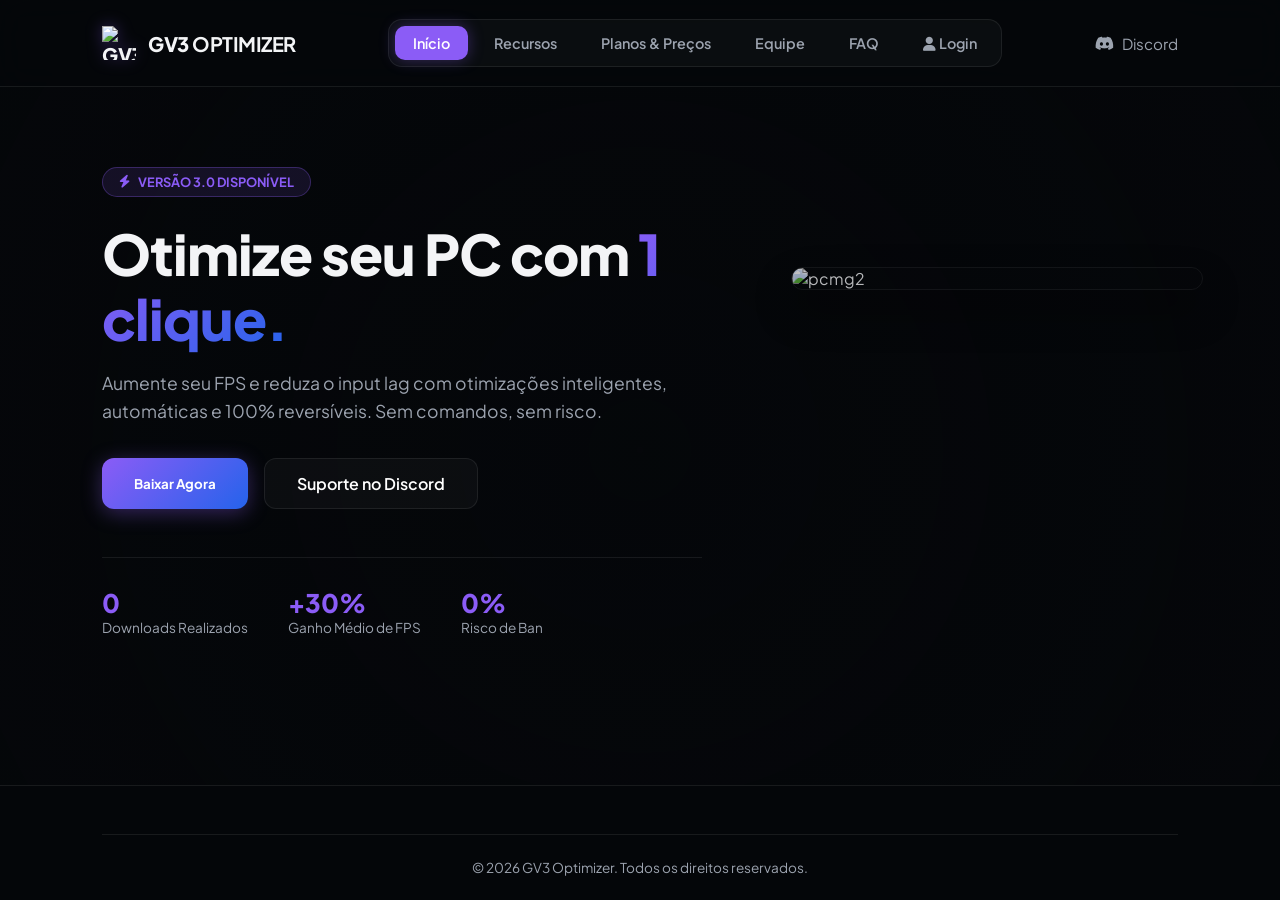
==== commit 377a0f25: "Update fmt.Println message from 'Hello' to 'Goodbye'" ====
--- a/index.html
+++ b/index.html
@@ -11,7 +11,7 @@
   
   <style>
     /* ==========================================
-       1. VARIÁVEIS E RESET
+       1. VARIAVEIS E RESET
        ========================================== */
     :root {
       --bg-dark: #05070a;
@@ -74,7 +74,7 @@
     }
 
     /* ==========================================
-       2. NAVBAR & NAVEGAÇÃO
+       2. NAVBAR & NAVEGAÇÃO DE ABAS
        ========================================== */
     .navbar {
       display: flex;
@@ -526,62 +526,104 @@
 
     .form-group { margin-bottom: 1.2rem; }
 
+    .form-group label {
+      display: block;
+      font-size: 0.85rem;
+      color: var(--text-muted);
+      margin-bottom: 0.4rem;
+    }
+
     .input-field {
       width: 100%;
-      background: rgba(0, 0, 0, 0.3);
+      background: rgba(255, 255, 255, 0.04);
       border: 1px solid var(--card-border);
-      color: var(--text-main);
-      padding: 12px 16px;
+      padding: 12px 14px;
       border-radius: 10px;
-      font-size: 0.9rem;
+      color: #fff;
+      font-size: 0.95rem;
       outline: none;
     }
 
     .input-field:focus { border-color: var(--accent-purple); }
 
+    .color-pickers {
+      display: grid;
+      grid-template-columns: repeat(auto-fit, minmax(180px, 1fr));
+      gap: 1rem;
+    }
+
+    .color-picker-item {
+      display: flex;
+      align-items: center;
+      justify-content: space-between;
+      background: rgba(255, 255, 255, 0.02);
+      padding: 10px;
+      border-radius: 8px;
+      border: 1px solid var(--card-border);
+    }
+
+    .color-picker-item input[type="color"] {
+      border: none;
+      width: 35px;
+      height: 35px;
+      border-radius: 6px;
+      cursor: pointer;
+      background: none;
+    }
+
+    .btn-danger {
+      background: #ef4444;
+      color: #fff;
+      border: none;
+      padding: 8px 16px;
+      border-radius: 8px;
+      cursor: pointer;
+      font-weight: 600;
+    }
+
+    .badge-user {
+      padding: 4px 12px;
+      border-radius: 20px;
+      font-size: 0.8rem;
+      font-weight: 700;
+    }
+    .badge-free-status { background: rgba(156, 163, 175, 0.2); color: var(--text-muted); }
+    .badge-vip-status { background: rgba(16, 185, 129, 0.2); color: var(--accent-green); }
+    .badge-dono { background: rgba(239, 68, 68, 0.2); color: #ef4444; }
+    .badge-admin { background: rgba(59, 130, 246, 0.2); color: #3b82f6; }
+    .badge-mod { background: rgba(168, 85, 247, 0.2); color: #a855f7; }
+    .badge-staff { background: rgba(245, 158, 11, 0.2); color: #f59e0b; }
+    .badge-membro { background: rgba(107, 114, 128, 0.2); color: #9ca3af; }
+
+    /* TABELA DE USUÁRIOS DO ADMIN */
     .user-table {
       width: 100%;
       border-collapse: collapse;
       margin-top: 1rem;
     }
-
     .user-table th, .user-table td {
-      padding: 12px 16px;
+      padding: 12px;
       text-align: left;
       border-bottom: 1px solid var(--card-border);
+    }
+    .user-table th {
+      color: var(--text-muted);
       font-size: 0.85rem;
     }
 
-    .user-table th { color: var(--text-muted); font-weight: 600; }
-
-    .badge-user {
-      padding: 4px 10px;
-      border-radius: 20px;
-      font-size: 0.75rem;
-      font-weight: 700;
-    }
-
-    .badge-dono { background: rgba(239, 68, 68, 0.2); color: #ef4444; }
-    .badge-admin { background: rgba(139, 92, 246, 0.2); color: var(--accent-purple); }
-    .badge-mod { background: rgba(37, 99, 235, 0.2); color: var(--accent-blue); }
-    .badge-membro { background: rgba(156, 163, 175, 0.2); color: var(--text-muted); }
-
-    .badge-vip-status { background: rgba(16, 185, 129, 0.2); color: var(--accent-green); }
-    .badge-free-status { background: rgba(156, 163, 175, 0.2); color: var(--text-muted); }
-
-    .btn-danger {
-      background: rgba(239, 68, 68, 0.2);
-      color: #ef4444;
-      border: 1px solid rgba(239, 68, 68, 0.3);
-      padding: 6px 12px;
-      border-radius: 8px;
-      cursor: pointer;
-      transition: background 0.2s;
-    }
-
-    .btn-danger:hover { background: rgba(239, 68, 68, 0.4); }
-
+    /* ESTILOS DE EDIÇÃO DE EQUIPE */
+    .team-edit-card {
+      background: rgba(255, 255, 255, 0.02);
+      border: 1px solid var(--card-border);
+      border-radius: 12px;
+      padding: 1.5rem;
+      margin-bottom: 1rem;
+    }
+
+    /* FOOTER */
     footer {
+      background: rgba(5, 7, 10, 0.95);
+      border-top: 1px solid var(--card-border);
       padding: 3rem 8% 1.5rem 8%;
       margin-top: 4rem;
     }
@@ -593,190 +635,218 @@
       border-top: 1px solid var(--card-border);
       padding-top: 1.5rem;
     }
-
-    /* ==========================================
-       MODAL FLUTUANTE DE PAGAMENTO (IMAGEM 15)
-       ========================================== */
-    .pix-modal-overlay {
-      position: fixed;
-      top: 0;
-      left: 0;
-      width: 100vw;
-      height: 100vh;
-      background: rgba(0, 0, 0, 0.85);
-      backdrop-filter: blur(10px);
-      display: flex;
-      align-items: center;
-      justify-content: center;
-      z-index: 99999;
-      opacity: 0;
-      pointer-events: none;
-      transition: opacity 0.3s ease;
-    }
-
-    .pix-modal-overlay.active {
-      opacity: 1;
-      pointer-events: auto;
-    }
-
-    .pix-modal-card {
-      background: #0b0f19;
-      border: 1px solid var(--card-border);
-      border-radius: 20px;
-      width: 90%;
-      max-width: 440px;
-      padding: 2rem;
-      position: relative;
-      box-shadow: 0 0 40px rgba(139, 92, 246, 0.2);
-      text-align: center;
-    }
-
-    .pix-modal-close {
-      position: absolute;
-      top: 15px;
-      right: 20px;
-      background: none;
-      border: none;
-      color: var(--text-muted);
+    /* ==========================================\
+   AJUSTES RESPONSIVOS PARA TELEMÓVEL (MOBILE)
+   ========================================== */
+
+/* Regras aplicadas para ecrãs com largura de até 768px (Telemóveis e Tablets em pé) */
+@media (max-width: 768px) {
+  
+  /* 1. Ajuste da Barra de Navegação / Header */
+  .navbar {
+    padding: 0.8rem 1rem !important;
+    flex-wrap: wrap;
+    justify-content: space-between;
+  }
+
+  .nav-links {
+    gap: 0.5rem !important;
+    overflow-x: auto; /* Permite deslizar os botões do menu horizontalmente */
+    width: 100%;
+    padding-bottom: 5px;
+    margin-top: 8px;
+    -webkit-overflow-scrolling: touch;
+  }
+
+  .nav-btn {
+    padding: 6px 12px !important;
+    font-size: 0.85rem !important;
+    white-space: nowrap; /* Evita que o texto quebre linhas */
+  }
+
+  /* 2. Banner Principal (Hero) */
+  .hero-section {
+    padding: 3rem 1rem 2rem 1rem !important;
+    text-align: center;
+  }
+
+  .hero-title {
+    font-size: 1.8rem !important; /* Diminui o título para não estourar a tela */
+    line-height: 1.2 !important;
+  }
+
+  .hero-subtitle {
+    font-size: 0.95rem !important;
+  }
+
+  .hero-buttons {
+    flex-direction: column !important; /* Botões um abaixo do outro */
+    width: 100%;
+    gap: 10px !important;
+  }
+
+  .hero-buttons button, .hero-buttons a {
+    width: 100% !important; /* Botões ocupam a largura toda */
+    text-align: center;
+  }
+
+  /* 3. Grelhas de Planos, Recursos e Equipa */
+  .plans-grid, 
+  .features-grid, 
+  .team-grid {
+    grid-template-columns: 1fr !important; /* Transforma 3 ou 4 colunas em 1 coluna única */
+    gap: 1.2rem !important;
+    padding: 0 0.5rem;
+  }
+
+  .plan-card, .feature-card, .team-card {
+    padding: 1.2rem !important;
+  }
+
+  /* 4. Formulários e Painel de Login/Admin */
+  .admin-box, .admin-panel {
+    padding: 1.2rem !important;
+    margin: 1rem auto !important;
+    width: 95% !important;
+  }
+
+  .input-field {
+    font-size: 1rem !important; /* Evita zoom automático em iOS ao clicar */
+    padding: 10px 12px !important;
+  }
+
+  /* 5. Tabelas Responsivas no Painel do Dono/Admin */
+  .user-table {
+    display: block;
+    overflow-x: auto; /* Adiciona scroll horizontal se a tabela for muito larga */
+    white-space: nowrap;
+  }
+
+  /* 6. Seletores de Cores no Painel do Dono */
+  .color-pickers {
+    grid-template-columns: 1fr 1fr !important; /* 2 colunas para seletores de cores */
+    gap: 10px !important;
+  }
+
+    /* ESTILO KEYAUTH (LOGIN E ATIVAÇÃO) */
+    .keyauth-box {
+      background: #101014;
+      border: 1px solid #1f1f27;
+      border-radius: 8px;
+      padding: 35px 30px;
+      max-width: 380px;
+      margin: 0 auto;
+      box-shadow: 0 10px 30px rgba(0,0,0,0.6);
+    }
+    .ka-title {
+      color: #fff;
       font-size: 1.6rem;
-      cursor: pointer;
-    }
-
-    .pix-modal-close:hover { color: #fff; }
-
-    .pix-header-badge {
-      display: inline-flex;
-      align-items: center;
-      gap: 8px;
-      background: rgba(16, 185, 129, 0.15);
-      color: var(--accent-green);
-      padding: 6px 14px;
-      border-radius: 20px;
-      font-size: 0.85rem;
       font-weight: 700;
-      margin-bottom: 1rem;
-    }
-
-    .pix-price-tag {
-      font-size: 2.2rem;
-      font-weight: 800;
-      color: var(--accent-purple);
-      margin: 0.5rem 0;
-    }
-
-    .pix-qr-box {
-      background: #ffffff;
-      width: 170px;
-      height: 170px;
-      padding: 10px;
-      border-radius: 14px;
-      margin: 1.2rem auto;
-    }
-
-    .pix-qr-box img {
+      margin-bottom: 5px;
+    }
+    .ka-subtitle {
+      color: #71717a;
+      font-size: 0.9rem;
+      margin-bottom: 25px;
+    }
+    .ka-input {
       width: 100%;
-      height: 100%;
-    }
-
-    .coupon-container {
-      display: flex;
-      gap: 8px;
-      margin: 1.2rem 0;
-    }
-
-    .coupon-container input {
-      flex: 1;
-      text-transform: uppercase;
-    }
-
-    /* AJUSTES RESPONSIVOS */
-    @media (max-width: 768px) {
-      .navbar { padding: 0.8rem 1rem !important; flex-wrap: wrap; justify-content: space-between; }
-      .hero { flex-direction: column; text-align: center; }
-      .hero-cta { justify-content: center; }
-      .metrics-grid { justify-content: center; }
-      .card-free { flex-direction: column; text-align: center; }
-    }
+      background: #18181c;
+      border: 1px solid #272730;
+      color: #fff;
+      padding: 14px 15px;
+      border-radius: 6px;
+      margin-bottom: 12px;
+      font-size: 0.95rem;
+      outline: none;
+      transition: border-color 0.2s;
+    }
+    .ka-input::placeholder { color: #52525b; }
+    .ka-input:focus { border-color: var(--accent-purple); }
+    .ka-btn-row { display: flex; gap: 10px; margin-top: 5px; }
+    .ka-btn { flex: 1; padding: 12px; border: none; border-radius: 6px; font-weight: 600; cursor: pointer; transition: 0.2s; font-size: 0.9rem; }
+    .ka-btn-primary { background: var(--accent-purple); color: #fff; }
+    .ka-btn-primary:hover { filter: brightness(1.1); }
+    .ka-btn-secondary { background: #272730; color: #fff; }
+    .ka-btn-secondary:hover { background: #3f3f46; }
   </style>
 </head>
 <body>
 
   <div class="bg-video-container">
-    <video class="bg-video" autoplay loop muted playsinline>
-      <source src="https://assets.mixkit.co/videos/preview/mixkit-abstract-technology-network-lines-movement-31713-large.mp4" type="video/mp4">
-    </video>
+    <img class="bg-video" src="https://raw.githubusercontent.com/eulsvenomyt/GV3/main/0801.gif" alt="Background Animation" style="width: 100%; height: 100%; object-fit: cover;">
   </div>
   <div class="bg-overlay"></div>
 
   <header class="navbar">
     <div class="logo">
       <img src="https://raw.githubusercontent.com/eulsvenomyt/GV3/main/gv3.png" alt="GV3 Logo">
-      <span>GV3 <span style="color: var(--accent-purple);">OPTIMIZER</span></span>
+      <span>GV3 <strong>OPTIMIZER</strong></span>
     </div>
-
     <nav class="nav-tabs">
       <button class="tab-btn active" onclick="switchTab('inicio', event)">Início</button>
       <button class="tab-btn" onclick="switchTab('recursos', event)">Recursos</button>
-      <button class="tab-btn" onclick="switchTab('precos', event)">Planos</button>
+      <button class="tab-btn" onclick="switchTab('precos', event)">Planos & Preços</button>
       <button class="tab-btn" onclick="switchTab('equipe', event)">Equipe</button>
       <button class="tab-btn" onclick="switchTab('faq', event)">FAQ</button>
+      <button class="tab-btn" onclick="switchTab('login', event)" id="navAccountBtn"><i class="fa-solid fa-user"></i> <span id="navAccountText">Login</span></button>
     </nav>
-
     <div class="nav-right">
-      <a href="https://discord.gg/gv3" target="_blank" class="btn-discord">
+      <a href="https://discord.gg/BGsTajkwj9" target="_blank" class="btn-discord">
         <i class="fa-brands fa-discord"></i> Discord
       </a>
-      <button class="tab-btn" id="navAccountBtn" onclick="switchTab('login', event)" style="border: 1px solid var(--card-border);">
-        <i class="fa-solid fa-user"></i> <span id="navAccountText">Login</span>
-      </button>
     </div>
   </header>
 
   <main class="main-container">
-
     <section id="tab-inicio" class="tab-content active">
       <div class="hero">
         <div class="hero-left">
           <div class="badge-tag">
-            <i class="fa-solid fa-bolt"></i> Otimizador de Desempenho Windows
-          </div>
-          <h1>Maximize seu <span>FPS</span> e Reduza a <span>Latência</span></h1>
-          <p class="hero-desc">Sinta a resposta instantânea nos seus jogos favoritos com o melhor otimizador do mercado. Tweaks VIPs, limpeza avançada e suporte prioritário.</p>
+            <i class="fa-solid fa-bolt"></i> VERSÃO 3.0 DISPONÍVEL
+          </div>
+          <h1 id="hero-title">Otimize seu PC com <span>1 clique.</span></h1>
+          <p class="hero-desc" id="hero-desc-text">Aumente seu FPS e reduza o input lag com otimizações inteligentes, automáticas e 100% reversíveis. Sem comandos, sem risco.</p>
           <div class="hero-cta">
-            <button class="btn-hero-primary" onclick="switchTab('precos')">Ver Planos</button>
-            <button class="btn-hero-outline" onclick="switchTab('recursos')">Conhecer Recursos</button>
+            <button class="btn-hero-primary" onclick="switchTab('precos')">Baixar Agora</button>
+            <a href="https://discord.gg/BGsTajkwj9" target="_blank" class="btn-hero-outline">Suporte no Discord</a>
           </div>
           <div class="metrics-grid">
             <div class="metric">
-              <h3>+40%</h3>
-              <p>Ganho de FPS</p>
+              <h3>0</h3>
+              <p>Downloads Realizados</p>
             </div>
             <div class="metric">
-              <h3>-15ms</h3>
-              <p>Redução de Ping</p>
+              <h3>+30%</h3>
+              <p>Ganho Médio de FPS</p>
             </div>
             <div class="metric">
-              <h3>100%</h3>
-              <p>Seguro & Reversível</p>
+              <h3>0%</h3>
+              <p>Risco de Ban</p>
             </div>
           </div>
         </div>
         <div class="layers-container">
-          <img src="https://raw.githubusercontent.com/eulsvenomyt/GV3/main/pcmg.png" class="layer" alt="GV3 UI">
+          <img src="https://raw.githubusercontent.com/eulsvenomyt/GV3/main/pcmg2.png" class="layer layer-2" alt="pcmg2">
         </div>
       </div>
     </section>
 
     <section id="tab-recursos" class="tab-content">
       <div class="section-title">
-        <h2>Recursos em Destaque</h2>
-        <p>Desenvolvido para oferecer estabilidade máxima e resposta instantânea.</p>
+        <h2>Recursos Poderosos</h2>
+        <p>Tudo o que você precisa para extrair o máximo desempenho do seu hardware.</p>
       </div>
       <div class="features-grid">
         <div class="feature-card">
           <div class="f-icon"><i class="fa-solid fa-microchip"></i></div>
-          <h3>Otimização de Processador</h3>
-          <p>Prioriza o agendamento de tarefas da CPU para jogos, eliminando engasgos e reduzindo latência.</p>
+          <h3>Prioridade Máxima em Jogos</h3>
+          <p>Aloca os recursos da CPU e placa de vídeo exclusivamente para o jogo em foco, reduzindo travamentos.</p>
+        </div>
+        <div class="feature-card">
+          <div class="f-icon"><i class="fa-solid fa-bolt"></i></div>
+          <h3>Modo Desempenho Extremo</h3>
+          <p>Desativa processos em segundo plano desnecessários do Windows, liberando memória RAM e reduzindo latência.</p>
         </div>
         <div class="feature-card">
           <div class="f-icon"><i class="fa-solid fa-network-wired"></i></div>
@@ -804,60 +874,55 @@
     <section id="tab-precos" class="tab-content">
       <div class="section-title">
         <h2>Planos e Preços</h2>
-        <p>Escolha o plano ideal para as suas necessidades de otimização.</p>
+        <p>Escolha o plano ideal para o seu perfil e destrave todo o potencial do seu setup.</p>
       </div>
-
       <div class="card-free">
         <div>
-          <h3 style="font-size: 1.4rem; font-weight: 800;">Versão Free <span class="badge-free">GRÁTIS</span></h3>
-          <p style="color: var(--text-muted); font-size: 0.95rem; margin-top: 5px;">Recursos básicos para limpeza rápida do sistema.</p>
+          <h3 style="display:inline-flex; align-items:center;">Versão <span class="badge-free">Grátis</span></h3>
+          <p style="color: var(--text-muted); margin-top: 8px; font-size: 0.95rem;">
+            Acesso ao painel básico, monitoramento de sistema em tempo real e limpeza manual simples.
+          </p>
         </div>
-        <button class="btn-hero-outline" onclick="switchTab('recursos')">Baixar Grátis</button>
+        <button class="btn-hero-outline" style="padding: 10px 20px;" onclick="window.open('https://github.com/eulsvenomyt/GV3-Gr-tis/releases', '_blank')">Baixar Grátis</button>
       </div>
-
       <div class="pricing-grid">
         <div class="pricing-card">
-          <h3>Plano Semanal</h3>
-          <p style="color: var(--text-muted); font-size: 0.85rem;">Ideal para testes rápidos</p>
-          <div class="price">R$ 9,90 <span>/semana</span></div>
-          <button class="btn-plan btn-plan-outline" onclick="abrirModalPix('Semanal', 9.90)">Assinar Agora</button>
-          
+          <h3>Mensal</h3>
+          <p style="color: var(--text-muted); font-size: 0.85rem;">Por apenas: R$ 7,42 / com cupom</p>
+          <div class="price">R$ 9,90 <span>/mês</span></div>
+          <button class="btn-plan btn-plan-outline" onclick="window.open('https://discord.gg/BGsTajkwj9', '_blank')">Assinar Agora</button>
           <div class="features-list">
             <ul>
-              <li><i class="fa-solid fa-check" style="color: var(--accent-purple);"></i> Acesso a todos os Tweaks VIP</li>
-              <li><i class="fa-solid fa-check" style="color: var(--accent-purple);"></i> Suporte prioritário via Discord</li>
-              <li><i class="fa-solid fa-check" style="color: var(--accent-purple);"></i> Atualizações automáticas</li>
+              <li>✓ Acesso completo ao app</li>
+              <li>✓ Game Mode + PC Boost</li>
+              <li>✓ Suporte no Discord</li>
             </ul>
           </div>
         </div>
-
         <div class="pricing-card highlighted">
-          <div class="badge-top">MAIS POPULAR</div>
-          <h3>Plano Mensal</h3>
-          <p style="color: var(--text-muted); font-size: 0.85rem;">O melhor custo-benefício</p>
-          <div class="price">R$ 19,90 <span>/mês</span></div>
-          <button class="btn-plan btn-plan-primary" onclick="abrirModalPix('Mensal', 19.90)">Assinar Agora</button>
-          
+          <div class="badge-top">⭐ MELHOR OFERTA</div>
+          <h3>Anual</h3>
+          <p style="color: var(--text-muted); font-size: 0.85rem;">Economize 25% no plano anual</p>
+          <div class="price">R$ 29,90 <span>/ano</span></div>
+          <button class="btn-plan btn-plan-primary" onclick="window.open('https://discord.gg/BGsTajkwj9', '_blank')">Assinar Agora</button>
           <div class="features-list">
             <ul>
-              <li><i class="fa-solid fa-check" style="color: var(--accent-purple);"></i> Acesso a todos os Tweaks VIP</li>
-              <li><i class="fa-solid fa-check" style="color: var(--accent-purple);"></i> Otimização personalizada de Rede</li>
-              <li><i class="fa-solid fa-check" style="color: var(--accent-purple);"></i> Suporte VIP 24/7</li>
+              <li>✓ Todos os recursos do Mensal</li>
+              <li>✓ Prioridade nas atualizações</li>
+              <li>✓ Otimizações avançadas de kernel</li>
             </ul>
           </div>
         </div>
-
         <div class="pricing-card">
-          <h3>Plano Vitalício</h3>
-          <p style="color: var(--text-muted); font-size: 0.85rem;">Pagamento único e acesso para sempre</p>
-          <div class="price">R$ 99,90 <span>/único</span></div>
-          <button class="btn-plan btn-plan-outline" onclick="abrirModalPix('Vitalício', 99.90)">Assinar Agora</button>
-          
+          <h3>Vitalício</h3>
+          <p style="color: var(--text-muted); font-size: 0.85rem;">Acesso permanente sem mensalidade</p>
+          <div class="price">R$ 49,90 <span>vitalício</span></div>
+          <button class="btn-plan btn-plan-outline" onclick="window.open('https://discord.gg/BGsTajkwj9', '_blank')">Assinar Agora</button>
           <div class="features-list">
             <ul>
-              <li><i class="fa-solid fa-check" style="color: var(--accent-purple);"></i> Acesso vitalício ilimitado</li>
-              <li><i class="fa-solid fa-check" style="color: var(--accent-purple);"></i> Cargo exclusivo no Discord</li>
-              <li><i class="fa-solid fa-check" style="color: var(--accent-purple);"></i> Suporte direto dos Devs</li>
+              <li>✓ Acesso vitalício garantido</li>
+              <li>✓ Todas futuras versões inclusas</li>
+              <li>✓ Suporte VIP prioritário</li>
             </ul>
           </div>
         </div>
@@ -867,20 +932,20 @@
     <section id="tab-equipe" class="tab-content">
       <div class="section-title">
         <h2>Nossa Equipe</h2>
-        <p>Conheça quem faz a magia acontecer nos bastidores do GV3.</p>
+        <p>Os desenvolvedores e especialistas por trás do GV3 Optimizer.</p>
       </div>
-      <div class="team-grid" id="publicTeamGrid"></div>
+      <div class="team-grid" id="teamContainer"></div>
     </section>
 
     <section id="tab-faq" class="tab-content">
       <div class="section-title">
         <h2>Perguntas Frequentes</h2>
-        <p>Tire suas dúvidas sobre o GV3 Optimizer.</p>
+        <p>Tire suas dúvidas sobre o funcionamento do app.</p>
       </div>
       <div class="faq-container">
         <details class="faq-item">
           <summary>
-            <span><i class="fa-solid fa-laptop-code"></i> Posso ver a interface do GV3 por dentro?</span>
+            <span><i class="fa-solid fa-camera-retro"></i> Como é a interface do GV3 por dentro?</span>
             <i class="fa-solid fa-chevron-down"></i>
           </summary>
           <div class="faq-answer">
@@ -888,7 +953,6 @@
             <img src="https://raw.githubusercontent.com/eulsvenomyt/GV3/main/pcmg.png" class="spoiler-img" alt="Interface GV3">
           </div>
         </details>
-
         <details class="faq-item">
           <summary>
             <span><i class="fa-solid fa-shield-halved"></i> O software corre o risco de dar ban em jogos?</span>
@@ -904,43 +968,7 @@
     <section id="tab-login" class="tab-content">
       <div id="authArea"></div>
     </section>
-
   </main>
-
-  <div class="pix-modal-overlay" id="pixModalOverlay">
-    <div class="pix-modal-card">
-      <button class="pix-modal-close" onclick="fecharModalPix()">&times;</button>
-      
-      <div class="pix-header-badge">
-        <i class="fa-solid fa-bolt"></i> Pagamento Instantâneo PIX
-      </div>
-      
-      <h3 id="pixModalTitle" style="font-size: 1.3rem; font-weight: 800;">Assinatura do Plano</h3>
-      <div class="pix-price-tag" id="pixModalPrice">R$ 0,00</div>
-
-      <div class="coupon-container">
-        <input type="text" id="pixCouponInput" class="input-field" placeholder="Inserir Cupom">
-        <button class="btn-hero-primary" style="padding: 10px 16px; font-size: 0.85rem;" onclick="validarCupomPix()">Aplicar</button>
-      </div>
-      <p id="pixCouponMsg" style="font-size: 0.8rem; margin-top: -8px; margin-bottom: 10px; display: none;"></p>
-
-      <div class="pix-qr-box">
-        <img id="pixModalQrImg" src="" alt="QR Code PIX">
-      </div>
-
-      <p style="font-size: 0.85rem; color: var(--text-muted); margin-bottom: 8px;">Código Copia e Cola:</p>
-      <div style="display: flex; gap: 8px;">
-        <input type="text" id="pixModalCopyInput" class="input-field" readonly style="font-size: 0.8rem;">
-        <button class="btn-hero-primary" style="padding: 10px 14px; font-size: 0.85rem; white-space: nowrap;" onclick="copiarPixPayload()">
-          <i class="fa-regular fa-copy"></i> Copiar
-        </button>
-      </div>
-
-      <button class="btn-plan btn-plan-primary" style="margin-top: 1.2rem;" onclick="fecharModalPix()">
-        Já Realizei o Pagamento
-      </button>
-    </div>
-  </div>
 
   <footer>
     <div class="footer-bottom">
@@ -953,56 +981,83 @@
     import { getFirestore, collection, getDocs, setDoc, doc, deleteDoc, getDoc, updateDoc } from "https://www.gstatic.com/firebasejs/12.17.0/firebase-firestore.js";
 
     const firebaseConfig = {
-      apiKey: "AIzaSyACGqDGzcK8-pJnpqFy4u5ElRvAbQZ",
-      authDomain: "gv3optimizer.firebaseapp.com",
-      projectId: "gv3optimizer",
-      storageBucket: "gv3optimizer.firebasestorage.app",
-      messagingSenderId: "1234567890",
-      appId: "1:1234567890:web:abcdef123456"
+      apiKey: "AIzaSyACGqDGzcK8-pJnpqFy4u5ElRvAbQZ7vE0",
+      authDomain: "gv3suporte.firebaseapp.com",
+      projectId: "gv3suporte",
+      storageBucket: "gv3suporte.firebasestorage.app",
+      messagingSenderId: "863071488745",
+      appId: "1:863071488745:web:dc7af6bfe77fd3169dbe78",
+      measurementId: "G-ZHJ87L7HFV"
     };
 
     const app = initializeApp(firebaseConfig);
     const db = getFirestore(app);
 
-    // ESTADOS GLOBAIS
+    let isRegisterMode = false;
+    let teamMembers = [];
     let registeredUsers = [];
-    let teamMembers = [];
     let generatedKeys = [];
-    let coupons = JSON.parse(localStorage.getItem('gv3_coupons')) || { 'PROMO10': 10, 'GV3VIP': 20 };
     let currentUser = JSON.parse(localStorage.getItem('gv3_current_user')) || null;
-    let isRegisterMode = false;
-
-    // INICIALIZAÇÃO DA APLICAÇÃO
+
     window.addEventListener('DOMContentLoaded', async () => {
-      await loadCloudData();
-      renderPublicTeam();
+      await loadDataFromCloud();
       checkAuthUI();
+      loadTheme();
+      loadTexts();
     });
 
-    async function loadCloudData() {
+    async function loadDataFromCloud() {
       try {
+        // Carrega Equipe
+        const teamSnap = await getDocs(collection(db, 'config'));
+        let teamFound = false;
+        teamSnap.forEach(d => {
+          if (d.id === 'team') {
+            teamMembers = d.data().members;
+            teamFound = true;
+          }
+        });
+        if (!teamFound) {
+          teamMembers = [
+            { name: "Sven", role: "Fundador & Dev Principal", img: "https://raw.githubusercontent.com/eulsvenomyt/GV3/main/gv3.png", desc: "Criador do GV3 Optimizer e especialista em otimização de Windows." }
+          ];
+          await setDoc(doc(db, 'config', 'team'), { members: teamMembers });
+        }
+        renderTeam();
+
         // Carrega Usuários
         const usersSnap = await getDocs(collection(db, 'users'));
         registeredUsers = [];
-        usersSnap.forEach(d => registeredUsers.push(d.data()));
-
-        // Carrega Equipe
-        const teamSnap = await getDocs(collection(db, 'team'));
-        teamMembers = [];
-        teamSnap.forEach(d => teamMembers.push({ id: d.id, ...d.data() }));
-
-        // Equipe Padrão
-        if (teamMembers.length === 0) {
-          teamMembers = [
-            { id: '1', name: "Svenom", role: "Dono & Fundador", avatar: "https://i.imgur.com/8Km9tLL.png" },
-            { id: '2', name: "GABRIEL", role: "Co-Dono", avatar: "https://i.imgur.com/8Km9tLL.png" }
-          ];
+        usersSnap.forEach(d => {
+          registeredUsers.push(d.data());
+        });
+
+// Garante Dono Principal
+        let donoExists = registeredUsers.find(u => u.email === 'sebastyan18paulocop@gmail.com');
+        if (!donoExists) {
+          const donoUser = { name: "Dono", email: "sebastyan18paulocop@gmail.com", pass: "1275885.", role: "Dono", status: "Dono" };
+          await setDoc(doc(db, 'users', 'sebastyan18paulocop@gmail.com'), donoUser);
+          registeredUsers.push(donoUser);
+        } else if (donoExists.role !== 'Dono') {
+          donoExists.role = 'Dono';
+          await setDoc(doc(db, 'users', 'sebastyan18paulocop@gmail.com'), donoExists);
+        }
+
+        // Sincroniza usuário logado atual
+        if (currentUser) {
+          let updated = registeredUsers.find(u => u.email === currentUser.email);
+          if (updated) {
+            currentUser = updated;
+            localStorage.setItem('gv3_current_user', JSON.stringify(currentUser));
+          }
         }
 
         // Carrega Keys
         const keysSnap = await getDocs(collection(db, 'keys'));
         generatedKeys = [];
-        keysSnap.forEach(d => generatedKeys.push({ id: d.id, ...d.data() }));
+        keysSnap.forEach(d => {
+          generatedKeys.push({ id: d.id, ...d.data() });
+        });
 
         // Carrega Tema Global
         const themeDoc = await getDoc(doc(db, 'config', 'theme'));
@@ -1010,12 +1065,12 @@
           const th = themeDoc.data();
           applyThemeValues(th.purple, th.blue, th.bg, th.cardBg);
         }
+
       } catch (e) {
         console.error("Erro ao carregar dados da nuvem:", e);
       }
     }
 
-    // TROCA DE ABAS
     window.switchTab = function(tabId, event) {
       document.querySelectorAll('.tab-content').forEach(el => el.classList.remove('active'));
       document.querySelectorAll('.tab-btn').forEach(el => {
@@ -1032,10 +1087,11 @@
         if(btnAcc) btnAcc.classList.add('active');
       }
 
-      if (tabId === 'login') checkAuthUI();
-    };
-
-    // SISTEMA DE AUTH / LOGIN
+      if (tabId === 'login') {
+        checkAuthUI();
+      }
+    }
+
     window.checkAuthUI = function() {
       const authArea = document.getElementById('authArea');
       if (!authArea) return;
@@ -1048,58 +1104,72 @@
               <h2 id="loginTitle">Entrar na Conta</h2>
               <p id="loginSubtitle">Acesse sua conta ou cadastre-se</p>
             </div>
-            
-            <form onsubmit="handleAuthSubmit(event)">
+            <form onsubmit="handleAuth(event)">
               <div class="form-group" id="nameGroup" style="display: none;">
-                <label style="font-size: 0.85rem; color: var(--text-muted); display: block; margin-bottom: 6px;">Seu Nome</label>
-                <input type="text" id="authName" class="input-field" placeholder="Digite seu nome">
+                <label>Nome / Perfil</label>
+                <input type="text" id="authName" class="input-field" placeholder="Seu nome">
               </div>
-
               <div class="form-group">
-                <label style="font-size: 0.85rem; color: var(--text-muted); display: block; margin-bottom: 6px;">E-mail</label>
-                <input type="email" id="authEmail" class="input-field" placeholder="seuemail@exemplo.com" required>
+                <label>E-mail / Gmail</label>
+                <input type="email" id="authEmail" class="input-field" placeholder="seu@gmail.com" required>
               </div>
-
               <div class="form-group">
-                <label style="font-size: 0.85rem; color: var(--text-muted); display: block; margin-bottom: 6px;">Senha</label>
-                <input type="password" id="authPass" class="input-field" placeholder="••••••••" required>
+                <label>Senha</label>
+                <input type="password" id="authPass" class="input-field" placeholder="Digite sua senha" required>
               </div>
-
-              <p id="authError" style="color: #ef4444; font-size: 0.85rem; margin-bottom: 1rem; display: none;"></p>
-
-              <button type="submit" class="btn-hero-primary" style="width: 100%;" id="authSubmitBtn">Entrar</button>
+              <p id="authError" style="color: #ef4444; font-size: 0.85rem; display: none; margin-bottom: 1rem;"></p>
+              <button type="submit" class="btn-hero-primary" id="btnAuthSubmit" style="width: 100%; margin-bottom: 1rem;">Entrar</button>
+              <div style="text-align: center; font-size: 0.9rem; color: var(--text-muted);">
+                <span id="toggleAuthText">Não tem uma conta?</span> 
+                <a href="#" id="toggleAuthLink" onclick="toggleAuthMode(event)" style="color: var(--accent-purple); font-weight: 600; text-decoration: none; margin-left: 5px;">Criar Conta</a>
+              </div>
             </form>
-
-            <div style="text-align: center; margin-top: 1.5rem;">
-              <button class="btn-hero-outline" style="border: none; font-size: 0.85rem;" onclick="toggleAuthMode()" id="toggleAuthBtn">
-                Não tem uma conta? Cadastre-se
-              </button>
-            </div>
           </div>
         `;
       } else {
-        document.getElementById('navAccountText').innerText = currentUser.name.split(' ')[0];
-        if (currentUser.role === 'Dono' || currentUser.role === 'Admin') {
+        document.getElementById('navAccountText').innerText = currentUser.name;
+        
+        if (currentUser.role === 'Dono') {
+          renderDonoPanel(authArea);
+        } else if (currentUser.role === 'Admin') {
           renderAdminPanelContent(authArea);
         } else {
           renderUserProfile(authArea);
         }
       }
-    };
-
-    window.toggleAuthMode = function() {
+    }
+
+    window.toggleAuthMode = function(e) {
+      e.preventDefault();
       isRegisterMode = !isRegisterMode;
-      document.getElementById('loginTitle').innerText = isRegisterMode ? "Criar Conta" : "Entrar na Conta";
-      document.getElementById('loginSubtitle').innerText = isRegisterMode ? "Preencha seus dados para se cadastrar" : "Acesse sua conta ou cadastre-se";
-      document.getElementById('nameGroup').style.display = isRegisterMode ? "block" : "none";
-      document.getElementById('authSubmitBtn').innerText = isRegisterMode ? "Cadastrar" : "Entrar";
-      document.getElementById('toggleAuthBtn').innerText = isRegisterMode ? "Já tem uma conta? Entrar" : "Não tem uma conta? Cadastre-se";
-    };
-
-    window.handleAuthSubmit = async function(e) {
+      const title = document.getElementById('loginTitle');
+      const subtitle = document.getElementById('loginSubtitle');
+      const nameGroup = document.getElementById('nameGroup');
+      const btnSubmit = document.getElementById('btnAuthSubmit');
+      const toggleText = document.getElementById('toggleAuthText');
+      const toggleLink = document.getElementById('toggleAuthLink');
+
+      if (isRegisterMode) {
+        title.innerText = "Criar Conta";
+        subtitle.innerText = "Registre-se para acessar o GV3 Optimizer (Cargo: Membro)";
+        nameGroup.style.display = "block";
+        btnSubmit.innerText = "Cadastrar";
+        toggleText.innerText = "Já tem uma conta?";
+        toggleLink.innerText = "Entrar";
+      } else {
+        title.innerText = "Entrar na Conta";
+        subtitle.innerText = "Acesse sua conta ou painel administrativo";
+        nameGroup.style.display = "none";
+        btnSubmit.innerText = "Entrar";
+        toggleText.innerText = "Não tem uma conta?";
+        toggleLink.innerText = "Criar Conta";
+      }
+    }
+
+    window.handleAuth = async function(e) {
       e.preventDefault();
       const email = document.getElementById('authEmail').value.trim().toLowerCase();
-      const pass = document.getElementById('authPass').value;
+      const pass = document.getElementById('authPass').value.trim();
       const name = isRegisterMode ? document.getElementById('authName').value.trim() : "";
       const errorEl = document.getElementById('authError');
       errorEl.style.display = 'none';
@@ -1111,8 +1181,13 @@
           errorEl.style.display = 'block';
           return;
         }
-
-        const newUser = { name: name || "Membro", email: email, pass: pass, role: "Membro", status: "Plano Grátis" };
+        const newUser = {
+          name: name || "Membro",
+          email: email,
+          pass: pass,
+          role: "Membro",
+          status: "Plano Grátis"
+        };
         await setDoc(doc(db, 'users', email), newUser);
         registeredUsers.push(newUser);
         currentUser = newUser;
@@ -1122,6 +1197,7 @@
         const user = registeredUsers.find(u => u.email === email && u.pass === pass);
         if (user) {
           currentUser = user;
+          // Força Dono para o e-mail master
           if(email === 'sebastyan18paulocop@gmail.com' || email === 'dono@gv3.com') {
             currentUser.role = 'Dono';
           }
@@ -1132,63 +1208,85 @@
           errorEl.style.display = 'block';
         }
       }
-    };
+    }
 
     window.logout = function() {
       currentUser = null;
       localStorage.removeItem('gv3_current_user');
       checkAuthUI();
       switchTab('inicio');
-    };
-
+    }
+
+    // Perfil para Membro / Mod / Staff
     function renderUserProfile(container) {
       container.innerHTML = `
         <div class="admin-box">
           <div class="ka-title">Minha Conta</div>
-          <div class="ka-subtitle">Informações do seu usuário e ativação de key</div>
-
-          <div style="margin-bottom: 1.5rem; background: rgba(0,0,0,0.2); padding: 1rem; border-radius: 10px; border: 1px solid var(--card-border);">
-            <p style="font-size: 0.9rem; margin-bottom: 5px;"><strong>Nome:</strong> ${currentUser.name}</p>
-            <p style="font-size: 0.9rem; margin-bottom: 5px;"><strong>E-mail:</strong> ${currentUser.email}</p>
-            <p style="font-size: 0.9rem; margin-bottom: 5px;"><strong>Cargo:</strong> <span class="badge-user badge-${currentUser.role.toLowerCase()}">${currentUser.role}</span></p>
-            <p style="font-size: 0.9rem;"><strong>Status:</strong> <span class="badge-user ${currentUser.status.includes('VIP') || currentUser.status.includes('Plano') ? 'badge-vip-status' : 'badge-free-status'}">${currentUser.status}</span></p>
-          </div>
-
+          <div class="ka-subtitle">Informações do perfil e ativação de chaves</div>
+          
           <div class="form-group">
-            <label style="font-size: 0.85rem; color: var(--text-muted); display: block; margin-bottom: 6px;">Ativar Key VIP</label>
-            <div style="display: flex; gap: 8px;">
-              <input type="text" id="userKeyInput" class="input-field" placeholder="GV3-XXXX-XXXX" style="text-transform: uppercase;">
+            <label>Seu Nome / Perfil</label>
+            <input type="text" id="updateProfileName" class="input-field" value="${currentUser.name}">
+          </div>
+          <div class="form-group">
+            <label>E-mail</label>
+            <input type="text" class="input-field" value="${currentUser.email}" disabled style="opacity: 0.6;">
+          </div>
+          <div class="form-group">
+            <label>Cargo Atual</label>
+            <p><span class="badge-user badge-${currentUser.role.toLowerCase()}">${currentUser.role}</span></p>
+          </div>
+          <div class="form-group">
+            <label>Status do Plano</label>
+            <p><span class="badge-user badge-vip-status">${currentUser.status || 'Plano Grátis'}</span></p>
+          </div>
+          <button class="btn-hero-primary" style="width: 100%; margin-bottom: 1rem;" onclick="updateMyProfile()">Salvar Alterações do Perfil</button>
+
+          <div style="border-top: 1px solid var(--card-border); padding-top: 1.5rem; margin-top: 1.5rem;">
+            <h3>Ativar Key (Plano VIP)</h3>
+            <div style="display: flex; gap: 10px; margin-top: 10px;">
+              <input type="text" id="redeemKeyInput" class="input-field" placeholder="GV3-XXXX-XXXX" style="text-transform: uppercase;">
               <button class="btn-hero-primary" onclick="redeemKey()">Ativar</button>
             </div>
           </div>
 
-          <button class="btn-danger" style="width: 100%; margin-top: 1rem;" onclick="logout()">Sair da Conta</button>
+          <button class="btn-danger" style="width: 100%; margin-top: 2rem;" onclick="logout()">Sair da Conta</button>
         </div>
       `;
     }
 
+    window.updateMyProfile = async function() {
+      const newName = document.getElementById('updateProfileName').value.trim();
+      if(!newName) return alert('Digite um nome válido!');
+      currentUser.name = newName;
+      await setDoc(doc(db, 'users', currentUser.email), currentUser);
+      localStorage.setItem('gv3_current_user', JSON.stringify(currentUser));
+      checkAuthUI();
+      alert('Perfil atualizado com sucesso!');
+    }
+
     window.redeemKey = async function() {
-      const input = document.getElementById('userKeyInput').value.trim().toUpperCase();
-      const foundKey = generatedKeys.find(k => k.id === input && k.status === 'Pendente');
-
-      if (!foundKey) {
-        alert('Key inválida ou já utilizada!');
-        return;
-      }
-
-      foundKey.status = 'Ativada';
+      const input = document.getElementById('redeemKeyInput');
+      const keyId = input.value.trim().toUpperCase();
+      if(!keyId) return alert('Digite uma key válida!');
+
+      const foundKey = generatedKeys.find(k => k.id === keyId);
+      if(!foundKey) return alert('Key não encontrada no sistema!');
+      if(foundKey.status === 'Usada') return alert('Esta key já foi utilizada!');
+
+      foundKey.status = 'Usada';
       foundKey.usedBy = currentUser.email;
-      await updateDoc(doc(db, 'keys', foundKey.id), { status: 'Ativada', usedBy: currentUser.email });
-
-      currentUser.status = `VIP (${foundKey.plan})`;
-      await updateDoc(doc(db, 'users', currentUser.email), { status: currentUser.status });
-
+      await setDoc(doc(db, 'keys', keyId), foundKey);
+
+      currentUser.status = `Plano ${foundKey.plan}`;
+      await setDoc(doc(db, 'users', currentUser.email), currentUser);
       localStorage.setItem('gv3_current_user', JSON.stringify(currentUser));
+
       alert(`Parabéns! Key ativada com sucesso para o Plano ${foundKey.plan}!`);
       checkAuthUI();
-    };
-
-    // PAINEL DE ADMIN
+    }
+
+    // Painel do Admin
     function renderAdminPanelContent(container) {
       container.innerHTML = `
         <div class="admin-panel">
@@ -1215,7 +1313,6 @@
               </select>
               <button class="btn-hero-primary" onclick="generateKey()">Gerar Nova Key</button>
             </div>
-
             <table class="user-table">
               <thead>
                 <tr>
@@ -1241,13 +1338,16 @@
               <input type="text" id="newMemberRole" class="input-field" placeholder="Cargo (Ex: Desenvolvedor)">
             </div>
             <div class="form-group" style="margin-bottom: 1rem;">
-              <input type="text" id="newMemberAvatar" class="input-field" placeholder="URL da Foto de Perfil">
-            </div>
-            <button class="btn-hero-primary" onclick="addTeamMember()">Adicionar Membro</button>
+              <input type="text" id="newMemberImg" class="input-field" placeholder="URL do Avatar (Link da foto)">
+            </div>
+            <div class="form-group" style="margin-bottom: 1rem;">
+              <input type="text" id="newMemberDesc" class="input-field" placeholder="Breve descrição">
+            </div>
+            <button class="btn-hero-primary" onclick="addTeamMember()">Adicionar à Equipe</button>
           </div>
 
           <div class="admin-section">
-            <h3><i class="fa-solid fa-users"></i> Gestão de Usuários & Cargos</h3>
+            <h3><i class="fa-solid fa-users-gear"></i> Gerenciar Usuários Cadastrados</h3>
             <table class="user-table">
               <thead>
                 <tr>
@@ -1261,84 +1361,186 @@
             </table>
           </div>
 
-          <button class="btn-danger" style="margin-top: 1rem;" onclick="logout()">Sair do Painel Admin</button>
+          <button class="btn-danger" style="width: 100%;" onclick="logout()">Sair da Conta</button>
         </div>
       `;
-
+      renderAdminKeys();
+      renderAdminTeam();
+      renderAdminUsers();
       renderCouponsList();
+    }
+
+    // Painel do Dono
+    function renderDonoPanel(container) {
+      container.innerHTML = `
+        <div class="admin-panel">
+          <div class="ka-title" style="color: #ef4444;">Painel Supremo do Dono</div>
+          <div class="ka-subtitle">Controle total com permissões máximas de personalização e cargos</div>
+
+          <div class="admin-section">
+            <h3><i class="fa-solid fa-palette"></i> Personalizar Cores do Site (Global)</h3>
+            <div class="color-pickers">
+              <div class="color-picker-item">
+                <span>Cor Principal:</span>
+                <input type="color" id="pickerPurple" value="#8b5cf6" onchange="updateTheme()">
+              </div>
+              <div class="color-picker-item">
+                <span>Cor Secundária:</span>
+                <input type="color" id="pickerBlue" value="#2563eb" onchange="updateTheme()">
+              </div>
+              <div class="color-picker-item">
+                <span>Cor de Fundo:</span>
+                <input type="color" id="pickerBg" value="#05070a" onchange="updateTheme()">
+              </div>
+              <div class="color-picker-item">
+                <span>Cor dos Cards:</span>
+                <input type="color" id="pickerCardBg" value="#0f1420" onchange="updateTheme()">
+              </div>
+            </div>
+          </div>
+
+          <div class="admin-section">
+            <h3><i class="fa-solid fa-ticket"></i> Criar Cupom de Desconto</h3>
+            <div style="display: flex; gap: 10px; flex-wrap: wrap; margin-bottom: 1rem;">
+              <input type="text" id="newCouponCode" class="input-field" placeholder="CÓDIGO (Ex: PROMO10)" style="flex: 1; text-transform: uppercase;">
+              <input type="number" id="newCouponDiscount" class="input-field" placeholder="Desconto %" style="width: 140px;" min="1" max="100">
+              <button class="btn-hero-primary" onclick="createCoupon()">Criar Cupom</button>
+            </div>
+            <div id="couponsList" style="margin-top: 10px;"></div>
+          </div>
+
+          <div class="admin-section">
+            <h3><i class="fa-solid fa-key"></i> Gerar Keys de Acesso</h3>
+            <div style="display: flex; gap: 1rem; margin-bottom: 1rem;">
+              <select id="keyPlanSelect" class="input-field" style="max-width: 250px;">
+                <option value="MENSAL">Mensal</option>
+                <option value="ANUAL">Anual</option>
+                <option value="VITALÍCIO">Vitalício</option>
+              </select>
+              <button class="btn-hero-primary" onclick="generateKey()">Gerar Nova Key</button>
+            </div>
+            <table class="user-table">
+              <thead>
+                <tr>
+                  <th>Código da Key</th>
+                  <th>Plano</th>
+                  <th>Status</th>
+                  <th>Ações</th>
+                </tr>
+              </thead>
+              <tbody id="keysListBody"></tbody>
+            </table>
+          </div>
+
+          <div class="admin-section">
+            <h3><i class="fa-solid fa-user-pen"></i> Editar Integrantes da Equipe</h3>
+            <div id="adminTeamEditList"></div>
+          </div>
+
+          <div class="admin-section">
+            <h3><i class="fa-solid fa-user-plus"></i> Adicionar Integrante na Equipe</h3>
+            <div style="display: grid; grid-template-columns: 1fr 1fr; gap: 1rem; margin-bottom: 1rem;">
+              <input type="text" id="newMemberName" class="input-field" placeholder="Nome do Integrante">
+              <input type="text" id="newMemberRole" class="input-field" placeholder="Cargo (Ex: Desenvolvedor)">
+            </div>
+            <div class="form-group" style="margin-bottom: 1rem;">
+              <input type="text" id="newMemberImg" class="input-field" placeholder="URL do Avatar (Link da foto)">
+            </div>
+            <div class="form-group" style="margin-bottom: 1rem;">
+              <input type="text" id="newMemberDesc" class="input-field" placeholder="Breve descrição">
+            </div>
+            <button class="btn-hero-primary" onclick="addTeamMember()">Adicionar à Equipe</button>
+          </div>
+
+          <div class="admin-section">
+            <h3><i class="fa-solid fa-users-gear"></i> Gerenciar Usuários & Atribuir Cargos</h3>
+            <table class="user-table">
+              <thead>
+                <tr>
+                  <th>Nome</th>
+                  <th>E-mail</th>
+                  <th>Cargo Atual</th>
+                  <th>Ações</th>
+                </tr>
+              </thead>
+              <tbody id="adminUsersListBody"></tbody>
+            </table>
+          </div>
+
+          <button class="btn-danger" style="width: 100%;" onclick="logout()">Sair da Conta</button>
+        </div>
+      `;
       renderAdminKeys();
-      renderAdminTeamEdit();
+      renderAdminTeam();
       renderAdminUsers();
-    }
-
-    // GESTÃO DE CUPONS (GRAVA NO FIREBASE)
-    window.createCoupon = async function() {
-      const code = document.getElementById('newCouponCode').value.trim().toUpperCase();
-      const discount = parseFloat(document.getElementById('newCouponDiscount').value);
-
-      if (!code || isNaN(discount) || discount <= 0 || discount > 100) {
-        alert('Insira um código válido e uma porcentagem entre 1 e 100.');
+      renderCouponsList();
+      loadThemeInputs();
+    }
+
+    // SISTEMA DE CRIAÇÃO E GERENCIAMENTO DE CUPONS
+    window.createCoupon = function() {
+      const codeInput = document.getElementById('newCouponCode');
+      const discountInput = document.getElementById('newCouponDiscount');
+      
+      const code = codeInput.value.trim().toUpperCase();
+      const discount = parseFloat(discountInput.value);
+
+      if(!code || isNaN(discount) || discount <= 0 || discount > 100) {
+        alert('Insira um código válido e um desconto entre 1% e 100%.');
         return;
       }
 
+      let coupons = JSON.parse(localStorage.getItem('gv3_coupons') || '{}');
       coupons[code] = discount;
       localStorage.setItem('gv3_coupons', JSON.stringify(coupons));
-
-      try {
-        await setDoc(doc(db, 'coupons', code), { discount: discount });
-      } catch(e) {
-        console.error("Erro ao gravar cupom no Firestore:", e);
+      
+      codeInput.value = '';
+      discountInput.value = '';
+      renderCouponsList();
+      alert(`Cupom ${code} (${discount}%) criado com sucesso!`);
+    };
+
+    function renderCouponsList() {
+      const list = document.getElementById('couponsList');
+      if(!list) return;
+      let coupons = JSON.parse(localStorage.getItem('gv3_coupons') || '{}');
+      let html = '<ul style="list-style: none; padding: 0; margin: 0;">';
+      let hasItem = false;
+      
+      for(let c in coupons) {
+        hasItem = true;
+        html += `<li style="display:flex; justify-content:space-between; align-items:center; background:rgba(255,255,255,0.03); padding:8px 12px; border-radius:8px; margin-bottom:6px; border:1px solid var(--card-border);">
+          <span><strong style="color:var(--accent-purple);">${c}</strong> — ${coupons[c]}% de desconto</span>
+          <button onclick="removeCoupon('${c}')" class="btn-danger" style="padding:4px 10px; font-size:0.75rem;">Excluir</button>
+        </li>`;
       }
-
-      document.getElementById('newCouponCode').value = '';
-      document.getElementById('newCouponDiscount').value = '';
-      renderCouponsList();
-      alert(`Cupom ${code} (${discount}% de desconto) criado com sucesso!`);
-    };
-
-    window.renderCouponsList = function() {
-      const container = document.getElementById('couponsList');
-      if (!container) return;
-      container.innerHTML = '';
-
-      Object.keys(coupons).forEach(code => {
-        container.innerHTML += `
-          <div style="display: inline-flex; align-items: center; gap: 8px; background: rgba(0,0,0,0.3); padding: 6px 12px; border-radius: 8px; border: 1px solid var(--card-border); margin-right: 8px; margin-bottom: 8px;">
-            <span style="font-weight: 700; color: var(--accent-purple);">${code}</span>
-            <span style="font-size: 0.8rem; color: var(--text-muted);">${coupons[code]}% OFF</span>
-            <button onclick="deleteCoupon('${code}')" style="background:none; border:none; color:#ef4444; cursor:pointer; font-weight:bold; margin-left:5px;">&times;</button>
-          </div>
-        `;
-      });
-    };
-
-    window.deleteCoupon = async function(code) {
+      html += '</ul>';
+      list.innerHTML = hasItem ? html : '<p style="color:var(--text-muted); font-size:0.85rem;">Nenhum cupom ativo criado.</p>';
+    }
+
+    window.removeCoupon = function(code) {
+      let coupons = JSON.parse(localStorage.getItem('gv3_coupons') || '{}');
       delete coupons[code];
       localStorage.setItem('gv3_coupons', JSON.stringify(coupons));
-      try {
-        await deleteDoc(doc(db, 'coupons', code));
-      } catch(e) { console.error(e); }
       renderCouponsList();
     };
 
-    // GESTÃO DE KEYS
+    // Funções de Gestão de Keys
     window.generateKey = async function() {
       const plan = document.getElementById('keyPlanSelect').value;
       const randomString = Math.random().toString(36).substring(2, 10).toUpperCase();
       const keyId = `GV3-${randomString.slice(0,4)}-${randomString.slice(4,8)}`;
       const newKey = { plan: plan, status: 'Pendente', usedBy: '' };
-
       await setDoc(doc(db, 'keys', keyId), newKey);
       generatedKeys.push({ id: keyId, ...newKey });
       renderAdminKeys();
       alert(`Key gerada com sucesso!\nCopie: ${keyId}`);
-    };
+    }
 
     window.renderAdminKeys = function() {
       const tbody = document.getElementById('keysListBody');
       if (!tbody) return;
       tbody.innerHTML = '';
-
       generatedKeys.forEach((k, index) => {
         const badgeClass = k.status === 'Pendente' ? 'badge-vip-status' : 'badge-free-status';
         tbody.innerHTML += `
@@ -1352,85 +1554,91 @@
           </tr>
         `;
       });
-    };
+    }
 
     window.deleteKey = async function(keyId, index) {
       await deleteDoc(doc(db, 'keys', keyId));
       generatedKeys.splice(index, 1);
       renderAdminKeys();
-    };
-
-    // GESTÃO DE EQUIPE
-    function renderPublicTeam() {
-      const grid = document.getElementById('publicTeamGrid');
-      if (!grid) return;
-      grid.innerHTML = '';
-
+    }
+
+    // Funções de Equipe (Persistência 24h resolvida via Firestore)
+    function renderTeam() {
+      const container = document.getElementById('teamContainer');
+      if (!container) return;
+      container.innerHTML = '';
       teamMembers.forEach(m => {
-        grid.innerHTML += `
+        container.innerHTML += `
           <div class="team-card">
-            <img src="${m.avatar}" class="team-avatar" alt="${m.name}">
+            <img src="${m.img}" class="team-avatar" alt="${m.name}">
             <h3>${m.name}</h3>
             <span class="team-role">${m.role}</span>
+            <p style="color: var(--text-muted); font-size: 0.9rem;">${m.desc}</p>
           </div>
         `;
       });
     }
 
-    function renderAdminTeamEdit() {
+    function renderAdminTeam() {
       const container = document.getElementById('adminTeamEditList');
       if (!container) return;
       container.innerHTML = '';
-
-      teamMembers.forEach((m) => {
+      teamMembers.forEach((m, index) => {
         container.innerHTML += `
-          <div style="display: grid; grid-template-columns: 1fr 1fr 1fr auto; gap: 10px; margin-bottom: 8px; align-items: center;">
-            <input type="text" value="${m.name}" id="teamName_${m.id}" class="input-field">
-            <input type="text" value="${m.role}" id="teamRole_${m.id}" class="input-field">
-            <input type="text" value="${m.avatar}" id="teamAvatar_${m.id}" class="input-field">
-            <button class="btn-hero-primary" style="padding: 8px 12px; font-size: 0.8rem;" onclick="saveTeamMember('${m.id}')">Salvar</button>
+          <div class="team-edit-card">
+            <div style="display: grid; grid-template-columns: 1fr 1fr; gap: 1rem; margin-bottom: 0.8rem;">
+              <input type="text" class="input-field" id="editMemberName_${index}" value="${m.name}">
+              <input type="text" class="input-field" id="editMemberRole_${index}" value="${m.role}">
+            </div>
+            <div class="form-group" style="margin-bottom: 0.8rem;">
+              <input type="text" class="input-field" id="editMemberImg_${index}" value="${m.img}">
+            </div>
+            <div class="form-group" style="margin-bottom: 0.8rem;">
+              <input type="text" class="input-field" id="editMemberDesc_${index}" value="${m.desc}">
+            </div>
+            <div style="display: flex; gap: 1rem;">
+              <button class="btn-hero-primary" style="padding: 8px 16px; font-size: 0.85rem;" onclick="updateTeamMember(${index})">Salvar</button>
+              <button class="btn-danger" style="padding: 8px 16px; font-size: 0.85rem;" onclick="removeTeamMember(${index})">Remover</button>
+            </div>
           </div>
         `;
       });
     }
-
-    window.saveTeamMember = async function(id) {
-      const name = document.getElementById(`teamName_${id}`).value;
-      const role = document.getElementById(`teamRole_${id}`).value;
-      const avatar = document.getElementById(`teamAvatar_${id}`).value;
-
-      await updateDoc(doc(db, 'team', id), { name, role, avatar });
-      const member = teamMembers.find(m => m.id === id);
-      if (member) { member.name = name; member.role = role; member.avatar = avatar; }
-      renderPublicTeam();
-      alert('Integrante atualizado!');
-    };
 
     window.addTeamMember = async function() {
       const name = document.getElementById('newMemberName').value.trim();
       const role = document.getElementById('newMemberRole').value.trim();
-      const avatar = document.getElementById('newMemberAvatar').value.trim() || 'https://i.imgur.com/8Km9tLL.png';
-
-      if (!name || !role) {
-        alert('Preencha o nome e o cargo do integrante.');
-        return;
-      }
-
-      const id = Date.now().toString();
-      const newMember = { name, role, avatar };
-      await setDoc(doc(db, 'team', id), newMember);
-      teamMembers.push({ id, ...newMember });
-
-      document.getElementById('newMemberName').value = '';
-      document.getElementById('newMemberRole').value = '';
-      document.getElementById('newMemberAvatar').value = '';
-
-      renderPublicTeam();
-      renderAdminTeamEdit();
-      alert('Integrante adicionado!');
-    };
-
-    // GESTÃO DE USUÁRIOS
+      const img = document.getElementById('newMemberImg').value.trim();
+      const desc = document.getElementById('newMemberDesc').value.trim();
+
+      if(!name || !role || !img) return alert('Preencha os campos obrigatórios!');
+      teamMembers.push({ name, role, img, desc });
+      await setDoc(doc(db, 'config', 'team'), { members: teamMembers });
+      renderTeam();
+      renderAdminTeam();
+      alert('Integrante adicionado com sucesso!');
+    }
+
+    window.updateTeamMember = async function(index) {
+      teamMembers[index].name = document.getElementById(`editMemberName_${index}`).value;
+      teamMembers[index].role = document.getElementById(`editMemberRole_${index}`).value;
+      teamMembers[index].img = document.getElementById(`editMemberImg_${index}`).value;
+      teamMembers[index].desc = document.getElementById(`editMemberDesc_${index}`).value;
+
+      await setDoc(doc(db, 'config', 'team'), { members: teamMembers });
+      renderTeam();
+      alert('Integrante atualizado com sucesso!');
+    }
+
+    window.removeTeamMember = async function(index) {
+      teamMembers.splice(index, 1);
+      await setDoc(doc(db, 'config', 'team'), { members: teamMembers });
+      renderTeam();
+      renderAdminTeam();
+      alert('Integrante removido!');
+    }
+
+    // Gestão de Usuários e Cargos (Com restrição para Admin e visual do Dono em vermelho com blur 5px)
     function renderAdminUsers() {
       const tbody = document.getElementById('adminUsersListBody');
       if(!tbody) return;
@@ -1439,119 +1647,92 @@
       registeredUsers.forEach((u, index) => {
         let isDonoEmail = u.email === 'dono@gv3.com' || u.email === 'sebastyan18paulocop@gmail.com' || u.role === 'Dono';
         let emailDisplay = isDonoEmail ? `<span style="color: #ef4444; filter: blur(5px); display: inline-block;">${u.email}</span>` : u.email;
+        
+        let roleSelectHTML = '';
+        if (currentUser.role === 'Dono') {
+          roleSelectHTML = `
+            <select class="input-field" style="padding: 6px; font-size: 0.8rem;" onchange="changeUserRole('${u.email}', this.value)">
+              <option value="Dono" ${u.role === 'Dono' ? 'selected' : ''}>Dono</option>
+              <option value="Admin" ${u.role === 'Admin' ? 'selected' : ''}>Admin</option>
+              <option value="Mod" ${u.role === 'Mod' ? 'selected' : ''}>Mod</option>
+              <option value="Staff" ${u.role === 'Staff' ? 'selected' : ''}>Staff</option>
+              <option value="Membro" ${!u.role || u.role === 'Membro' ? 'selected' : ''}>Membro</option>
+            </select>
+          `;
+        } else {
+          roleSelectHTML = `<span class="badge-user badge-${(u.role || 'membro').toLowerCase()}">${u.role || 'Membro'}</span>`;
+        }
+
+        let actionHTML = '';
+        if (!isDonoEmail) {
+          actionHTML = `<button class="btn-danger" style="padding: 4px 8px; font-size: 0.8rem;" onclick="deleteUser('${u.email}')">Remover</button>`;
+        } else {
+          actionHTML = `<span>Protegido</span>`;
+        }
 
         tbody.innerHTML += `
           <tr>
             <td>${u.name}</td>
             <td>${emailDisplay}</td>
-            <td><span class="badge-user badge-${u.role.toLowerCase()}">${u.role}</span></td>
-            <td>
-              ${!isDonoEmail ? `<button class="btn-danger" style="padding: 4px 8px; font-size: 0.8rem;" onclick="removeUser('${u.email}')">Remover</button>` : '<span style="color: var(--text-muted); font-size: 0.8rem;">Protegido</span>'}
-            </td>
+            <td>${roleSelectHTML}</td>
+            <td>${actionHTML}</td>
           </tr>
         `;
       });
     }
 
-    window.removeUser = async function(email) {
-      if(!confirm(`Deseja remover o usuário ${email}?`)) return;
+    window.changeUserRole = async function(email, newRole) {
+      let targetUser = registeredUsers.find(u => u.email === email);
+      if(targetUser) {
+        targetUser.role = newRole;
+        await setDoc(doc(db, 'users', email), targetUser);
+        alert(`Cargo de ${targetUser.name} alterado para ${newRole}!`);
+        renderAdminUsers();
+      }
+    }
+
+    window.deleteUser = async function(email) {
+      if(email === 'dono@gv3.com' || email === 'sebastyan18paulocop@gmail.com') return alert('Você não pode remover o Dono!');
       await deleteDoc(doc(db, 'users', email));
       registeredUsers = registeredUsers.filter(u => u.email !== email);
       renderAdminUsers();
-      alert('Usuário removido!');
-    };
-
-    /* ==========================================
-       LÓGICA DO MODAL PIX & CONSULTA NO FIREBASE
-       ========================================== */
-    let precoOriginal = 0;
-    let porcentagemDesconto = 0;
-    const CHAVE_PIX_OFICIAL = "suachavepixaqui@email.com"; // Substitua pela sua Chave PIX
-
-    window.abrirModalPix = function(nomePlano, valor) {
-      precoOriginal = parseFloat(valor);
-      porcentagemDesconto = 0;
-      
-      document.getElementById('pixModalTitle').innerText = `Assinatura ${nomePlano}`;
-      document.getElementById('pixCouponInput').value = '';
-      document.getElementById('pixCouponMsg').style.display = 'none';
-
-      atualizarValoresEPayload();
-      document.getElementById('pixModalOverlay').classList.add('active');
-    };
-
-    window.fecharModalPix = function() {
-      document.getElementById('pixModalOverlay').classList.remove('active');
-    };
-
-    window.validarCupomPix = async function() {
-      const cupomDigitado = document.getElementById('pixCouponInput').value.trim().toUpperCase();
-      const msgEl = document.getElementById('pixCouponMsg');
-
-      if (!cupomDigitado) {
-        msgEl.style.color = '#ef4444';
-        msgEl.innerText = 'Digite um cupom.';
-        msgEl.style.display = 'block';
-        return;
-      }
-
-      msgEl.style.color = 'var(--text-muted)';
-      msgEl.innerText = 'Verificando...';
-      msgEl.style.display = 'block';
-
-      try {
-        // Consulta na coleção 'coupons' do Firebase Firestore
-        const docRef = doc(db, 'coupons', cupomDigitado);
-        const docSnap = await getDoc(docRef);
-
-        if (docSnap.exists()) {
-          const couponData = docSnap.data();
-          porcentagemDesconto = parseFloat(couponData.discount || 0);
-
-          msgEl.style.color = 'var(--accent-green)';
-          msgEl.innerText = `Cupom aplicado! ${porcentagemDesconto}% de desconto.`;
-        } else {
-          // Fallback para objeto local
-          if (typeof coupons !== 'undefined' && coupons[cupomDigitado]) {
-            porcentagemDesconto = parseFloat(coupons[cupomDigitado]);
-            msgEl.style.color = 'var(--accent-green)';
-            msgEl.innerText = `Cupom aplicado! ${porcentagemDesconto}% de desconto.`;
-          } else {
-            porcentagemDesconto = 0;
-            msgEl.style.color = '#ef4444';
-            msgEl.innerText = 'Cupom inválido ou expirado.';
-          }
-        }
-      } catch (err) {
-        console.error("Erro ao validar cupom no Firebase:", err);
-        porcentagemDesconto = 0;
-        msgEl.style.color = '#ef4444';
-        msgEl.innerText = 'Erro ao verificar cupom. Tente novamente.';
-      }
-
-      atualizarValoresEPayload();
-    };
-
-    function atualizarValoresEPayload() {
-      const valorFinal = precoOriginal * (1 - porcentagemDesconto / 100);
-      
-      document.getElementById('pixModalPrice').innerText = valorFinal.toLocaleString('pt-BR', { 
-        style: 'currency', 
-        currency: 'BRL' 
-      });
-
-      const payloadPix = `00020126360014BR.GOV.BCB.PIX0114${CHAVE_PIX_OFICIAL}5204000053039865405${valorFinal.toFixed(2)}5802BR5913GV3OPTIMIZER6009SAOPAULO62070503***6304`;
-      
-      document.getElementById('pixModalCopyInput').value = payloadPix;
-      document.getElementById('pixModalQrImg').src = `https://api.qrserver.com/v1/create-qr-code/?size=170x170&data=${encodeURIComponent(payloadPix)}`;
-    }
-
-    window.copiarPixPayload = function() {
-      const input = document.getElementById('pixModalCopyInput');
-      input.select();
-      navigator.clipboard.writeText(input.value);
-      alert('Código PIX Copia e Cola copiado com sucesso!');
-    };
+      alert('Usuário removido com sucesso!');
+    }
+
+    // Sincronização global de temas de cores (Conserta o problema de sincronização entre dispositivos)
+    window.updateTheme = async function() {
+      const purple = document.getElementById('pickerPurple').value;
+      const blue = document.getElementById('pickerBlue').value;
+      const bg = document.getElementById('pickerBg').value;
+      const cardBg = document.getElementById('pickerCardBg').value;
+
+      applyThemeValues(purple, blue, bg, cardBg);
+
+      await setDoc(doc(db, 'config', 'theme'), { purple, blue, bg, cardBg });
+    }
+
+    function applyThemeValues(purple, blue, bg, cardBg) {
+      const root = document.documentElement;
+      root.style.setProperty('--accent-purple', purple);
+      root.style.setProperty('--accent-blue', blue);
+      root.style.setProperty('--bg-dark', bg);
+      root.style.setProperty('--card-bg', hexToRgba(cardBg, 0.65));
+    }
+
+    function hexToRgba(hex, alpha) {
+      let c = hex.replace('#','');
+      if(c.length===3) c = c.split('').map(x => x+x).join('');
+      let num = parseInt(c,16);
+      return `rgba(${num>>16},${(num>>8)&255},${num&255},${alpha})`;
+    }
+
+    function loadThemeInputs() {
+      // Carrega valores atuais nos inputs se existirem
+    }
+
+    window.saveTexts = function() {
+      alert('Textos salvos com sucesso!');
+    }
   </script>
 </body>
 </html>
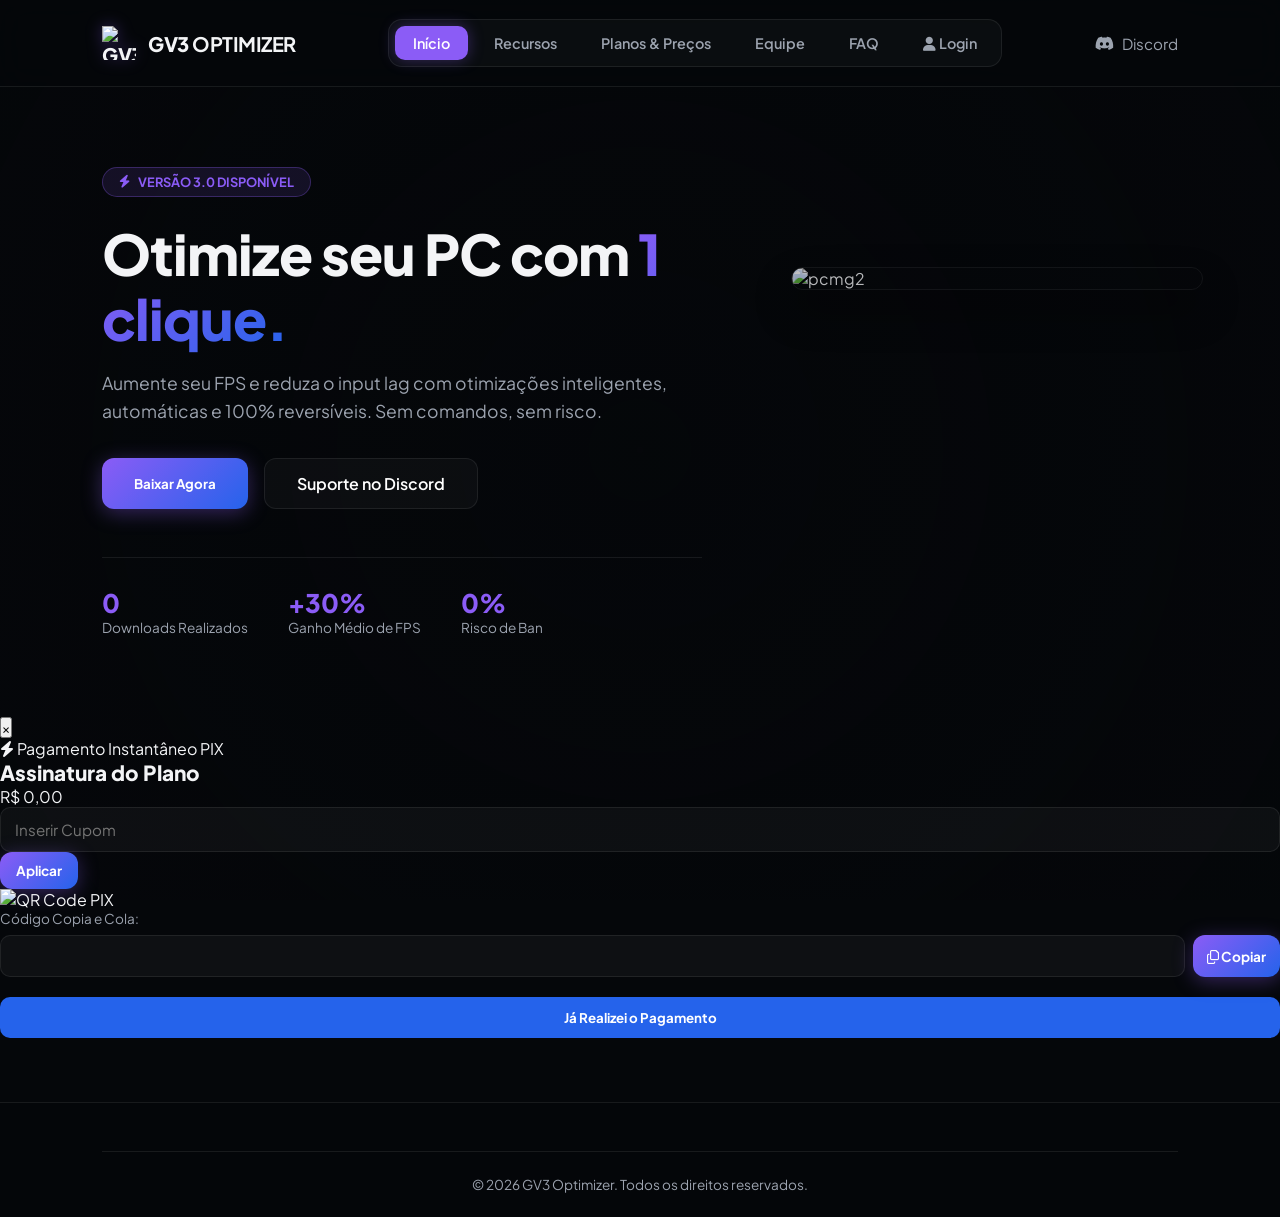
==== commit d636093f: "Change greeting from 'Hello' to 'Goodbye'" ====
--- a/index.html
+++ b/index.html
@@ -727,6 +727,100 @@
     grid-template-columns: 1fr 1fr !important; /* 2 colunas para seletores de cores */
     gap: 10px !important;
   }
+  /* ==========================================
+       MODAL FLUTUANTE DE PAGAMENTO (IMAGEM 15)
+       ========================================== */
+    .pix-modal-overlay {
+      position: fixed;
+      top: 0;
+      left: 0;
+      width: 100vw;
+      height: 100vh;
+      background: rgba(0, 0, 0, 0.85);
+      backdrop-filter: blur(10px);
+      display: flex;
+      align-items: center;
+      justify-content: center;
+      z-index: 99999;
+      opacity: 0;
+      pointer-events: none;
+      transition: opacity 0.3s ease;
+    }
+
+    .pix-modal-overlay.active {
+      opacity: 1;
+      pointer-events: auto;
+    }
+
+    .pix-modal-card {
+      background: #0b0f19;
+      border: 1px solid var(--card-border);
+      border-radius: 20px;
+      width: 90%;
+      max-width: 440px;
+      padding: 2rem;
+      position: relative;
+      box-shadow: 0 0 40px rgba(139, 92, 246, 0.2);
+      text-align: center;
+    }
+
+    .pix-modal-close {
+      position: absolute;
+      top: 15px;
+      right: 20px;
+      background: none;
+      border: none;
+      color: var(--text-muted);
+      font-size: 1.6rem;
+      cursor: pointer;
+    }
+
+    .pix-modal-close:hover { color: #fff; }
+
+    .pix-header-badge {
+      display: inline-flex;
+      align-items: center;
+      gap: 8px;
+      background: rgba(16, 185, 129, 0.15);
+      color: var(--accent-green);
+      padding: 6px 14px;
+      border-radius: 20px;
+      font-size: 0.85rem;
+      font-weight: 700;
+      margin-bottom: 1rem;
+    }
+
+    .pix-price-tag {
+      font-size: 2.2rem;
+      font-weight: 800;
+      color: var(--accent-purple);
+      margin: 0.5rem 0;
+    }
+
+    .pix-qr-box {
+      background: #ffffff;
+      width: 170px;
+      height: 170px;
+      padding: 10px;
+      border-radius: 14px;
+      margin: 1.2rem auto;
+    }
+
+    .pix-qr-box img {
+      width: 100%;
+      height: 100%;
+    }
+
+    .coupon-container {
+      display: flex;
+      gap: 8px;
+      margin: 1.2rem 0;
+    }
+
+    .coupon-container input {
+      flex: 1;
+      text-transform: uppercase;
+    }
 
     /* ESTILO KEYAUTH (LOGIN E ATIVAÇÃO) */
     .keyauth-box {
@@ -871,58 +965,63 @@
       </div>
     </section>
 
-    <section id="tab-precos" class="tab-content">
+  <section id="tab-precos" class="tab-content">
       <div class="section-title">
         <h2>Planos e Preços</h2>
-        <p>Escolha o plano ideal para o seu perfil e destrave todo o potencial do seu setup.</p>
+        <p>Escolha o plano ideal para as suas necessidades de otimização.</p>
       </div>
+
       <div class="card-free">
         <div>
-          <h3 style="display:inline-flex; align-items:center;">Versão <span class="badge-free">Grátis</span></h3>
-          <p style="color: var(--text-muted); margin-top: 8px; font-size: 0.95rem;">
-            Acesso ao painel básico, monitoramento de sistema em tempo real e limpeza manual simples.
-          </p>
+          <h3 style="font-size: 1.4rem; font-weight: 800;">Versão Free <span class="badge-free">GRÁTIS</span></h3>
+          <p style="color: var(--text-muted); font-size: 0.95rem; margin-top: 5px;">Recursos básicos para limpeza rápida do sistema.</p>
         </div>
-        <button class="btn-hero-outline" style="padding: 10px 20px;" onclick="window.open('https://github.com/eulsvenomyt/GV3-Gr-tis/releases', '_blank')">Baixar Grátis</button>
+        <button class="btn-hero-outline" onclick="switchTab('recursos')">Baixar Grátis</button>
       </div>
+
       <div class="pricing-grid">
         <div class="pricing-card">
-          <h3>Mensal</h3>
-          <p style="color: var(--text-muted); font-size: 0.85rem;">Por apenas: R$ 7,42 / com cupom</p>
-          <div class="price">R$ 9,90 <span>/mês</span></div>
-          <button class="btn-plan btn-plan-outline" onclick="window.open('https://discord.gg/BGsTajkwj9', '_blank')">Assinar Agora</button>
+          <h3>Plano Semanal</h3>
+          <p style="color: var(--text-muted); font-size: 0.85rem;">Ideal para testes rápidos</p>
+          <div class="price">R$ 9,90 <span>/semana</span></div>
+          <button class="btn-plan btn-plan-outline" onclick="abrirModalPix('Semanal', 9.90)">Assinar Agora</button>
+          
           <div class="features-list">
             <ul>
-              <li>✓ Acesso completo ao app</li>
-              <li>✓ Game Mode + PC Boost</li>
-              <li>✓ Suporte no Discord</li>
+              <li><i class="fa-solid fa-check" style="color: var(--accent-purple);"></i> Acesso a todos os Tweaks VIP</li>
+              <li><i class="fa-solid fa-check" style="color: var(--accent-purple);"></i> Suporte prioritário via Discord</li>
+              <li><i class="fa-solid fa-check" style="color: var(--accent-purple);"></i> Atualizações automáticas</li>
             </ul>
           </div>
         </div>
+
         <div class="pricing-card highlighted">
-          <div class="badge-top">⭐ MELHOR OFERTA</div>
-          <h3>Anual</h3>
-          <p style="color: var(--text-muted); font-size: 0.85rem;">Economize 25% no plano anual</p>
-          <div class="price">R$ 29,90 <span>/ano</span></div>
-          <button class="btn-plan btn-plan-primary" onclick="window.open('https://discord.gg/BGsTajkwj9', '_blank')">Assinar Agora</button>
+          <div class="badge-top">MAIS POPULAR</div>
+          <h3>Plano Mensal</h3>
+          <p style="color: var(--text-muted); font-size: 0.85rem;">O melhor custo-benefício</p>
+          <div class="price">R$ 19,90 <span>/mês</span></div>
+          <button class="btn-plan btn-plan-primary" onclick="abrirModalPix('Mensal', 19.90)">Assinar Agora</button>
+          
           <div class="features-list">
             <ul>
-              <li>✓ Todos os recursos do Mensal</li>
-              <li>✓ Prioridade nas atualizações</li>
-              <li>✓ Otimizações avançadas de kernel</li>
+              <li><i class="fa-solid fa-check" style="color: var(--accent-purple);"></i> Acesso a todos os Tweaks VIP</li>
+              <li><i class="fa-solid fa-check" style="color: var(--accent-purple);"></i> Otimização personalizada de Rede</li>
+              <li><i class="fa-solid fa-check" style="color: var(--accent-purple);"></i> Suporte VIP 24/7</li>
             </ul>
           </div>
         </div>
+
         <div class="pricing-card">
-          <h3>Vitalício</h3>
-          <p style="color: var(--text-muted); font-size: 0.85rem;">Acesso permanente sem mensalidade</p>
-          <div class="price">R$ 49,90 <span>vitalício</span></div>
-          <button class="btn-plan btn-plan-outline" onclick="window.open('https://discord.gg/BGsTajkwj9', '_blank')">Assinar Agora</button>
+          <h3>Plano Vitalício</h3>
+          <p style="color: var(--text-muted); font-size: 0.85rem;">Pagamento único e acesso para sempre</p>
+          <div class="price">R$ 99,90 <span>/único</span></div>
+          <button class="btn-plan btn-plan-outline" onclick="abrirModalPix('Vitalício', 99.90)">Assinar Agora</button>
+          
           <div class="features-list">
             <ul>
-              <li>✓ Acesso vitalício garantido</li>
-              <li>✓ Todas futuras versões inclusas</li>
-              <li>✓ Suporte VIP prioritário</li>
+              <li><i class="fa-solid fa-check" style="color: var(--accent-purple);"></i> Acesso vitalício ilimitado</li>
+              <li><i class="fa-solid fa-check" style="color: var(--accent-purple);"></i> Cargo exclusivo no Discord</li>
+              <li><i class="fa-solid fa-check" style="color: var(--accent-purple);"></i> Suporte direto dos Devs</li>
             </ul>
           </div>
         </div>
@@ -969,6 +1068,41 @@
       <div id="authArea"></div>
     </section>
   </main>
+
+  <div class="pix-modal-overlay" id="pixModalOverlay">
+    <div class="pix-modal-card">
+      <button class="pix-modal-close" onclick="fecharModalPix()">&times;</button>
+      
+      <div class="pix-header-badge">
+        <i class="fa-solid fa-bolt"></i> Pagamento Instantâneo PIX
+      </div>
+      
+      <h3 id="pixModalTitle" style="font-size: 1.3rem; font-weight: 800;">Assinatura do Plano</h3>
+      <div class="pix-price-tag" id="pixModalPrice">R$ 0,00</div>
+
+      <div class="coupon-container">
+        <input type="text" id="pixCouponInput" class="input-field" placeholder="Inserir Cupom">
+        <button class="btn-hero-primary" style="padding: 10px 16px; font-size: 0.85rem;" onclick="validarCupomPix()">Aplicar</button>
+      </div>
+      <p id="pixCouponMsg" style="font-size: 0.8rem; margin-top: -8px; margin-bottom: 10px; display: none;"></p>
+
+      <div class="pix-qr-box">
+        <img id="pixModalQrImg" src="" alt="QR Code PIX">
+      </div>
+
+      <p style="font-size: 0.85rem; color: var(--text-muted); margin-bottom: 8px;">Código Copia e Cola:</p>
+      <div style="display: flex; gap: 8px;">
+        <input type="text" id="pixModalCopyInput" class="input-field" readonly style="font-size: 0.8rem;">
+        <button class="btn-hero-primary" style="padding: 10px 14px; font-size: 0.85rem; white-space: nowrap;" onclick="copiarPixPayload()">
+          <i class="fa-regular fa-copy"></i> Copiar
+        </button>
+      </div>
+
+      <button class="btn-plan btn-plan-primary" style="margin-top: 1.2rem;" onclick="fecharModalPix()">
+        Já Realizei o Pagamento
+      </button>
+    </div>
+  </div>
 
   <footer>
     <div class="footer-bottom">
@@ -1733,6 +1867,97 @@
     window.saveTexts = function() {
       alert('Textos salvos com sucesso!');
     }
+    /* ==========================================
+       LÓGICA DO MODAL PIX & CONSULTA NO FIREBASE
+       ========================================== */
+    let precoOriginal = 0;
+    let porcentagemDesconto = 0;
+    const CHAVE_PIX_OFICIAL = "suachavepixaqui@email.com"; // Substitua pela sua Chave PIX
+
+    window.abrirModalPix = function(nomePlano, valor) {
+      precoOriginal = parseFloat(valor);
+      porcentagemDesconto = 0;
+      
+      document.getElementById('pixModalTitle').innerText = `Assinatura ${nomePlano}`;
+      document.getElementById('pixCouponInput').value = '';
+      document.getElementById('pixCouponMsg').style.display = 'none';
+
+      atualizarValoresEPayload();
+      document.getElementById('pixModalOverlay').classList.add('active');
+    };
+
+    window.fecharModalPix = function() {
+      document.getElementById('pixModalOverlay').classList.remove('active');
+    };
+
+    window.validarCupomPix = async function() {
+      const cupomDigitado = document.getElementById('pixCouponInput').value.trim().toUpperCase();
+      const msgEl = document.getElementById('pixCouponMsg');
+
+      if (!cupomDigitado) {
+        msgEl.style.color = '#ef4444';
+        msgEl.innerText = 'Digite um cupom.';
+        msgEl.style.display = 'block';
+        return;
+      }
+
+      msgEl.style.color = 'var(--text-muted)';
+      msgEl.innerText = 'Verificando...';
+      msgEl.style.display = 'block';
+
+      try {
+        // Consulta na coleção 'coupons' do Firebase Firestore
+        const docRef = doc(db, 'coupons', cupomDigitado);
+        const docSnap = await getDoc(docRef);
+
+        if (docSnap.exists()) {
+          const couponData = docSnap.data();
+          porcentagemDesconto = parseFloat(couponData.discount || 0);
+
+          msgEl.style.color = 'var(--accent-green)';
+          msgEl.innerText = `Cupom aplicado! ${porcentagemDesconto}% de desconto.`;
+        } else {
+          // Fallback para objeto local
+          if (typeof coupons !== 'undefined' && coupons[cupomDigitado]) {
+            porcentagemDesconto = parseFloat(coupons[cupomDigitado]);
+            msgEl.style.color = 'var(--accent-green)';
+            msgEl.innerText = `Cupom aplicado! ${porcentagemDesconto}% de desconto.`;
+          } else {
+            porcentagemDesconto = 0;
+            msgEl.style.color = '#ef4444';
+            msgEl.innerText = 'Cupom inválido ou expirado.';
+          }
+        }
+      } catch (err) {
+        console.error("Erro ao validar cupom no Firebase:", err);
+        porcentagemDesconto = 0;
+        msgEl.style.color = '#ef4444';
+        msgEl.innerText = 'Erro ao verificar cupom. Tente novamente.';
+      }
+
+      atualizarValoresEPayload();
+    };
+
+    function atualizarValoresEPayload() {
+      const valorFinal = precoOriginal * (1 - porcentagemDesconto / 100);
+      
+      document.getElementById('pixModalPrice').innerText = valorFinal.toLocaleString('pt-BR', { 
+        style: 'currency', 
+        currency: 'BRL' 
+      });
+
+      const payloadPix = `00020126360014BR.GOV.BCB.PIX0114${CHAVE_PIX_OFICIAL}5204000053039865405${valorFinal.toFixed(2)}5802BR5913GV3OPTIMIZER6009SAOPAULO62070503***6304`;
+      
+      document.getElementById('pixModalCopyInput').value = payloadPix;
+      document.getElementById('pixModalQrImg').src = `https://api.qrserver.com/v1/create-qr-code/?size=170x170&data=${encodeURIComponent(payloadPix)}`;
+    }
+
+    window.copiarPixPayload = function() {
+      const input = document.getElementById('pixModalCopyInput');
+      input.select();
+      navigator.clipboard.writeText(input.value);
+      alert('Código PIX Copia e Cola copiado com sucesso!');
+    };
   </script>
 </body>
 </html>
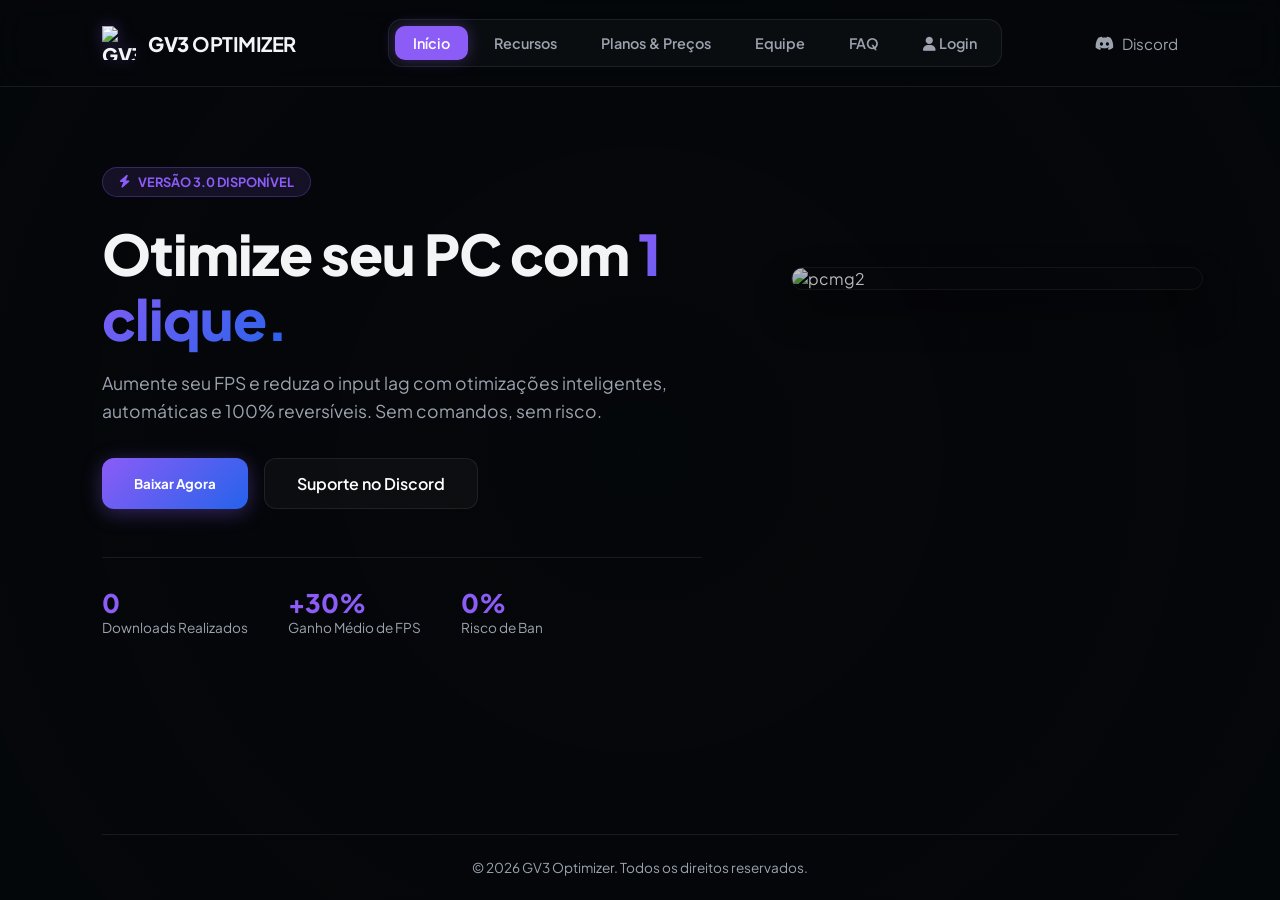
==== commit 70a4d381: "Update index.html" ====
--- a/index.html
+++ b/index.html
@@ -10,8 +10,8 @@
   <link href="https://fonts.googleapis.com/css2?family=Plus+Jakarta+Sans:wght@300;400;500;600;700;800&display=swap" rel="stylesheet">
   
   <style>
-    /* ==========================================
-       1. VARIAVEIS E RESET
+   /* ==========================================
+       1. VARIÁVEIS E RESET
        ========================================== */
     :root {
       --bg-dark: #05070a;
@@ -74,7 +74,7 @@
     }
 
     /* ==========================================
-       2. NAVBAR & NAVEGAÇÃO DE ABAS
+       2. NAVBAR & NAVEGAÇÃO
        ========================================== */
     .navbar {
       display: flex;
@@ -526,104 +526,62 @@
 
     .form-group { margin-bottom: 1.2rem; }
 
-    .form-group label {
-      display: block;
-      font-size: 0.85rem;
-      color: var(--text-muted);
-      margin-bottom: 0.4rem;
-    }
-
     .input-field {
       width: 100%;
-      background: rgba(255, 255, 255, 0.04);
+      background: rgba(0, 0, 0, 0.3);
       border: 1px solid var(--card-border);
-      padding: 12px 14px;
+      color: var(--text-main);
+      padding: 12px 16px;
       border-radius: 10px;
-      color: #fff;
-      font-size: 0.95rem;
+      font-size: 0.9rem;
       outline: none;
     }
 
     .input-field:focus { border-color: var(--accent-purple); }
 
-    .color-pickers {
-      display: grid;
-      grid-template-columns: repeat(auto-fit, minmax(180px, 1fr));
-      gap: 1rem;
-    }
-
-    .color-picker-item {
-      display: flex;
-      align-items: center;
-      justify-content: space-between;
-      background: rgba(255, 255, 255, 0.02);
-      padding: 10px;
-      border-radius: 8px;
-      border: 1px solid var(--card-border);
-    }
-
-    .color-picker-item input[type="color"] {
-      border: none;
-      width: 35px;
-      height: 35px;
-      border-radius: 6px;
-      cursor: pointer;
-      background: none;
-    }
-
-    .btn-danger {
-      background: #ef4444;
-      color: #fff;
-      border: none;
-      padding: 8px 16px;
-      border-radius: 8px;
-      cursor: pointer;
-      font-weight: 600;
-    }
-
-    .badge-user {
-      padding: 4px 12px;
-      border-radius: 20px;
-      font-size: 0.8rem;
-      font-weight: 700;
-    }
-    .badge-free-status { background: rgba(156, 163, 175, 0.2); color: var(--text-muted); }
-    .badge-vip-status { background: rgba(16, 185, 129, 0.2); color: var(--accent-green); }
-    .badge-dono { background: rgba(239, 68, 68, 0.2); color: #ef4444; }
-    .badge-admin { background: rgba(59, 130, 246, 0.2); color: #3b82f6; }
-    .badge-mod { background: rgba(168, 85, 247, 0.2); color: #a855f7; }
-    .badge-staff { background: rgba(245, 158, 11, 0.2); color: #f59e0b; }
-    .badge-membro { background: rgba(107, 114, 128, 0.2); color: #9ca3af; }
-
-    /* TABELA DE USUÁRIOS DO ADMIN */
     .user-table {
       width: 100%;
       border-collapse: collapse;
       margin-top: 1rem;
     }
+
     .user-table th, .user-table td {
-      padding: 12px;
+      padding: 12px 16px;
       text-align: left;
       border-bottom: 1px solid var(--card-border);
-    }
-    .user-table th {
-      color: var(--text-muted);
       font-size: 0.85rem;
     }
 
-    /* ESTILOS DE EDIÇÃO DE EQUIPE */
-    .team-edit-card {
-      background: rgba(255, 255, 255, 0.02);
-      border: 1px solid var(--card-border);
-      border-radius: 12px;
-      padding: 1.5rem;
-      margin-bottom: 1rem;
-    }
-
-    /* FOOTER */
+    .user-table th { color: var(--text-muted); font-weight: 600; }
+
+    .badge-user {
+      padding: 4px 10px;
+      border-radius: 20px;
+      font-size: 0.75rem;
+      font-weight: 700;
+    }
+
+    .badge-dono { background: rgba(239, 68, 68, 0.2); color: #ef4444; }
+    .badge-admin { background: rgba(139, 92, 246, 0.2); color: var(--accent-purple); }
+    .badge-mod { background: rgba(37, 99, 235, 0.2); color: var(--accent-blue); }
+    .badge-membro { background: rgba(156, 163, 175, 0.2); color: var(--text-muted); }
+
+    .badge-vip-status { background: rgba(16, 185, 129, 0.2); color: var(--accent-green); }
+    .badge-free-status { background: rgba(156, 163, 175, 0.2); color: var(--text-muted); }
+
+    .btn-danger {
+      background: rgba(239, 68, 68, 0.2);
+      color: #ef4444;
+      border: 1px solid rgba(239, 68, 68, 0.3);
+      padding: 6px 12px;
+      border-radius: 8px;
+      cursor: pointer;
+      transition: background 0.2s;
+    }
+
+    .btn-danger:hover { background: rgba(239, 68, 68, 0.4); }
+
     footer {
-      background: rgba(5, 7, 10, 0.95);
-      border-top: 1px solid var(--card-border);
       padding: 3rem 8% 1.5rem 8%;
       margin-top: 4rem;
     }
@@ -635,99 +593,8 @@
       border-top: 1px solid var(--card-border);
       padding-top: 1.5rem;
     }
-    /* ==========================================\
-   AJUSTES RESPONSIVOS PARA TELEMÓVEL (MOBILE)
-   ========================================== */
-
-/* Regras aplicadas para ecrãs com largura de até 768px (Telemóveis e Tablets em pé) */
-@media (max-width: 768px) {
-  
-  /* 1. Ajuste da Barra de Navegação / Header */
-  .navbar {
-    padding: 0.8rem 1rem !important;
-    flex-wrap: wrap;
-    justify-content: space-between;
-  }
-
-  .nav-links {
-    gap: 0.5rem !important;
-    overflow-x: auto; /* Permite deslizar os botões do menu horizontalmente */
-    width: 100%;
-    padding-bottom: 5px;
-    margin-top: 8px;
-    -webkit-overflow-scrolling: touch;
-  }
-
-  .nav-btn {
-    padding: 6px 12px !important;
-    font-size: 0.85rem !important;
-    white-space: nowrap; /* Evita que o texto quebre linhas */
-  }
-
-  /* 2. Banner Principal (Hero) */
-  .hero-section {
-    padding: 3rem 1rem 2rem 1rem !important;
-    text-align: center;
-  }
-
-  .hero-title {
-    font-size: 1.8rem !important; /* Diminui o título para não estourar a tela */
-    line-height: 1.2 !important;
-  }
-
-  .hero-subtitle {
-    font-size: 0.95rem !important;
-  }
-
-  .hero-buttons {
-    flex-direction: column !important; /* Botões um abaixo do outro */
-    width: 100%;
-    gap: 10px !important;
-  }
-
-  .hero-buttons button, .hero-buttons a {
-    width: 100% !important; /* Botões ocupam a largura toda */
-    text-align: center;
-  }
-
-  /* 3. Grelhas de Planos, Recursos e Equipa */
-  .plans-grid, 
-  .features-grid, 
-  .team-grid {
-    grid-template-columns: 1fr !important; /* Transforma 3 ou 4 colunas em 1 coluna única */
-    gap: 1.2rem !important;
-    padding: 0 0.5rem;
-  }
-
-  .plan-card, .feature-card, .team-card {
-    padding: 1.2rem !important;
-  }
-
-  /* 4. Formulários e Painel de Login/Admin */
-  .admin-box, .admin-panel {
-    padding: 1.2rem !important;
-    margin: 1rem auto !important;
-    width: 95% !important;
-  }
-
-  .input-field {
-    font-size: 1rem !important; /* Evita zoom automático em iOS ao clicar */
-    padding: 10px 12px !important;
-  }
-
-  /* 5. Tabelas Responsivas no Painel do Dono/Admin */
-  .user-table {
-    display: block;
-    overflow-x: auto; /* Adiciona scroll horizontal se a tabela for muito larga */
-    white-space: nowrap;
-  }
-
-  /* 6. Seletores de Cores no Painel do Dono */
-  .color-pickers {
-    grid-template-columns: 1fr 1fr !important; /* 2 colunas para seletores de cores */
-    gap: 10px !important;
-  }
-  /* ==========================================
+
+    /* ==========================================
        MODAL FLUTUANTE DE PAGAMENTO (IMAGEM 15)
        ========================================== */
     .pix-modal-overlay {
@@ -822,47 +689,14 @@
       text-transform: uppercase;
     }
 
-    /* ESTILO KEYAUTH (LOGIN E ATIVAÇÃO) */
-    .keyauth-box {
-      background: #101014;
-      border: 1px solid #1f1f27;
-      border-radius: 8px;
-      padding: 35px 30px;
-      max-width: 380px;
-      margin: 0 auto;
-      box-shadow: 0 10px 30px rgba(0,0,0,0.6);
-    }
-    .ka-title {
-      color: #fff;
-      font-size: 1.6rem;
-      font-weight: 700;
-      margin-bottom: 5px;
-    }
-    .ka-subtitle {
-      color: #71717a;
-      font-size: 0.9rem;
-      margin-bottom: 25px;
-    }
-    .ka-input {
-      width: 100%;
-      background: #18181c;
-      border: 1px solid #272730;
-      color: #fff;
-      padding: 14px 15px;
-      border-radius: 6px;
-      margin-bottom: 12px;
-      font-size: 0.95rem;
-      outline: none;
-      transition: border-color 0.2s;
-    }
-    .ka-input::placeholder { color: #52525b; }
-    .ka-input:focus { border-color: var(--accent-purple); }
-    .ka-btn-row { display: flex; gap: 10px; margin-top: 5px; }
-    .ka-btn { flex: 1; padding: 12px; border: none; border-radius: 6px; font-weight: 600; cursor: pointer; transition: 0.2s; font-size: 0.9rem; }
-    .ka-btn-primary { background: var(--accent-purple); color: #fff; }
-    .ka-btn-primary:hover { filter: brightness(1.1); }
-    .ka-btn-secondary { background: #272730; color: #fff; }
-    .ka-btn-secondary:hover { background: #3f3f46; }
+    /* AJUSTES RESPONSIVOS */
+    @media (max-width: 768px) {
+      .navbar { padding: 0.8rem 1rem !important; flex-wrap: wrap; justify-content: space-between; }
+      .hero { flex-direction: column; text-align: center; }
+      .hero-cta { justify-content: center; }
+      .metrics-grid { justify-content: center; }
+      .card-free { flex-direction: column; text-align: center; }
+    }
   </style>
 </head>
 <body>
